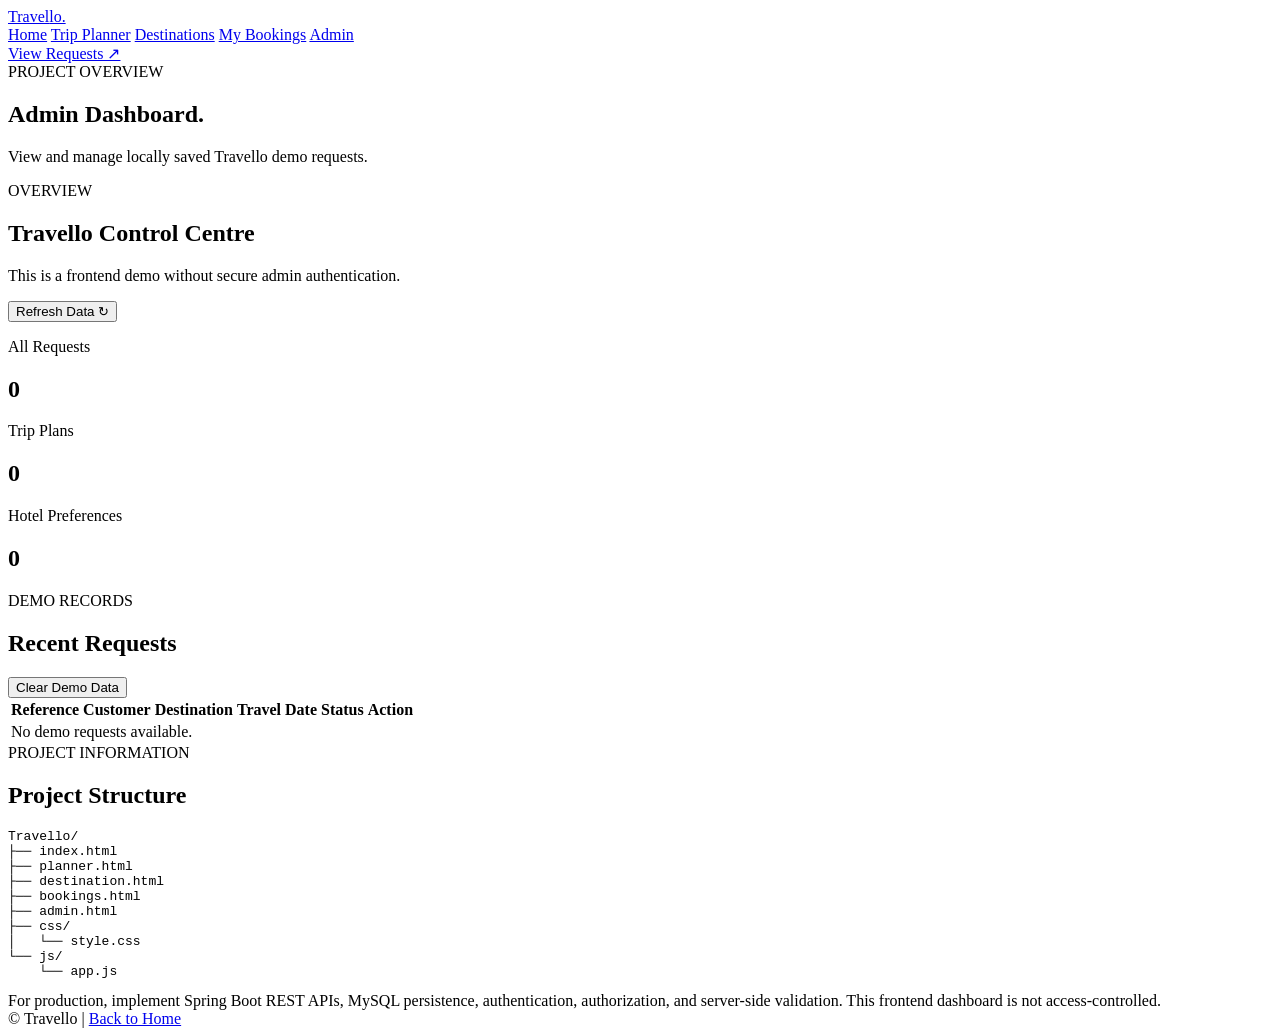
==== Frontend/admin.html @ 81d6babd "Admin Dashboard Page Created" ====
<!DOCTYPE html>
<html lang="en">
<head>
    <meta charset="UTF-8">
    <meta name="viewport" content="width=device-width, initial-scale=1.0">
    <title>Admin Dashboard | Travello</title>
    <link rel="stylesheet" href="css/style.css">
</head>
<body>

<header class="navbar">
    <div class="container nav-content">
        <a href="index.html" class="logo">Travel<span>lo.</span></a>
        <nav>
            <a href="index.html">Home</a>
            <a href="planner.html">Trip Planner</a>
            <a href="destination.html">Destinations</a>
            <a href="bookings.html">My Bookings</a>
            <a href="admin.html" class="active">Admin</a>
        </nav>
        <a href="bookings.html" class="btn btn-primary">View Requests ↗</a>
    </div>
</header>

<main>
    <section class="page-hero">
        <div class="container">
            <span class="badge">PROJECT OVERVIEW</span>
            <h1>Admin <span>Dashboard.</span></h1>
            <p>View and manage locally saved Travello demo requests.</p>
        </div>
    </section>

    <section class="section">
        <div class="container">
            <div class="dashboard-header">
                <div>
                    <span class="section-label">OVERVIEW</span>
                    <h2>Travello Control Centre</h2>
                    <p>This is a frontend demo without secure admin authentication.</p>
                </div>

                <button class="btn btn-primary" id="refreshAdmin">
                    Refresh Data ↻
                </button>
            </div>

            <div class="grid-3 dashboard-stats">
                <div class="card">
                    <p>All Requests</p>
                    <h2 id="adminTotal">0</h2>
                </div>

                <div class="card">
                    <p>Trip Plans</p>
                    <h2 id="adminTrips">0</h2>
                </div>

                <div class="card">
                    <p>Hotel Preferences</p>
                    <h2 id="adminHotels">0</h2>
                </div>
            </div>

            <div class="section-heading booking-heading">
                <div>
                    <span class="section-label">DEMO RECORDS</span>
                    <h2>Recent Requests</h2>
                </div>

                <button class="btn btn-secondary" id="clearBookings">
                    Clear Demo Data
                </button>
            </div>

            <div class="table-wrapper">
                <table>
                    <thead>
                        <tr>
                            <th>Reference</th>
                            <th>Customer</th>
                            <th>Destination</th>
                            <th>Travel Date</th>
                            <th>Status</th>
                            <th>Action</th>
                        </tr>
                    </thead>
                    <tbody id="adminTable">
                        <tr>
                            <td colspan="6">No demo requests available.</td>
                        </tr>
                    </tbody>
                </table>
            </div>

            <section class="project-structure">
                <span class="section-label">PROJECT INFORMATION</span>
                <h2>Project Structure</h2>

                <div class="structure-box">
                    <pre>Travello/
├── index.html
├── planner.html
├── destination.html
├── bookings.html
├── admin.html
├── css/
│   └── style.css
└── js/
    └── app.js</pre>
                </div>
            </section>

            <div class="notice">
                For production, implement Spring Boot REST APIs, MySQL
                persistence, authentication, authorization, and server-side
                validation. This frontend dashboard is not access-controlled.
            </div>
        </div>
    </section>
</main>

<footer class="footer">
    <div class="container copyright">
        © <span id="year"></span> Travello |
        <a href="index.html">Back to Home</a>
    </div>
</footer>

<script src="js/app.js"></script>
</body>
</html>
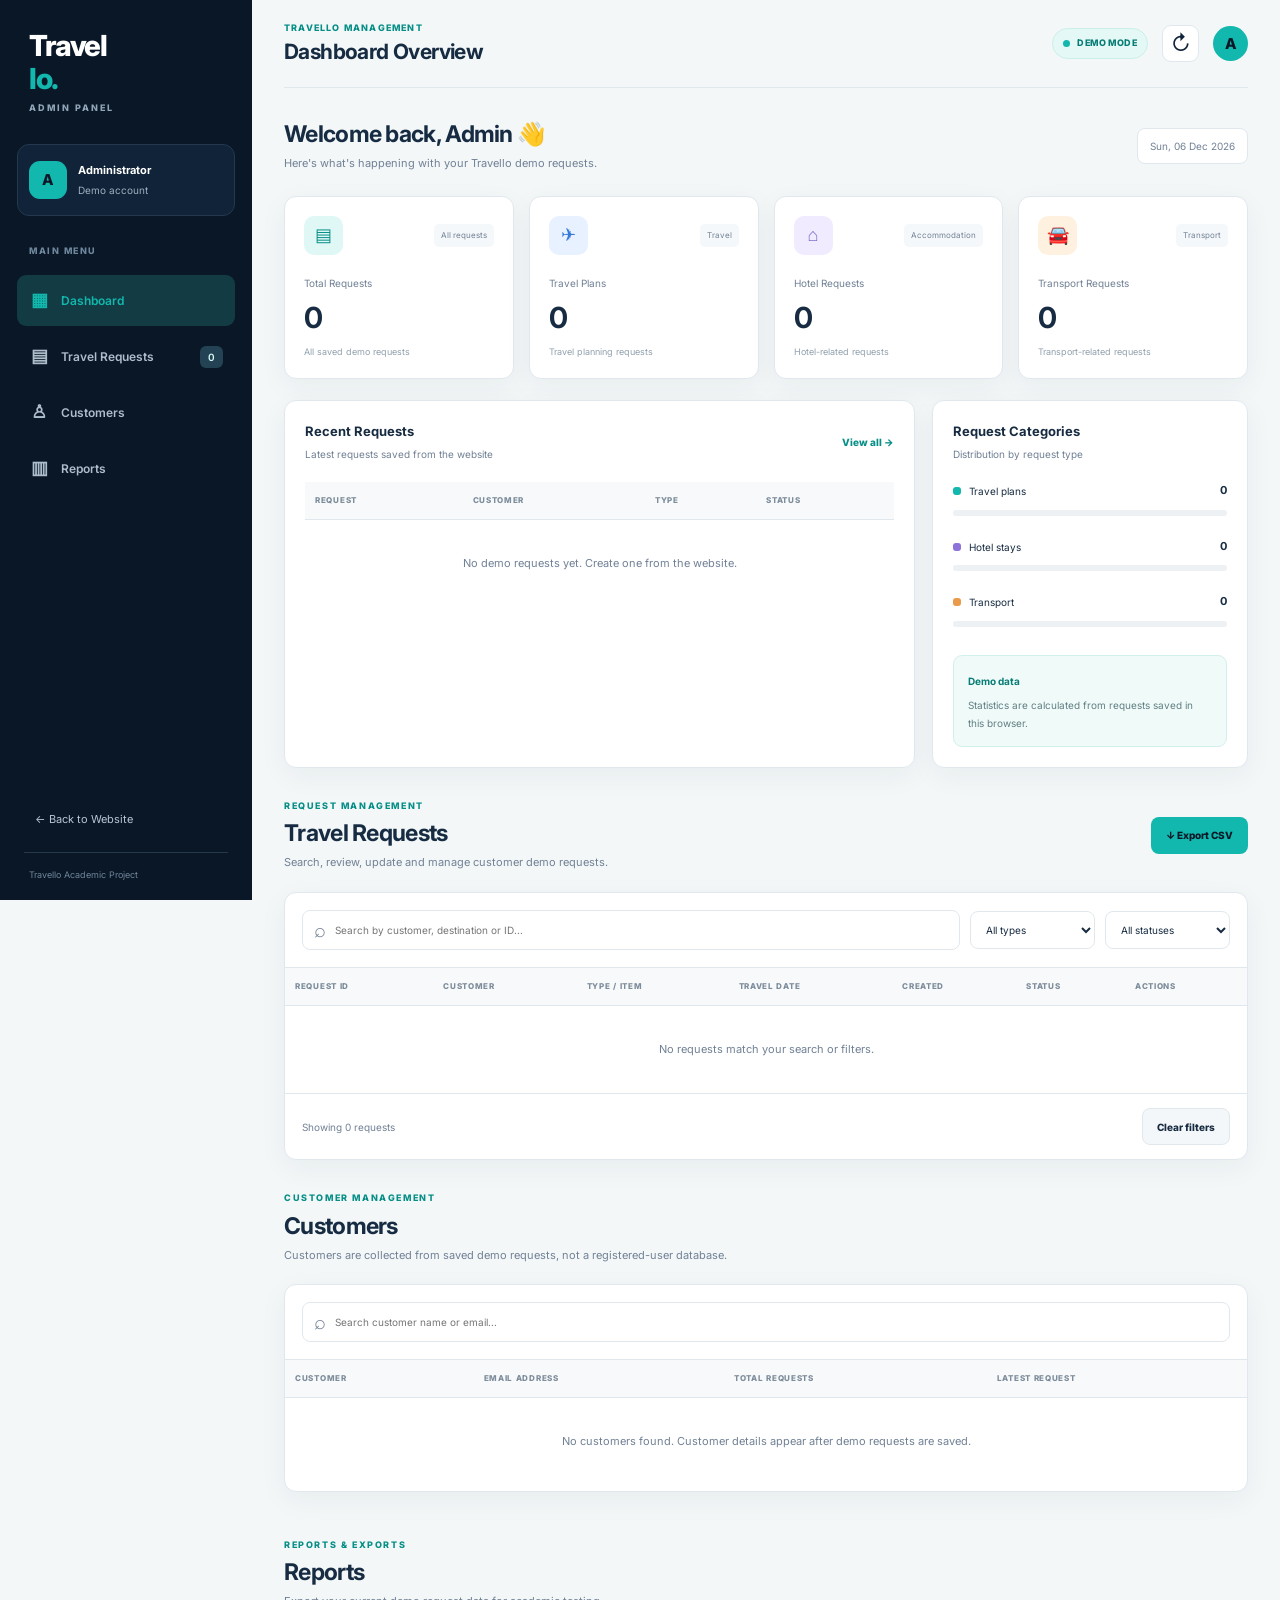
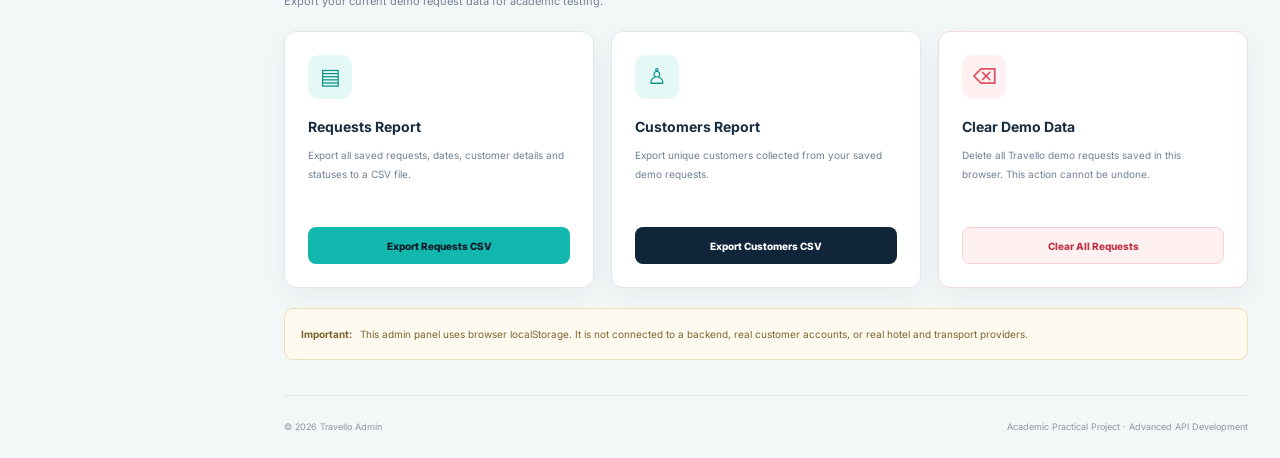
==== commit 303665fc: "Travello other html file and style file folder is deleted" ====
--- a/Frontend/admin.html
+++ b/Frontend/admin.html
@@ -1,132 +1,2540 @@
 <!DOCTYPE html>
 <html lang="en">
 <head>
-    <meta charset="UTF-8">
-    <meta name="viewport" content="width=device-width, initial-scale=1.0">
-    <title>Admin Dashboard | Travello</title>
-    <link rel="stylesheet" href="css/style.css">
+  <meta charset="UTF-8">
+  <meta name="viewport" content="width=device-width, initial-scale=1.0">
+  <meta name="description" content="Travello Admin Dashboard">
+  <title>Admin Dashboard | Travello</title>
+
+  <link rel="preconnect" href="https://fonts.googleapis.com">
+  <link href="https://fonts.googleapis.com/css2?family=Inter:wght@400;500;600;700;800&display=swap" rel="stylesheet">
+
+  <style>
+    /* =========================================
+       TRAVELLO ADMIN DASHBOARD
+       Theme: Navy, Teal, White
+    ========================================= */
+
+    :root {
+      --navy: #10243a;
+      --dark: #091727;
+      --teal: #12b8ad;
+      --teal-dark: #078f87;
+      --pale: #e4f8f6;
+      --bg: #f3f7f8;
+      --white: #ffffff;
+      --text: #172c42;
+      --muted: #718195;
+      --line: #e0e8ed;
+      --blue: #4388e8;
+      --purple: #8c72d9;
+      --orange: #e99a4b;
+      --red: #d95362;
+      --green: #159b77;
+      --shadow: 0 8px 28px rgba(16, 36, 58, 0.05);
+    }
+
+    * {
+      box-sizing: border-box;
+      margin: 0;
+      padding: 0;
+    }
+
+    html {
+      scroll-behavior: smooth;
+      scroll-padding-top: 100px;
+    }
+
+    body {
+      font-family: "Inter", Arial, sans-serif;
+      background: var(--bg);
+      color: var(--text);
+      line-height: 1.6;
+      font-size: 13px;
+    }
+
+    button,
+    input,
+    select {
+      font: inherit;
+    }
+
+    button {
+      cursor: pointer;
+    }
+
+    button:focus-visible,
+    a:focus-visible,
+    input:focus-visible,
+    select:focus-visible {
+      outline: 3px solid rgba(18, 184, 173, 0.35);
+      outline-offset: 2px;
+    }
+
+    a {
+      color: inherit;
+      text-decoration: none;
+    }
+
+    button:disabled {
+      opacity: 0.5;
+      cursor: not-allowed;
+    }
+
+    [hidden] {
+      display: none !important;
+    }
+
+    /* LAYOUT */
+
+    .admin-layout {
+      min-height: 100vh;
+    }
+
+    .sidebar {
+      width: 252px;
+      height: 100vh;
+      position: fixed;
+      top: 0;
+      left: 0;
+      z-index: 50;
+      display: flex;
+      flex-direction: column;
+      padding: 27px 17px 18px;
+      color: #fff;
+      background: var(--dark);
+      overflow-y: auto;
+    }
+
+    .main-content {
+      min-height: 100vh;
+      margin-left: 252px;
+      padding: 0 32px;
+      min-width: 0;
+    }
+
+    /* SIDEBAR BRAND */
+
+    .brand {
+      display: inline-flex;
+      flex-direction: column;
+      align-items: flex-start;
+      align-self: flex-start;
+      font-size: 29px;
+      font-weight: 800;
+      letter-spacing: -1.5px;
+      line-height: 1.15;
+      margin: 2px 0 31px 12px;
+    }
+
+    .brand > span {
+      display: inline;
+      color: var(--teal);
+    }
+
+    .brand small {
+      color: #91a5b8;
+      font-size: 9px;
+      letter-spacing: 2px;
+      margin-top: 7px;
+    }
+
+    /* ADMIN PROFILE */
+
+    .admin-profile {
+      display: flex;
+      align-items: center;
+      gap: 11px;
+      padding: 16px 11px;
+      border: 1px solid #24394e;
+      background: #102338;
+      border-radius: 12px;
+      margin-bottom: 28px;
+      min-width: 0;
+    }
+
+    .avatar,
+    .top-avatar {
+      display: grid;
+      place-items: center;
+      flex-shrink: 0;
+      width: 38px;
+      height: 38px;
+      border-radius: 11px;
+      color: var(--dark);
+      background: var(--teal);
+      font-weight: 800;
+      font-size: 15px;
+    }
+
+    .admin-profile strong {
+      display: block;
+      font-size: 11px;
+      overflow-wrap: anywhere;
+    }
+
+    .admin-profile small {
+      display: block;
+      color: #9eb0c1;
+      font-size: 10px;
+      margin-top: 3px;
+    }
+
+    /* NAVIGATION */
+
+    .nav-label {
+      color: #6f879c;
+      font-size: 9px;
+      font-weight: 800;
+      letter-spacing: 1.5px;
+      padding: 0 12px;
+      margin-bottom: 12px;
+    }
+
+    .side-nav {
+      display: flex;
+      flex-direction: column;
+      gap: 5px;
+    }
+
+    .nav-link {
+      display: flex;
+      align-items: center;
+      gap: 12px;
+      min-height: 45px;
+      padding: 11px 12px;
+      border-radius: 9px;
+      color: #aebdca;
+      font-size: 12px;
+      font-weight: 600;
+      transition: background 0.2s, color 0.2s;
+    }
+
+    .nav-link:hover {
+      background: #132b40;
+      color: white;
+    }
+
+    .nav-link.active {
+      color: var(--teal);
+      background: #123b43;
+    }
+
+    .nav-icon {
+      display: grid;
+      place-items: center;
+      width: 20px;
+      font-size: 18px;
+    }
+
+    .nav-count {
+      display: grid;
+      place-items: center;
+      min-width: 23px;
+      height: 22px;
+      margin-left: auto;
+      padding: 0 6px;
+      border-radius: 6px;
+      background: #234355;
+      color: #d7f9f5;
+      font-size: 10px;
+    }
+
+    .sidebar-bottom {
+      margin-top: auto;
+      padding: 20px 7px 0;
+    }
+
+    .back-link {
+      display: block;
+      padding: 11px;
+      border-radius: 8px;
+      color: #b7c6d2;
+      font-size: 11px;
+    }
+
+    .back-link:hover {
+      color: var(--teal);
+      background: #132b40;
+    }
+
+    .sidebar-bottom p {
+      padding: 15px 5px 0;
+      margin-top: 12px;
+      border-top: 1px solid #26394b;
+      color: #71869a;
+      font-size: 9px;
+    }
+
+    /* TOPBAR */
+
+    .topbar {
+      min-height: 88px;
+      display: flex;
+      align-items: center;
+      justify-content: space-between;
+      gap: 18px;
+      border-bottom: 1px solid var(--line);
+    }
+
+    .topbar-left,
+    .topbar-right {
+      display: flex;
+      align-items: center;
+      gap: 14px;
+    }
+
+    .topbar-label {
+      color: var(--teal-dark);
+      font-size: 9px;
+      font-weight: 800;
+      letter-spacing: 1.2px;
+      margin-bottom: 3px;
+    }
+
+    .topbar h1 {
+      font-size: 21px;
+      line-height: 1.35;
+      letter-spacing: -0.6px;
+    }
+
+    .demo-badge {
+      display: inline-flex;
+      align-items: center;
+      gap: 7px;
+      border: 1px solid #cceee9;
+      border-radius: 30px;
+      background: var(--pale);
+      color: #087d75;
+      padding: 7px 10px;
+      font-size: 9px;
+      font-weight: 800;
+      letter-spacing: 0.4px;
+    }
+
+    .status-dot {
+      width: 7px;
+      height: 7px;
+      border-radius: 50%;
+      background: var(--teal);
+    }
+
+    .icon-button,
+    .menu-toggle {
+      width: 37px;
+      height: 37px;
+      display: grid;
+      place-items: center;
+      border: 1px solid var(--line);
+      border-radius: 9px;
+      background: #fff;
+      color: var(--navy);
+      font-size: 21px;
+    }
+
+    .icon-button:hover,
+    .menu-toggle:hover {
+      border-color: var(--teal);
+    }
+
+    .top-avatar {
+      width: 35px;
+      height: 35px;
+      border-radius: 50%;
+    }
+
+    .menu-toggle {
+      display: none;
+    }
+
+    /* PAGE SECTIONS */
+
+    .content-section {
+      padding-top: 31px;
+      scroll-margin-top: 20px;
+    }
+
+    .welcome-row,
+    .section-heading {
+      display: flex;
+      align-items: center;
+      justify-content: space-between;
+      gap: 20px;
+      margin-bottom: 23px;
+    }
+
+    .welcome-row h2,
+    .section-heading h2 {
+      font-size: 23px;
+      line-height: 1.35;
+      letter-spacing: -0.7px;
+    }
+
+    .welcome-row p,
+    .section-heading > div > p:last-child {
+      color: var(--muted);
+      font-size: 11px;
+      margin-top: 5px;
+    }
+
+    .date-display {
+      padding: 9px 12px;
+      background: #fff;
+      border: 1px solid var(--line);
+      border-radius: 8px;
+      color: var(--muted);
+      font-size: 10px;
+      white-space: nowrap;
+    }
+
+    .eyebrow {
+      color: var(--teal-dark);
+      font-size: 9px;
+      letter-spacing: 1.6px;
+      font-weight: 800;
+      margin-bottom: 5px;
+    }
+
+    /* BUTTONS */
+
+    .btn {
+      display: inline-flex;
+      align-items: center;
+      justify-content: center;
+      gap: 7px;
+      min-height: 37px;
+      padding: 9px 14px;
+      border: 1px solid transparent;
+      border-radius: 8px;
+      font-size: 10px;
+      font-weight: 800;
+      transition: transform 0.15s, background 0.15s;
+    }
+
+    .btn:hover {
+      transform: translateY(-1px);
+    }
+
+    .btn-primary {
+      background: var(--teal);
+      color: var(--dark);
+    }
+
+    .btn-primary:hover {
+      background: #40d5ca;
+    }
+
+    .btn-secondary {
+      background: var(--navy);
+      color: white;
+    }
+
+    .btn-secondary:hover {
+      background: #1c3d5b;
+    }
+
+    .btn-light {
+      border-color: var(--line);
+      background: #f4f7f9;
+      color: var(--text);
+    }
+
+    .btn-light:hover {
+      background: #e9f0f4;
+    }
+
+    .btn-danger {
+      background: #fff0f1;
+      color: #bf3546;
+      border-color: #f7d1d5;
+    }
+
+    .btn-danger:hover {
+      background: #ffe1e4;
+    }
+
+    .text-button {
+      border: 0;
+      background: transparent;
+      color: var(--teal-dark);
+      font-size: 10px;
+      font-weight: 800;
+    }
+
+    .text-button:hover {
+      color: var(--navy);
+    }
+
+    /* STATISTICS */
+
+    .stats-grid {
+      display: grid;
+      grid-template-columns: repeat(4, minmax(0, 1fr));
+      gap: 15px;
+    }
+
+    .stat-card {
+      padding: 19px;
+      background: var(--white);
+      border: 1px solid var(--line);
+      border-radius: 12px;
+      box-shadow: var(--shadow);
+      min-width: 0;
+    }
+
+    .stat-top {
+      display: flex;
+      justify-content: space-between;
+      align-items: center;
+      gap: 8px;
+      margin-bottom: 20px;
+    }
+
+    .stat-icon {
+      display: grid;
+      place-items: center;
+      width: 39px;
+      height: 39px;
+      border-radius: 10px;
+      font-size: 18px;
+    }
+
+    .teal-icon {
+      color: #078f87;
+      background: #e0f8f5;
+    }
+
+    .blue-icon {
+      color: #367bd8;
+      background: #e8f1ff;
+    }
+
+    .purple-icon {
+      color: #8067ce;
+      background: #f0ebff;
+    }
+
+    .orange-icon {
+      color: #c47b30;
+      background: #fff1df;
+    }
+
+    .stat-tag {
+      color: var(--muted);
+      background: #f5f8fa;
+      border-radius: 5px;
+      padding: 5px 7px;
+      font-size: 8px;
+    }
+
+    .stat-label {
+      color: var(--muted);
+      font-size: 10px;
+    }
+
+    .stat-card h3 {
+      font-size: 29px;
+      letter-spacing: -1px;
+      margin: 4px 0;
+    }
+
+    .stat-description {
+      color: #91a0ae;
+      font-size: 9px;
+    }
+
+    /* PANELS */
+
+    .panel {
+      min-width: 0;
+      background: var(--white);
+      border: 1px solid var(--line);
+      border-radius: 12px;
+      box-shadow: var(--shadow);
+    }
+
+    .overview-grid {
+      display: grid;
+      grid-template-columns: minmax(0, 1.6fr) minmax(230px, 0.8fr);
+      gap: 17px;
+      margin-top: 21px;
+    }
+
+    .request-overview,
+    .category-panel {
+      padding: 20px;
+      min-width: 0;
+    }
+
+    .panel-heading {
+      display: flex;
+      align-items: center;
+      justify-content: space-between;
+      gap: 15px;
+      margin-bottom: 20px;
+    }
+
+    .panel-heading h3 {
+      font-size: 13px;
+    }
+
+    .panel-heading p {
+      margin-top: 4px;
+      color: var(--muted);
+      font-size: 10px;
+    }
+
+    /* TABLES */
+
+    .table-container {
+      width: 100%;
+      overflow-x: auto;
+    }
+
+    table {
+      width: 100%;
+      border-collapse: collapse;
+      text-align: left;
+    }
+
+    th {
+      padding: 12px 10px;
+      background: #f7f9fa;
+      color: #7d8c9b;
+      font-size: 8px;
+      font-weight: 800;
+      letter-spacing: 0.7px;
+      white-space: nowrap;
+      border-bottom: 1px solid var(--line);
+    }
+
+    td {
+      padding: 13px 10px;
+      border-bottom: 1px solid #edf1f4;
+      font-size: 10px;
+      vertical-align: middle;
+    }
+
+    tbody tr:last-child td {
+      border-bottom: 0;
+    }
+
+    tbody tr:hover {
+      background: #fbfdfd;
+    }
+
+    .request-id {
+      color: var(--teal-dark);
+      font-weight: 800;
+      white-space: nowrap;
+    }
+
+    .customer-name {
+      font-weight: 700;
+      color: var(--text);
+      overflow-wrap: anywhere;
+    }
+
+    .customer-email {
+      color: var(--muted);
+      font-size: 9px;
+      margin-top: 3px;
+      overflow-wrap: anywhere;
+    }
+
+    .type-pill {
+      display: inline-flex;
+      align-items: center;
+      padding: 5px 8px;
+      border-radius: 5px;
+      font-size: 9px;
+      font-weight: 700;
+      white-space: nowrap;
+    }
+
+    .type-travel {
+      background: #e6f0ff;
+      color: #3674c9;
+    }
+
+    .type-hotel {
+      background: #f0eaff;
+      color: #795dc5;
+    }
+
+    .type-transport {
+      background: #fff0df;
+      color: #b97025;
+    }
+
+    .status-pill {
+      display: inline-flex;
+      align-items: center;
+      gap: 5px;
+      padding: 5px 8px;
+      border-radius: 5px;
+      font-size: 9px;
+      font-weight: 700;
+      white-space: nowrap;
+    }
+
+    .status-pending {
+      color: #9b6a18;
+      background: #fff4d9;
+    }
+
+    .status-approved {
+      color: #087d5d;
+      background: #ddf7eb;
+    }
+
+    .status-rejected {
+      color: #b82f42;
+      background: #ffe5e8;
+    }
+
+    .status-unknown {
+      color: #617284;
+      background: #edf1f4;
+    }
+
+    .empty-cell {
+      padding: 35px 15px;
+      text-align: center;
+      color: var(--muted);
+      font-size: 11px;
+    }
+
+    /* CATEGORY PANEL */
+
+    .category-item {
+      margin-bottom: 22px;
+    }
+
+    .category-info {
+      display: flex;
+      align-items: center;
+      gap: 8px;
+      margin-bottom: 10px;
+      font-size: 10px;
+    }
+
+    .category-info strong {
+      margin-left: auto;
+      font-size: 11px;
+    }
+
+    .category-dot {
+      width: 8px;
+      height: 8px;
+      border-radius: 3px;
+    }
+
+    .travel-dot {
+      background: var(--teal);
+    }
+
+    .hotel-dot {
+      background: var(--purple);
+    }
+
+    .transport-dot {
+      background: var(--orange);
+    }
+
+    .progress-track {
+      height: 6px;
+      overflow: hidden;
+      background: #edf1f4;
+      border-radius: 20px;
+    }
+
+    .progress-fill {
+      width: 0;
+      height: 100%;
+      border-radius: 20px;
+      transition: width 0.3s;
+    }
+
+    .travel-fill {
+      background: var(--teal);
+    }
+
+    .hotel-fill {
+      background: var(--purple);
+    }
+
+    .transport-fill {
+      background: var(--orange);
+    }
+
+    .demo-note {
+      margin-top: 28px;
+      padding: 14px;
+      border: 1px solid #d3efeb;
+      background: #f0fbf9;
+      border-radius: 9px;
+    }
+
+    .demo-note strong {
+      color: #087d75;
+      font-size: 10px;
+    }
+
+    .demo-note p {
+      margin-top: 5px;
+      color: #617e83;
+      font-size: 10px;
+      line-height: 1.8;
+    }
+
+    /* REQUEST MANAGEMENT */
+
+    .section-heading {
+      margin-bottom: 20px;
+    }
+
+    .section-heading h2 {
+      margin-bottom: 2px;
+    }
+
+    #requests .panel,
+    #users .panel {
+      overflow: hidden;
+    }
+
+    .toolbar {
+      display: flex;
+      align-items: center;
+      gap: 10px;
+      padding: 17px;
+      border-bottom: 1px solid var(--line);
+    }
+
+    .search-box {
+      display: flex;
+      align-items: center;
+      gap: 9px;
+      flex: 1;
+      min-width: 180px;
+      border: 1px solid var(--line);
+      border-radius: 8px;
+      padding: 0 11px;
+      background: white;
+      color: var(--muted);
+    }
+
+    .search-box span {
+      font-size: 20px;
+    }
+
+    .search-box input {
+      width: 100%;
+      min-width: 0;
+      padding: 11px 0;
+      border: 0;
+      outline: none;
+      color: var(--text);
+      background: transparent;
+      font-size: 10px;
+    }
+
+    .toolbar select {
+      min-width: 125px;
+      max-width: 180px;
+      border: 1px solid var(--line);
+      border-radius: 8px;
+      padding: 11px;
+      background: white;
+      color: var(--text);
+      outline: none;
+      font-size: 10px;
+    }
+
+    .requests-table {
+      min-width: 850px;
+    }
+
+    .table-footer {
+      display: flex;
+      align-items: center;
+      justify-content: space-between;
+      gap: 12px;
+      padding: 14px 17px;
+      border-top: 1px solid var(--line);
+      color: var(--muted);
+      font-size: 10px;
+    }
+
+    .action-group {
+      display: flex;
+      align-items: center;
+      gap: 6px;
+    }
+
+    .status-select {
+      max-width: 115px;
+      border: 1px solid var(--line);
+      border-radius: 6px;
+      padding: 7px 6px;
+      background: white;
+      color: var(--text);
+      font-size: 9px;
+    }
+
+    .delete-button {
+      display: grid;
+      place-items: center;
+      width: 29px;
+      height: 29px;
+      border: 1px solid #f5d6d9;
+      border-radius: 7px;
+      background: #fff1f2;
+      color: #c03949;
+      font-size: 13px;
+    }
+
+    .delete-button:hover {
+      background: #ffe0e4;
+    }
+
+    /* CUSTOMER TABLE */
+
+    #users {
+      padding-bottom: 15px;
+    }
+
+    #users .table-container {
+      padding-bottom: 5px;
+    }
+
+    #users table {
+      min-width: 540px;
+    }
+
+    /* REPORTS */
+
+    .report-grid {
+      display: grid;
+      grid-template-columns: repeat(3, minmax(0, 1fr));
+      gap: 17px;
+    }
+
+    .report-card {
+      padding: 23px;
+    }
+
+    .report-icon {
+      display: grid;
+      place-items: center;
+      width: 44px;
+      height: 44px;
+      margin-bottom: 17px;
+      border-radius: 11px;
+      background: var(--pale);
+      color: var(--teal-dark);
+      font-size: 22px;
+    }
+
+    .report-card h3 {
+      font-size: 14px;
+      margin-bottom: 8px;
+    }
+
+    .report-card p {
+      min-height: 61px;
+      margin-bottom: 20px;
+      color: var(--muted);
+      font-size: 10px;
+      line-height: 1.9;
+    }
+
+    .report-card .btn {
+      width: 100%;
+    }
+
+    .danger-card {
+      border-color: #f2d9dc;
+    }
+
+    .danger-icon {
+      background: #fff0f1;
+      color: var(--red);
+    }
+
+    .warning-note {
+      margin-top: 20px;
+      padding: 16px;
+      border: 1px solid #f0dfb8;
+      border-radius: 9px;
+      background: #fffaf0;
+      color: #7c632a;
+      font-size: 10px;
+      line-height: 1.8;
+    }
+
+    .warning-note strong {
+      margin-right: 5px;
+    }
+
+    /* FOOTER */
+
+    .admin-footer {
+      display: flex;
+      justify-content: space-between;
+      flex-wrap: wrap;
+      gap: 12px;
+      padding: 24px 0;
+      margin-top: 35px;
+      border-top: 1px solid var(--line);
+      color: #8a98a6;
+      font-size: 9px;
+    }
+
+    /* TOAST */
+
+    .toast {
+      position: fixed;
+      right: 22px;
+      bottom: 22px;
+      z-index: 150;
+      max-width: min(400px, calc(100vw - 44px));
+      padding: 14px 18px;
+      border-left: 4px solid var(--teal);
+      border-radius: 9px;
+      background: var(--navy);
+      color: white;
+      box-shadow: 0 10px 35px #09172735;
+      font-size: 11px;
+      opacity: 0;
+      transform: translateY(12px);
+      pointer-events: none;
+      transition: opacity 0.2s, transform 0.2s;
+    }
+
+    .toast.show {
+      opacity: 1;
+      transform: translateY(0);
+    }
+
+    /* CONFIRMATION MODAL */
+
+    .confirm-overlay {
+      position: fixed;
+      inset: 0;
+      z-index: 200;
+      display: flex;
+      align-items: center;
+      justify-content: center;
+      padding: 20px;
+      background: rgba(4, 16, 29, 0.68);
+    }
+
+    .confirm-box {
+      width: min(410px, 100%);
+      padding: 28px;
+      border-radius: 15px;
+      background: white;
+      box-shadow: 0 20px 70px #0002;
+    }
+
+    .confirm-symbol {
+      display: grid;
+      place-items: center;
+      width: 42px;
+      height: 42px;
+      margin-bottom: 16px;
+      border-radius: 12px;
+      background: #fff0f1;
+      color: #bd3949;
+      font-size: 21px;
+      font-weight: 800;
+    }
+
+    .confirm-box h3 {
+      font-size: 18px;
+      margin-bottom: 7px;
+    }
+
+    .confirm-box p {
+      color: var(--muted);
+      font-size: 11px;
+      line-height: 1.9;
+    }
+
+    .confirm-actions {
+      display: flex;
+      justify-content: flex-end;
+      gap: 9px;
+      margin-top: 23px;
+    }
+
+    /* RESPONSIVE */
+
+    @media (max-width: 1200px) {
+      .main-content {
+        padding: 0 22px;
+      }
+
+      .sidebar {
+        width: 225px;
+      }
+
+      .main-content {
+        margin-left: 225px;
+      }
+
+      .stats-grid {
+        grid-template-columns: repeat(2, minmax(0, 1fr));
+      }
+
+      .report-grid {
+        grid-template-columns: repeat(2, minmax(0, 1fr));
+      }
+
+      .report-card:last-child {
+        grid-column: 1 / -1;
+      }
+    }
+
+    @media (max-width: 900px) {
+      .sidebar {
+        width: 252px;
+        transform: translateX(-100%);
+        transition: transform 0.25s ease;
+        box-shadow: none;
+      }
+
+      .sidebar.open {
+        transform: translateX(0);
+        box-shadow: 15px 0 40px #09172725;
+      }
+
+      .main-content {
+        margin-left: 0;
+        padding: 0 22px;
+      }
+
+      .menu-toggle {
+        display: grid;
+      }
+
+      .overview-grid {
+        grid-template-columns: 1fr;
+      }
+
+      .category-panel {
+        display: block;
+      }
+    }
+
+    @media (max-width: 620px) {
+      .main-content {
+        padding: 0 14px;
+      }
+
+      .topbar {
+        min-height: 76px;
+        gap: 10px;
+      }
+
+      .topbar h1 {
+        font-size: 17px;
+      }
+
+      .topbar-label {
+        font-size: 8px;
+      }
+
+      .demo-badge {
+        display: none;
+      }
+
+      .top-avatar {
+        display: none;
+      }
+
+      .welcome-row,
+      .section-heading {
+        flex-direction: column;
+        align-items: flex-start;
+        gap: 12px;
+      }
+
+      .stats-grid,
+      .report-grid {
+        grid-template-columns: 1fr;
+      }
+
+      .report-card:last-child {
+        grid-column: auto;
+      }
+
+      .toolbar {
+        flex-wrap: wrap;
+      }
+
+      .search-box {
+        flex-basis: 100%;
+      }
+
+      .toolbar select {
+        flex: 1;
+        max-width: none;
+      }
+
+      .table-footer {
+        flex-direction: column;
+        align-items: stretch;
+        text-align: center;
+      }
+    }
+
+    @media (max-width: 420px) {
+      .welcome-row h2,
+      .section-heading h2 {
+        font-size: 19px;
+      }
+
+      .stat-card {
+        padding: 15px;
+      }
+
+      .stat-card h3 {
+        font-size: 25px;
+      }
+
+      .request-overview,
+      .category-panel,
+      .report-card {
+        padding: 15px;
+      }
+
+      .confirm-box {
+        padding: 22px;
+      }
+    }
+  </style>
 </head>
+
 <body>
-
-<header class="navbar">
-    <div class="container nav-content">
-        <a href="index.html" class="logo">Travel<span>lo.</span></a>
-        <nav>
-            <a href="index.html">Home</a>
-            <a href="planner.html">Trip Planner</a>
-            <a href="destination.html">Destinations</a>
-            <a href="bookings.html">My Bookings</a>
-            <a href="admin.html" class="active">Admin</a>
-        </nav>
-        <a href="bookings.html" class="btn btn-primary">View Requests ↗</a>
+  <div class="admin-layout">
+
+    <!-- SIDEBAR -->
+    <aside class="sidebar" id="sidebar">
+      <a href="index.html" class="brand">
+        Travel<span>lo.</span>
+        <small>ADMIN PANEL</small>
+      </a>
+
+      <div class="admin-profile">
+        <div class="avatar">A</div>
+        <div>
+          <strong>Administrator</strong>
+          <small>Demo account</small>
+        </div>
+      </div>
+
+      <nav class="side-nav">
+        <p class="nav-label">MAIN MENU</p>
+
+        <a href="#dashboard" class="nav-link active" data-section="dashboard">
+          <span class="nav-icon">▦</span>
+          Dashboard
+        </a>
+
+        <a href="#requests" class="nav-link" data-section="requests">
+          <span class="nav-icon">▤</span>
+          Travel Requests
+          <span class="nav-count" id="sidebarRequestCount">0</span>
+        </a>
+
+        <a href="#users" class="nav-link" data-section="users">
+          <span class="nav-icon">♙</span>
+          Customers
+        </a>
+
+        <a href="#reports" class="nav-link" data-section="reports">
+          <span class="nav-icon">▥</span>
+          Reports
+        </a>
+      </nav>
+
+      <div class="sidebar-bottom">
+        <a href="index.html" class="back-link">← Back to Website</a>
+        <p>Travello Academic Project</p>
+      </div>
+    </aside>
+
+    <!-- MAIN CONTENT -->
+    <main class="main-content">
+
+      <!-- TOP BAR -->
+      <header class="topbar">
+        <div class="topbar-left">
+          <button class="menu-toggle" id="menuToggle" aria-label="Toggle sidebar">
+            ☰
+          </button>
+          <div>
+            <p class="topbar-label">TRAVELLO MANAGEMENT</p>
+            <h1 id="pageTitle">Dashboard Overview</h1>
+          </div>
+        </div>
+
+        <div class="topbar-right">
+          <span class="demo-badge">
+            <span class="status-dot"></span>
+            DEMO MODE
+          </span>
+
+          <button class="icon-button" id="refreshButton" title="Refresh dashboard">
+            ↻
+          </button>
+
+          <div class="top-avatar">A</div>
+        </div>
+      </header>
+
+      <!-- DASHBOARD SECTION -->
+      <section class="content-section" id="dashboard">
+        <div class="welcome-row">
+          <div>
+            <h2>Welcome back, Admin 👋</h2>
+            <p>Here's what's happening with your Travello demo requests.</p>
+          </div>
+          <span class="date-display" id="currentDate"></span>
+        </div>
+
+        <!-- STATISTICS -->
+        <div class="stats-grid">
+          <article class="stat-card">
+            <div class="stat-top">
+              <span class="stat-icon teal-icon">▤</span>
+              <span class="stat-tag">All requests</span>
+            </div>
+            <p class="stat-label">Total Requests</p>
+            <h3 id="totalRequests">0</h3>
+            <p class="stat-description">All saved demo requests</p>
+          </article>
+
+          <article class="stat-card">
+            <div class="stat-top">
+              <span class="stat-icon blue-icon">✈</span>
+              <span class="stat-tag">Travel</span>
+            </div>
+            <p class="stat-label">Travel Plans</p>
+            <h3 id="travelRequests">0</h3>
+            <p class="stat-description">Travel planning requests</p>
+          </article>
+
+          <article class="stat-card">
+            <div class="stat-top">
+              <span class="stat-icon purple-icon">⌂</span>
+              <span class="stat-tag">Accommodation</span>
+            </div>
+            <p class="stat-label">Hotel Requests</p>
+            <h3 id="hotelRequests">0</h3>
+            <p class="stat-description">Hotel-related requests</p>
+          </article>
+
+          <article class="stat-card">
+            <div class="stat-top">
+              <span class="stat-icon orange-icon">🚘</span>
+              <span class="stat-tag">Transport</span>
+            </div>
+            <p class="stat-label">Transport Requests</p>
+            <h3 id="transportRequests">0</h3>
+            <p class="stat-description">Transport-related requests</p>
+          </article>
+        </div>
+
+        <!-- OVERVIEW CONTENT -->
+        <div class="overview-grid">
+          <article class="panel request-overview">
+            <div class="panel-heading">
+              <div>
+                <h3>Recent Requests</h3>
+                <p>Latest requests saved from the website</p>
+              </div>
+              <button class="text-button" data-go="requests">View all →</button>
+            </div>
+
+            <div class="table-container">
+              <table>
+                <thead>
+                  <tr>
+                    <th>REQUEST</th>
+                    <th>CUSTOMER</th>
+                    <th>TYPE</th>
+                    <th>STATUS</th>
+                  </tr>
+                </thead>
+                <tbody id="recentRequestsBody"></tbody>
+              </table>
+            </div>
+          </article>
+
+          <article class="panel category-panel">
+            <div class="panel-heading">
+              <div>
+                <h3>Request Categories</h3>
+                <p>Distribution by request type</p>
+              </div>
+            </div>
+
+            <div class="category-item">
+              <div class="category-info">
+                <span class="category-dot travel-dot"></span>
+                <span>Travel plans</span>
+                <strong id="travelCategoryCount">0</strong>
+              </div>
+              <div class="progress-track">
+                <div class="progress-fill travel-fill" id="travelProgress"></div>
+              </div>
+            </div>
+
+            <div class="category-item">
+              <div class="category-info">
+                <span class="category-dot hotel-dot"></span>
+                <span>Hotel stays</span>
+                <strong id="hotelCategoryCount">0</strong>
+              </div>
+              <div class="progress-track">
+                <div class="progress-fill hotel-fill" id="hotelProgress"></div>
+              </div>
+            </div>
+
+            <div class="category-item">
+              <div class="category-info">
+                <span class="category-dot transport-dot"></span>
+                <span>Transport</span>
+                <strong id="transportCategoryCount">0</strong>
+              </div>
+              <div class="progress-track">
+                <div class="progress-fill transport-fill" id="transportProgress"></div>
+              </div>
+            </div>
+
+            <div class="demo-note">
+              <strong>Demo data</strong>
+              <p>Statistics are calculated from requests saved in this browser.</p>
+            </div>
+          </article>
+        </div>
+      </section>
+
+      <!-- ALL REQUESTS SECTION -->
+      <section class="content-section" id="requests">
+        <div class="section-heading">
+          <div>
+            <p class="eyebrow">REQUEST MANAGEMENT</p>
+            <h2>Travel Requests</h2>
+            <p>Search, review, update and manage customer demo requests.</p>
+          </div>
+
+          <button class="btn btn-primary" id="exportButton">
+            ↓ Export CSV
+          </button>
+        </div>
+
+        <article class="panel">
+          <div class="toolbar">
+            <div class="search-box">
+              <span>⌕</span>
+              <input
+                type="search"
+                id="requestSearch"
+                placeholder="Search by customer, destination or ID..."
+                aria-label="Search requests"
+              >
+            </div>
+
+            <select id="typeFilter" aria-label="Filter by request type">
+              <option value="all">All types</option>
+              <option value="travel">Travel</option>
+              <option value="hotel">Hotel</option>
+              <option value="transport">Transport</option>
+            </select>
+
+            <select id="statusFilter" aria-label="Filter by request status">
+              <option value="all">All statuses</option>
+              <option value="pending">Pending</option>
+              <option value="approved">Approved</option>
+              <option value="rejected">Rejected</option>
+            </select>
+          </div>
+
+          <div class="table-container">
+            <table class="requests-table">
+              <thead>
+                <tr>
+                  <th>REQUEST ID</th>
+                  <th>CUSTOMER</th>
+                  <th>TYPE / ITEM</th>
+                  <th>TRAVEL DATE</th>
+                  <th>CREATED</th>
+                  <th>STATUS</th>
+                  <th>ACTIONS</th>
+                </tr>
+              </thead>
+              <tbody id="requestsTableBody"></tbody>
+            </table>
+          </div>
+
+          <div class="table-footer">
+            <span id="resultsCount">Showing 0 requests</span>
+            <button class="btn btn-light" id="clearFilters">Clear filters</button>
+          </div>
+        </article>
+      </section>
+
+      <!-- CUSTOMERS SECTION -->
+      <section class="content-section" id="users">
+        <div class="section-heading">
+          <div>
+            <p class="eyebrow">CUSTOMER MANAGEMENT</p>
+            <h2>Customers</h2>
+            <p>Customers are collected from saved demo requests, not a registered-user database.</p>
+          </div>
+        </div>
+
+        <article class="panel">
+          <div class="toolbar">
+            <div class="search-box">
+              <span>⌕</span>
+              <input
+                type="search"
+                id="customerSearch"
+                placeholder="Search customer name or email..."
+                aria-label="Search customers"
+              >
+            </div>
+          </div>
+
+          <div class="table-container">
+            <table>
+              <thead>
+                <tr>
+                  <th>CUSTOMER</th>
+                  <th>EMAIL ADDRESS</th>
+                  <th>TOTAL REQUESTS</th>
+                  <th>LATEST REQUEST</th>
+                </tr>
+              </thead>
+              <tbody id="customersTableBody"></tbody>
+            </table>
+          </div>
+        </article>
+      </section>
+
+      <!-- REPORTS SECTION -->
+      <section class="content-section" id="reports">
+        <div class="section-heading">
+          <div>
+            <p class="eyebrow">REPORTS & EXPORTS</p>
+            <h2>Reports</h2>
+            <p>Export your current demo request data for academic testing.</p>
+          </div>
+        </div>
+
+        <div class="report-grid">
+          <article class="panel report-card">
+            <div class="report-icon">▤</div>
+            <h3>Requests Report</h3>
+            <p>Export all saved requests, dates, customer details and statuses to a CSV file.</p>
+            <button class="btn btn-primary" id="reportExportButton">
+              Export Requests CSV
+            </button>
+          </article>
+
+          <article class="panel report-card">
+            <div class="report-icon">♙</div>
+            <h3>Customers Report</h3>
+            <p>Export unique customers collected from your saved demo requests.</p>
+            <button class="btn btn-secondary" id="customerExportButton">
+              Export Customers CSV
+            </button>
+          </article>
+
+          <article class="panel report-card danger-card">
+            <div class="report-icon danger-icon">⌫</div>
+            <h3>Clear Demo Data</h3>
+            <p>Delete all Travello demo requests saved in this browser. This action cannot be undone.</p>
+            <button class="btn btn-danger" id="clearDataButton">
+              Clear All Requests
+            </button>
+          </article>
+        </div>
+
+        <div class="warning-note">
+          <strong>Important:</strong>
+          This admin panel uses browser localStorage. It is not connected to a backend,
+          real customer accounts, or real hotel and transport providers.
+        </div>
+      </section>
+
+      <!-- FOOTER -->
+      <footer class="admin-footer">
+        <span>© <span id="footerYear"></span> Travello Admin</span>
+        <span>Academic Practical Project · Advanced API Development</span>
+      </footer>
+    </main>
+  </div>
+
+  <!-- NOTIFICATION -->
+  <div class="toast" id="toast" role="status" aria-live="polite"></div>
+
+  <!-- CONFIRMATION MODAL -->
+  <div class="confirm-overlay" id="confirmOverlay" hidden>
+    <div class="confirm-box" role="dialog" aria-modal="true" aria-labelledby="confirmTitle">
+      <div class="confirm-symbol">!</div>
+      <h3 id="confirmTitle">Confirm action</h3>
+      <p id="confirmMessage">Are you sure you want to continue?</p>
+      <div class="confirm-actions">
+        <button class="btn btn-light" id="cancelConfirm">Cancel</button>
+        <button class="btn btn-danger" id="acceptConfirm">Confirm</button>
+      </div>
     </div>
-</header>
-
-<main>
-    <section class="page-hero">
-        <div class="container">
-            <span class="badge">PROJECT OVERVIEW</span>
-            <h1>Admin <span>Dashboard.</span></h1>
-            <p>View and manage locally saved Travello demo requests.</p>
-        </div>
-    </section>
-
-    <section class="section">
-        <div class="container">
-            <div class="dashboard-header">
-                <div>
-                    <span class="section-label">OVERVIEW</span>
-                    <h2>Travello Control Centre</h2>
-                    <p>This is a frontend demo without secure admin authentication.</p>
+  </div>
+
+  <script>
+    "use strict";
+
+    /* =========================================
+       TRAVELLO ADMIN DASHBOARD
+       Data source: localStorage
+       Key: travello_demo_requests
+    ========================================= */
+
+    (() => {
+      const STORAGE_KEY = "travello_demo_requests";
+
+      const $ = (selector, root = document) =>
+        root.querySelector(selector);
+
+      const $$ = (selector, root = document) =>
+        [...root.querySelectorAll(selector)];
+
+      let requests = [];
+      let toastTimer;
+      let pendingConfirmation = null;
+
+      const elements = {
+        totalRequests: $("#totalRequests"),
+        travelRequests: $("#travelRequests"),
+        hotelRequests: $("#hotelRequests"),
+        transportRequests: $("#transportRequests"),
+
+        sidebarRequestCount: $("#sidebarRequestCount"),
+
+        recentRequestsBody: $("#recentRequestsBody"),
+        requestsTableBody: $("#requestsTableBody"),
+        customersTableBody: $("#customersTableBody"),
+
+        requestSearch: $("#requestSearch"),
+        typeFilter: $("#typeFilter"),
+        statusFilter: $("#statusFilter"),
+        customerSearch: $("#customerSearch"),
+
+        resultsCount: $("#resultsCount"),
+
+        travelCategoryCount: $("#travelCategoryCount"),
+        hotelCategoryCount: $("#hotelCategoryCount"),
+        transportCategoryCount: $("#transportCategoryCount"),
+
+        travelProgress: $("#travelProgress"),
+        hotelProgress: $("#hotelProgress"),
+        transportProgress: $("#transportProgress"),
+
+        toast: $("#toast"),
+        confirmOverlay: $("#confirmOverlay"),
+        confirmTitle: $("#confirmTitle"),
+        confirmMessage: $("#confirmMessage"),
+        acceptConfirm: $("#acceptConfirm"),
+        cancelConfirm: $("#cancelConfirm"),
+
+        sidebar: $("#sidebar"),
+        menuToggle: $("#menuToggle"),
+        pageTitle: $("#pageTitle")
+      };
+
+      /* ---------- BASIC HELPERS ---------- */
+
+      function escapeHTML(value) {
+        return String(value ?? "").replace(/[&<>"']/g, character => {
+          const entities = {
+            "&": "&amp;",
+            "<": "&lt;",
+            ">": "&gt;",
+            '"': "&quot;",
+            "'": "&#39;"
+          };
+
+          return entities[character];
+        });
+      }
+
+      function normaliseType(type) {
+        const value = String(type || "").toLowerCase().trim();
+
+        if (value.includes("hotel") || value.includes("stay")) {
+          return "hotel";
+        }
+
+        if (value.includes("transport") || value.includes("vehicle")) {
+          return "transport";
+        }
+
+        return "travel";
+      }
+
+      function normaliseStatus(status) {
+        const value = String(status || "").toLowerCase().trim();
+
+        if (value.includes("approv") || value === "confirmed") {
+          return "approved";
+        }
+
+        if (value.includes("reject") || value.includes("cancel")) {
+          return "rejected";
+        }
+
+        return "pending";
+      }
+
+      function displayStatus(status) {
+        const statusValue = normaliseStatus(status);
+
+        const labels = {
+          pending: "Pending",
+          approved: "Approved",
+          rejected: "Rejected"
+        };
+
+        return labels[statusValue];
+      }
+
+      function getTypeLabel(type) {
+        const labels = {
+          travel: "Travel",
+          hotel: "Hotel",
+          transport: "Transport"
+        };
+
+        return labels[normaliseType(type)];
+      }
+
+      function formatDate(value) {
+        if (!value) return "—";
+
+        const date = new Date(value);
+
+        if (Number.isNaN(date.getTime())) {
+          return escapeHTML(value);
+        }
+
+        return date.toLocaleDateString("en-GB", {
+          day: "2-digit",
+          month: "short",
+          year: "numeric"
+        });
+      }
+
+      function formatDateTime(value) {
+        if (!value) return "—";
+
+        const date = new Date(value);
+
+        if (Number.isNaN(date.getTime())) {
+          return "—";
+        }
+
+        return date.toLocaleDateString("en-GB", {
+          day: "2-digit",
+          month: "short",
+          year: "numeric"
+        });
+      }
+
+      function getCreatedDate(request) {
+        return request.createdAt || request.created_at || "";
+      }
+
+      function getRequestId(request) {
+        return String(request.id || "TRV-UNKNOWN");
+      }
+
+      function getRequestItem(request) {
+        return request.item ||
+          request.destination ||
+          request.hotel ||
+          request.transport ||
+          "General travel request";
+      }
+
+      function getCustomerName(request) {
+        return String(request.name || request.customerName || "Unknown customer");
+      }
+
+      function getCustomerEmail(request) {
+        return String(request.email || request.customerEmail || "");
+      }
+
+      function getTravelDate(request) {
+        return request.date || request.travelDate || request.travel_date || "";
+      }
+
+      function getRequestStatus(request) {
+        return normaliseStatus(request.status);
+      }
+
+      function getTypeClass(type) {
+        return `type-${normaliseType(type)}`;
+      }
+
+      function getStatusClass(status) {
+        return `status-${normaliseStatus(status)}`;
+      }
+
+      function notify(message) {
+        if (!elements.toast) return;
+
+        elements.toast.textContent = message;
+        elements.toast.classList.add("show");
+
+        clearTimeout(toastTimer);
+
+        toastTimer = setTimeout(() => {
+          elements.toast.classList.remove("show");
+        }, 3200);
+      }
+
+      /* ---------- STORAGE ---------- */
+
+      function readRequests() {
+        try {
+          const raw = localStorage.getItem(STORAGE_KEY);
+
+          if (!raw) return [];
+
+          const parsed = JSON.parse(raw);
+
+          if (!Array.isArray(parsed)) {
+            console.error("Travello demo data is not an array.");
+            return [];
+          }
+
+          return parsed.filter(item =>
+            item && typeof item === "object"
+          );
+        } catch (error) {
+          console.error("Could not read Travello requests:", error);
+          notify("Unable to read saved data. Check browser storage.");
+          return [];
+        }
+      }
+
+      function saveRequests() {
+        try {
+          localStorage.setItem(STORAGE_KEY, JSON.stringify(requests));
+          return true;
+        } catch (error) {
+          console.error("Could not save Travello requests:", error);
+          notify("Unable to save changes in browser storage.");
+          return false;
+        }
+      }
+
+      function refreshData() {
+        requests = readRequests();
+        renderAll();
+      }
+
+      /* ---------- STATISTICS ---------- */
+
+      function renderStats() {
+        const total = requests.length;
+
+        const counts = {
+          travel: 0,
+          hotel: 0,
+          transport: 0
+        };
+
+        requests.forEach(request => {
+          counts[normaliseType(request.type)]++;
+        });
+
+        elements.totalRequests.textContent = total;
+        elements.travelRequests.textContent = counts.travel;
+        elements.hotelRequests.textContent = counts.hotel;
+        elements.transportRequests.textContent = counts.transport;
+
+        elements.sidebarRequestCount.textContent = total;
+
+        elements.travelCategoryCount.textContent = counts.travel;
+        elements.hotelCategoryCount.textContent = counts.hotel;
+        elements.transportCategoryCount.textContent = counts.transport;
+
+        const percentage = count => {
+          return total ? (count / total) * 100 : 0;
+        };
+
+        elements.travelProgress.style.width =
+          `${percentage(counts.travel)}%`;
+
+        elements.hotelProgress.style.width =
+          `${percentage(counts.hotel)}%`;
+
+        elements.transportProgress.style.width =
+          `${percentage(counts.transport)}%`;
+      }
+
+      /* ---------- REQUEST ROWS ---------- */
+
+      function renderRecentRequests() {
+        const latest = [...requests]
+          .sort((a, b) => {
+            return new Date(getCreatedDate(b)).getTime() -
+              new Date(getCreatedDate(a)).getTime();
+          })
+          .slice(0, 5);
+
+        if (latest.length === 0) {
+          elements.recentRequestsBody.innerHTML = `
+            <tr>
+              <td colspan="4" class="empty-cell">
+                No demo requests yet. Create one from the website.
+              </td>
+            </tr>
+          `;
+          return;
+        }
+
+        elements.recentRequestsBody.innerHTML = latest.map(request => {
+          const id = escapeHTML(getRequestId(request));
+          const name = escapeHTML(getCustomerName(request));
+          const type = normaliseType(request.type);
+          const status = getRequestStatus(request);
+
+          return `
+            <tr>
+              <td>
+                <span class="request-id">${id}</span>
+              </td>
+              <td>
+                <span class="customer-name">${name}</span>
+              </td>
+              <td>
+                <span class="type-pill ${getTypeClass(type)}">
+                  ${getTypeLabel(type)}
+                </span>
+              </td>
+              <td>
+                <span class="status-pill ${getStatusClass(status)}">
+                  ${displayStatus(status)}
+                </span>
+              </td>
+            </tr>
+          `;
+        }).join("");
+      }
+
+      function getFilteredRequests() {
+        const query = elements.requestSearch.value
+          .trim()
+          .toLowerCase();
+
+        const selectedType = elements.typeFilter.value;
+        const selectedStatus = elements.statusFilter.value;
+
+        return requests.filter(request => {
+          const searchableText = [
+            getRequestId(request),
+            getCustomerName(request),
+            getCustomerEmail(request),
+            getRequestItem(request),
+            request.notes || ""
+          ].join(" ").toLowerCase();
+
+          const matchesSearch =
+            !query || searchableText.includes(query);
+
+          const matchesType =
+            selectedType === "all" ||
+            normaliseType(request.type) === selectedType;
+
+          const matchesStatus =
+            selectedStatus === "all" ||
+            getRequestStatus(request) === selectedStatus;
+
+          return matchesSearch && matchesType && matchesStatus;
+        });
+      }
+
+      function renderRequestsTable() {
+        const filtered = getFilteredRequests();
+
+        if (filtered.length === 0) {
+          elements.requestsTableBody.innerHTML = `
+            <tr>
+              <td colspan="7" class="empty-cell">
+                No requests match your search or filters.
+              </td>
+            </tr>
+          `;
+
+          elements.resultsCount.textContent = "Showing 0 requests";
+          return;
+        }
+
+        elements.requestsTableBody.innerHTML = filtered.map(request => {
+          const id = escapeHTML(getRequestId(request));
+          const name = escapeHTML(getCustomerName(request));
+          const email = escapeHTML(getCustomerEmail(request));
+          const item = escapeHTML(getRequestItem(request));
+          const type = normaliseType(request.type);
+          const status = getRequestStatus(request);
+
+          return `
+            <tr>
+              <td>
+                <span class="request-id">${id}</span>
+              </td>
+
+              <td>
+                <div class="customer-name">${name}</div>
+                <div class="customer-email">${email || "No email"}</div>
+              </td>
+
+              <td>
+                <span class="type-pill ${getTypeClass(type)}">
+                  ${getTypeLabel(type)}
+                </span>
+                <div class="customer-email">${item}</div>
+              </td>
+
+              <td>${formatDate(getTravelDate(request))}</td>
+
+              <td>${formatDateTime(getCreatedDate(request))}</td>
+
+              <td>
+                <span class="status-pill ${getStatusClass(status)}">
+                  ${displayStatus(status)}
+                </span>
+              </td>
+
+              <td>
+                <div class="action-group">
+                  <select
+                    class="status-select"
+                    data-status-id="${escapeHTML(getRequestId(request))}"
+                    aria-label="Change status for ${id}"
+                  >
+                    <option value="pending" ${status === "pending" ? "selected" : ""}>Pending</option>
+                    <option value="approved" ${status === "approved" ? "selected" : ""}>Approved</option>
+                    <option value="rejected" ${status === "rejected" ? "selected" : ""}>Rejected</option>
+                  </select>
+
+                  <button
+                    class="delete-button"
+                    type="button"
+                    data-delete-id="${escapeHTML(getRequestId(request))}"
+                    aria-label="Delete request ${id}"
+                    title="Delete request"
+                  >✕</button>
                 </div>
-
-                <button class="btn btn-primary" id="refreshAdmin">
-                    Refresh Data ↻
-                </button>
-            </div>
-
-            <div class="grid-3 dashboard-stats">
-                <div class="card">
-                    <p>All Requests</p>
-                    <h2 id="adminTotal">0</h2>
+              </td>
+            </tr>
+          `;
+        }).join("");
+
+        elements.resultsCount.textContent =
+          `Showing ${filtered.length} of ${requests.length} requests`;
+      }
+
+      /* ---------- CUSTOMER SUMMARY ---------- */
+
+      function getCustomers() {
+        const customerMap = new Map();
+
+        requests.forEach(request => {
+          const name = getCustomerName(request);
+          const email = getCustomerEmail(request).trim();
+          const key = email.toLowerCase() || name.toLowerCase();
+
+          if (!customerMap.has(key)) {
+            customerMap.set(key, {
+              name,
+              email,
+              count: 0,
+              latestRequest: ""
+            });
+          }
+
+          const customer = customerMap.get(key);
+          customer.count++;
+
+          const createdAt = getCreatedDate(request);
+
+          if (
+            createdAt &&
+            (
+              !customer.latestRequest ||
+              new Date(createdAt) > new Date(customer.latestRequest)
+            )
+          ) {
+            customer.latestRequest = createdAt;
+          }
+        });
+
+        return [...customerMap.values()].sort((a, b) =>
+          a.name.localeCompare(b.name)
+        );
+      }
+
+      function renderCustomers() {
+        const query = elements.customerSearch.value
+          .trim()
+          .toLowerCase();
+
+        const customers = getCustomers().filter(customer => {
+          return `${customer.name} ${customer.email}`
+            .toLowerCase()
+            .includes(query);
+        });
+
+        if (customers.length === 0) {
+          elements.customersTableBody.innerHTML = `
+            <tr>
+              <td colspan="4" class="empty-cell">
+                No customers found. Customer details appear after demo requests are saved.
+              </td>
+            </tr>
+          `;
+          return;
+        }
+
+        elements.customersTableBody.innerHTML = customers.map(customer => {
+          const initial = escapeHTML(
+            (customer.name.trim()[0] || "?").toUpperCase()
+          );
+
+          return `
+            <tr>
+              <td>
+                <div class="customer-name">
+                  <span class="avatar" style="display:inline-grid;width:27px;height:27px;border-radius:8px;font-size:10px;vertical-align:middle;margin-right:7px;">
+                    ${initial}
+                  </span>
+                  ${escapeHTML(customer.name)}
                 </div>
-
-                <div class="card">
-                    <p>Trip Plans</p>
-                    <h2 id="adminTrips">0</h2>
-                </div>
-
-                <div class="card">
-                    <p>Hotel Preferences</p>
-                    <h2 id="adminHotels">0</h2>
-                </div>
-            </div>
-
-            <div class="section-heading booking-heading">
-                <div>
-                    <span class="section-label">DEMO RECORDS</span>
-                    <h2>Recent Requests</h2>
-                </div>
-
-                <button class="btn btn-secondary" id="clearBookings">
-                    Clear Demo Data
-                </button>
-            </div>
-
-            <div class="table-wrapper">
-                <table>
-                    <thead>
-                        <tr>
-                            <th>Reference</th>
-                            <th>Customer</th>
-                            <th>Destination</th>
-                            <th>Travel Date</th>
-                            <th>Status</th>
-                            <th>Action</th>
-                        </tr>
-                    </thead>
-                    <tbody id="adminTable">
-                        <tr>
-                            <td colspan="6">No demo requests available.</td>
-                        </tr>
-                    </tbody>
-                </table>
-            </div>
-
-            <section class="project-structure">
-                <span class="section-label">PROJECT INFORMATION</span>
-                <h2>Project Structure</h2>
-
-                <div class="structure-box">
-                    <pre>Travello/
-├── index.html
-├── planner.html
-├── destination.html
-├── bookings.html
-├── admin.html
-├── css/
-│   └── style.css
-└── js/
-    └── app.js</pre>
-                </div>
-            </section>
-
-            <div class="notice">
-                For production, implement Spring Boot REST APIs, MySQL
-                persistence, authentication, authorization, and server-side
-                validation. This frontend dashboard is not access-controlled.
-            </div>
-        </div>
-    </section>
-</main>
-
-<footer class="footer">
-    <div class="container copyright">
-        © <span id="year"></span> Travello |
-        <a href="index.html">Back to Home</a>
-    </div>
-</footer>
-
-<script src="js/app.js"></script>
+              </td>
+
+              <td>${escapeHTML(customer.email || "No email")}</td>
+
+              <td>${customer.count}</td>
+
+              <td>${formatDateTime(customer.latestRequest)}</td>
+            </tr>
+          `;
+        }).join("");
+      }
+
+      /* ---------- RENDER ALL ---------- */
+
+      function renderAll() {
+        renderStats();
+        renderRecentRequests();
+        renderRequestsTable();
+        renderCustomers();
+      }
+
+      /* ---------- UPDATE STATUS ---------- */
+
+      function updateRequestStatus(id, newStatus) {
+        const request = requests.find(item =>
+          getRequestId(item) === id
+        );
+
+        if (!request) {
+          notify("Request could not be found.");
+          refreshData();
+          return;
+        }
+
+        const status = normaliseStatus(newStatus);
+
+        const labels = {
+          pending: "Pending",
+          approved: "Approved",
+          rejected: "Rejected"
+        };
+
+        const previousStatus = request.status;
+
+        request.status = labels[status];
+
+        if (!saveRequests()) {
+          request.status = previousStatus;
+          refreshData();
+          return;
+        }
+
+        renderAll();
+
+        notify(`Request ${id} status changed to ${labels[status]}.`);
+      }
+
+      /* ---------- DELETE REQUEST ---------- */
+
+      function deleteRequest(id) {
+        const index = requests.findIndex(request =>
+          getRequestId(request) === id
+        );
+
+        if (index === -1) {
+          notify("Request could not be found.");
+          return;
+        }
+
+        const deletedRequest = requests[index];
+
+        requests.splice(index, 1);
+
+        if (!saveRequests()) {
+          requests.splice(index, 0, deletedRequest);
+          refreshData();
+          return;
+        }
+
+        renderAll();
+        notify(`Request ${id} deleted.`);
+      }
+
+      /* ---------- CONFIRMATION DIALOG ---------- */
+
+      function askConfirmation(title, message, callback, confirmText = "Confirm") {
+        pendingConfirmation = callback;
+
+        elements.confirmTitle.textContent = title;
+        elements.confirmMessage.textContent = message;
+        elements.acceptConfirm.textContent = confirmText;
+
+        elements.confirmOverlay.hidden = false;
+        elements.acceptConfirm.focus();
+      }
+
+      function closeConfirmation() {
+        elements.confirmOverlay.hidden = true;
+        pendingConfirmation = null;
+      }
+
+      elements.cancelConfirm.addEventListener("click", closeConfirmation);
+
+      elements.confirmOverlay.addEventListener("click", event => {
+        if (event.target === elements.confirmOverlay) {
+          closeConfirmation();
+        }
+      });
+
+      elements.acceptConfirm.addEventListener("click", () => {
+        const action = pendingConfirmation;
+
+        closeConfirmation();
+
+        if (typeof action === "function") {
+          action();
+        }
+      });
+
+      document.addEventListener("keydown", event => {
+        if (event.key === "Escape" && !elements.confirmOverlay.hidden) {
+          closeConfirmation();
+        }
+      });
+
+      /* ---------- CSV EXPORT ---------- */
+
+      function csvCell(value) {
+        let text = String(value ?? "");
+
+        // Avoid spreadsheet formula injection from values beginning with
+        // formula characters. This is useful when opening exported CSV files.
+        if (/^[\s\u0000-\u001f]*[=+\-@]/.test(text)) {
+          text = "'" + text;
+        }
+
+        return `"${text.replace(/"/g, '""')}"`;
+      }
+
+      function downloadCSV(filename, rows) {
+        if (!rows.length) {
+          notify("There is no data to export.");
+          return;
+        }
+
+        const csv = "\uFEFF" + rows
+          .map(row => row.map(csvCell).join(","))
+          .join("\r\n");
+
+        const blob = new Blob([csv], {
+          type: "text/csv;charset=utf-8;"
+        });
+
+        const url = URL.createObjectURL(blob);
+        const link = document.createElement("a");
+
+        link.href = url;
+        link.download = filename;
+        document.body.appendChild(link);
+        link.click();
+        link.remove();
+
+        setTimeout(() => URL.revokeObjectURL(url), 1000);
+        notify("CSV report exported successfully.");
+      }
+
+      function exportRequests() {
+        const rows = [
+          [
+            "Request ID",
+            "Customer Name",
+            "Email",
+            "Request Type",
+            "Selected Item",
+            "Travel Date",
+            "Notes",
+            "Status",
+            "Created At"
+          ]
+        ];
+
+        requests.forEach(request => {
+          rows.push([
+            getRequestId(request),
+            getCustomerName(request),
+            getCustomerEmail(request),
+            getTypeLabel(request.type),
+            getRequestItem(request),
+            getTravelDate(request),
+            request.notes || "",
+            displayStatus(request.status),
+            getCreatedDate(request)
+          ]);
+        });
+
+        downloadCSV("travello-requests.csv", rows);
+      }
+
+      function exportCustomers() {
+        const rows = [
+          [
+            "Customer Name",
+            "Email",
+            "Total Requests",
+            "Latest Request"
+          ]
+        ];
+
+        getCustomers().forEach(customer => {
+          rows.push([
+            customer.name,
+            customer.email,
+            customer.count,
+            customer.latestRequest
+          ]);
+        });
+
+        downloadCSV("travello-customers.csv", rows);
+      }
+
+      /* ---------- CLEAR DEMO DATA ---------- */
+
+      function clearAllRequests() {
+        const previousRequests = [...requests];
+
+        requests = [];
+
+        if (!saveRequests()) {
+          requests = previousRequests;
+          renderAll();
+          return;
+        }
+
+        renderAll();
+        notify("All Travello demo requests have been cleared.");
+      }
+
+      function confirmClearData() {
+        if (requests.length === 0) {
+          notify("There are no demo requests to clear.");
+          return;
+        }
+
+        askConfirmation(
+          "Clear all demo requests?",
+          "This will permanently delete all Travello demo requests saved in this browser. This action cannot be undone.",
+          clearAllRequests,
+          "Clear all"
+        );
+      }
+
+      /* ---------- FILTER EVENTS ---------- */
+
+      elements.requestSearch.addEventListener("input", renderRequestsTable);
+      elements.typeFilter.addEventListener("change", renderRequestsTable);
+      elements.statusFilter.addEventListener("change", renderRequestsTable);
+      elements.customerSearch.addEventListener("input", renderCustomers);
+
+      $("#clearFilters").addEventListener("click", () => {
+        elements.requestSearch.value = "";
+        elements.typeFilter.value = "all";
+        elements.statusFilter.value = "all";
+
+        renderRequestsTable();
+        notify("Request filters cleared.");
+      });
+
+      /* ---------- TABLE ACTIONS ---------- */
+
+      elements.requestsTableBody.addEventListener("change", event => {
+        const select = event.target.closest("[data-status-id]");
+
+        if (!select) return;
+
+        updateRequestStatus(
+          select.dataset.statusId,
+          select.value
+        );
+      });
+
+      elements.requestsTableBody.addEventListener("click", event => {
+        const button = event.target.closest("[data-delete-id]");
+
+        if (!button) return;
+
+        const id = button.dataset.deleteId;
+
+        askConfirmation(
+          "Delete this request?",
+          `Are you sure you want to delete request ${id}? This action cannot be undone.`,
+          () => deleteRequest(id),
+          "Delete request"
+        );
+      });
+
+      /* ---------- NAVIGATION ---------- */
+
+      const sectionTitles = {
+        dashboard: "Dashboard Overview",
+        requests: "Travel Requests",
+        users: "Customer Management",
+        reports: "Reports & Exports"
+      };
+
+      function activateSection(sectionId) {
+        const section = document.getElementById(sectionId);
+
+        if (!section) return;
+
+        $$(".nav-link").forEach(link => {
+          link.classList.toggle(
+            "active",
+            link.dataset.section === sectionId
+          );
+        });
+
+        elements.pageTitle.textContent =
+          sectionTitles[sectionId] || "Admin Dashboard";
+
+        elements.sidebar.classList.remove("open");
+
+        section.scrollIntoView({
+          behavior: "smooth",
+          block: "start"
+        });
+      }
+
+      $$(".nav-link").forEach(link => {
+        link.addEventListener("click", event => {
+          event.preventDefault();
+
+          const sectionId = link.dataset.section;
+
+          activateSection(sectionId);
+
+          if (history.replaceState) {
+            history.replaceState(null, "", `#${sectionId}`);
+          }
+        });
+      });
+
+      $$("[data-go]").forEach(button => {
+        button.addEventListener("click", () => {
+          activateSection(button.dataset.go);
+        });
+      });
+
+      elements.menuToggle.addEventListener("click", () => {
+        elements.sidebar.classList.toggle("open");
+      });
+
+      document.addEventListener("click", event => {
+        if (
+          window.innerWidth <= 900 &&
+          elements.sidebar.classList.contains("open") &&
+          !elements.sidebar.contains(event.target) &&
+          !elements.menuToggle.contains(event.target)
+        ) {
+          elements.sidebar.classList.remove("open");
+        }
+      });
+
+      /* ---------- BUTTONS ---------- */
+
+      $("#refreshButton").addEventListener("click", () => {
+        refreshData();
+        notify("Dashboard refreshed from browser storage.");
+      });
+
+      $("#exportButton").addEventListener("click", exportRequests);
+      $("#reportExportButton").addEventListener("click", exportRequests);
+      $("#customerExportButton").addEventListener("click", exportCustomers);
+      $("#clearDataButton").addEventListener("click", confirmClearData);
+
+      /* ---------- INITIALISE ---------- */
+
+      function initialise() {
+        const now = new Date();
+
+        $("#currentDate").textContent = now.toLocaleDateString("en-GB", {
+          weekday: "short",
+          day: "2-digit",
+          month: "short",
+          year: "numeric"
+        });
+
+        $("#footerYear").textContent = now.getFullYear();
+
+        refreshData();
+
+        const initialSection = location.hash.slice(1);
+
+        if (sectionTitles[initialSection]) {
+          $$(".nav-link").forEach(link => {
+            link.classList.toggle(
+              "active",
+              link.dataset.section === initialSection
+            );
+          });
+
+          elements.pageTitle.textContent = sectionTitles[initialSection];
+        }
+      }
+
+      initialise();
+    })();
+  </script>
 </body>
 </html>
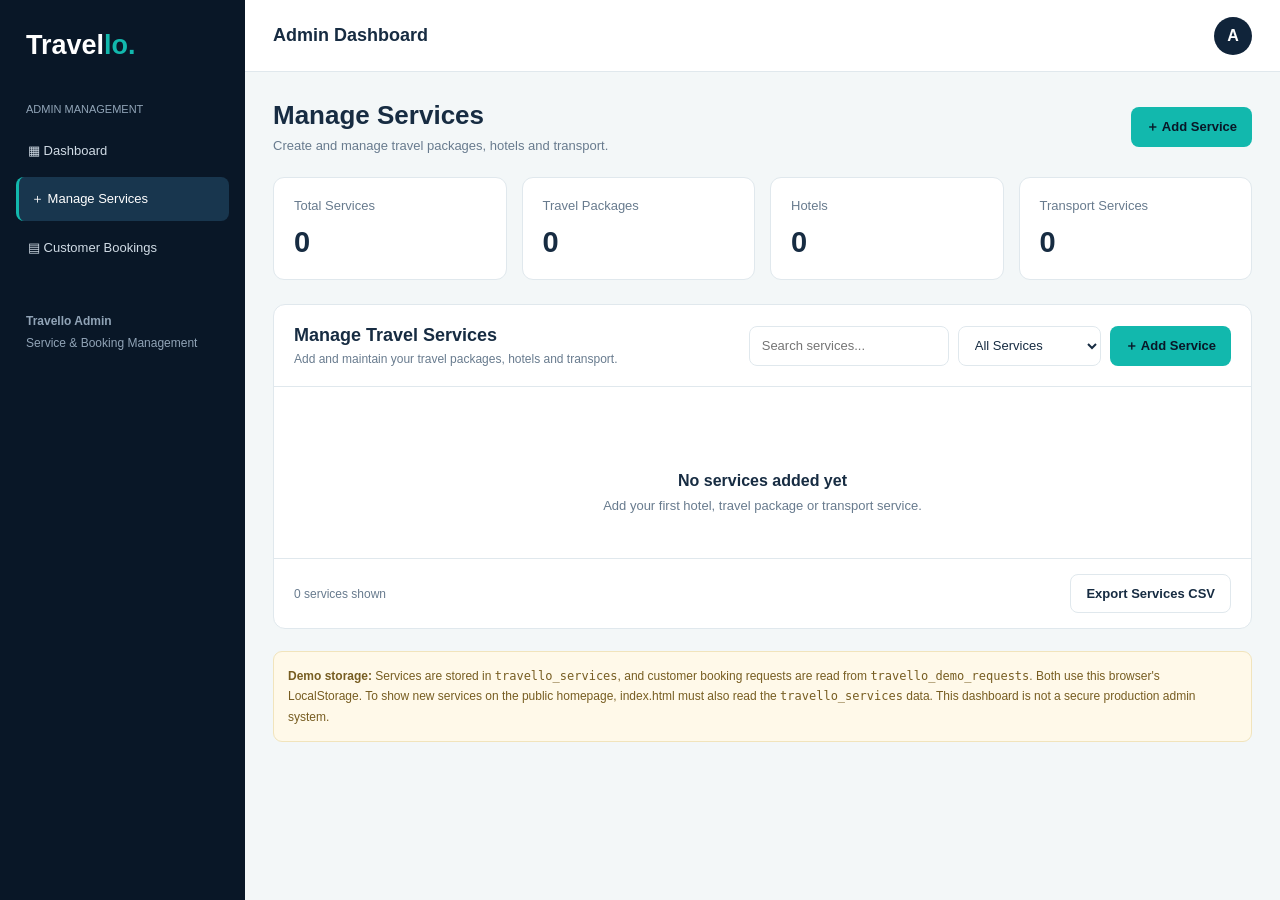
==== commit f08ea418: "Travello admin page is created" ====
--- a/Frontend/admin.html
+++ b/Frontend/admin.html
@@ -1,2540 +1,1014 @@
+
 <!DOCTYPE html>
 <html lang="en">
 <head>
-  <meta charset="UTF-8">
-  <meta name="viewport" content="width=device-width, initial-scale=1.0">
-  <meta name="description" content="Travello Admin Dashboard">
-  <title>Admin Dashboard | Travello</title>
-
-  <link rel="preconnect" href="https://fonts.googleapis.com">
-  <link href="https://fonts.googleapis.com/css2?family=Inter:wght@400;500;600;700;800&display=swap" rel="stylesheet">
-
-  <style>
-    /* =========================================
-       TRAVELLO ADMIN DASHBOARD
-       Theme: Navy, Teal, White
-    ========================================= */
-
-    :root {
-      --navy: #10243a;
-      --dark: #091727;
-      --teal: #12b8ad;
-      --teal-dark: #078f87;
-      --pale: #e4f8f6;
-      --bg: #f3f7f8;
-      --white: #ffffff;
-      --text: #172c42;
-      --muted: #718195;
-      --line: #e0e8ed;
-      --blue: #4388e8;
-      --purple: #8c72d9;
-      --orange: #e99a4b;
-      --red: #d95362;
-      --green: #159b77;
-      --shadow: 0 8px 28px rgba(16, 36, 58, 0.05);
-    }
-
-    * {
-      box-sizing: border-box;
-      margin: 0;
-      padding: 0;
-    }
-
-    html {
-      scroll-behavior: smooth;
-      scroll-padding-top: 100px;
-    }
-
-    body {
-      font-family: "Inter", Arial, sans-serif;
-      background: var(--bg);
-      color: var(--text);
-      line-height: 1.6;
-      font-size: 13px;
-    }
-
-    button,
-    input,
-    select {
-      font: inherit;
-    }
-
-    button {
-      cursor: pointer;
-    }
-
-    button:focus-visible,
-    a:focus-visible,
-    input:focus-visible,
-    select:focus-visible {
-      outline: 3px solid rgba(18, 184, 173, 0.35);
-      outline-offset: 2px;
-    }
-
-    a {
-      color: inherit;
-      text-decoration: none;
-    }
-
-    button:disabled {
-      opacity: 0.5;
-      cursor: not-allowed;
-    }
-
-    [hidden] {
-      display: none !important;
-    }
-
-    /* LAYOUT */
-
-    .admin-layout {
-      min-height: 100vh;
-    }
-
-    .sidebar {
-      width: 252px;
-      height: 100vh;
-      position: fixed;
-      top: 0;
-      left: 0;
-      z-index: 50;
-      display: flex;
-      flex-direction: column;
-      padding: 27px 17px 18px;
-      color: #fff;
-      background: var(--dark);
-      overflow-y: auto;
-    }
-
-    .main-content {
-      min-height: 100vh;
-      margin-left: 252px;
-      padding: 0 32px;
-      min-width: 0;
-    }
-
-    /* SIDEBAR BRAND */
-
-    .brand {
-      display: inline-flex;
-      flex-direction: column;
-      align-items: flex-start;
-      align-self: flex-start;
-      font-size: 29px;
-      font-weight: 800;
-      letter-spacing: -1.5px;
-      line-height: 1.15;
-      margin: 2px 0 31px 12px;
-    }
-
-    .brand > span {
-      display: inline;
-      color: var(--teal);
-    }
-
-    .brand small {
-      color: #91a5b8;
-      font-size: 9px;
-      letter-spacing: 2px;
-      margin-top: 7px;
-    }
-
-    /* ADMIN PROFILE */
-
-    .admin-profile {
-      display: flex;
-      align-items: center;
-      gap: 11px;
-      padding: 16px 11px;
-      border: 1px solid #24394e;
-      background: #102338;
-      border-radius: 12px;
-      margin-bottom: 28px;
-      min-width: 0;
-    }
-
-    .avatar,
-    .top-avatar {
-      display: grid;
-      place-items: center;
-      flex-shrink: 0;
-      width: 38px;
-      height: 38px;
-      border-radius: 11px;
-      color: var(--dark);
-      background: var(--teal);
-      font-weight: 800;
-      font-size: 15px;
-    }
-
-    .admin-profile strong {
-      display: block;
-      font-size: 11px;
-      overflow-wrap: anywhere;
-    }
-
-    .admin-profile small {
-      display: block;
-      color: #9eb0c1;
-      font-size: 10px;
-      margin-top: 3px;
-    }
-
-    /* NAVIGATION */
-
-    .nav-label {
-      color: #6f879c;
-      font-size: 9px;
-      font-weight: 800;
-      letter-spacing: 1.5px;
-      padding: 0 12px;
-      margin-bottom: 12px;
-    }
-
-    .side-nav {
-      display: flex;
-      flex-direction: column;
-      gap: 5px;
-    }
-
-    .nav-link {
-      display: flex;
-      align-items: center;
-      gap: 12px;
-      min-height: 45px;
-      padding: 11px 12px;
-      border-radius: 9px;
-      color: #aebdca;
-      font-size: 12px;
-      font-weight: 600;
-      transition: background 0.2s, color 0.2s;
-    }
-
-    .nav-link:hover {
-      background: #132b40;
-      color: white;
-    }
-
-    .nav-link.active {
-      color: var(--teal);
-      background: #123b43;
-    }
-
-    .nav-icon {
-      display: grid;
-      place-items: center;
-      width: 20px;
-      font-size: 18px;
-    }
-
-    .nav-count {
-      display: grid;
-      place-items: center;
-      min-width: 23px;
-      height: 22px;
-      margin-left: auto;
-      padding: 0 6px;
-      border-radius: 6px;
-      background: #234355;
-      color: #d7f9f5;
-      font-size: 10px;
-    }
-
-    .sidebar-bottom {
-      margin-top: auto;
-      padding: 20px 7px 0;
-    }
-
-    .back-link {
-      display: block;
-      padding: 11px;
-      border-radius: 8px;
-      color: #b7c6d2;
-      font-size: 11px;
-    }
-
-    .back-link:hover {
-      color: var(--teal);
-      background: #132b40;
-    }
-
-    .sidebar-bottom p {
-      padding: 15px 5px 0;
-      margin-top: 12px;
-      border-top: 1px solid #26394b;
-      color: #71869a;
-      font-size: 9px;
-    }
-
-    /* TOPBAR */
-
-    .topbar {
-      min-height: 88px;
-      display: flex;
-      align-items: center;
-      justify-content: space-between;
-      gap: 18px;
-      border-bottom: 1px solid var(--line);
-    }
-
-    .topbar-left,
-    .topbar-right {
-      display: flex;
-      align-items: center;
-      gap: 14px;
-    }
-
-    .topbar-label {
-      color: var(--teal-dark);
-      font-size: 9px;
-      font-weight: 800;
-      letter-spacing: 1.2px;
-      margin-bottom: 3px;
-    }
-
-    .topbar h1 {
-      font-size: 21px;
-      line-height: 1.35;
-      letter-spacing: -0.6px;
-    }
-
-    .demo-badge {
-      display: inline-flex;
-      align-items: center;
-      gap: 7px;
-      border: 1px solid #cceee9;
-      border-radius: 30px;
-      background: var(--pale);
-      color: #087d75;
-      padding: 7px 10px;
-      font-size: 9px;
-      font-weight: 800;
-      letter-spacing: 0.4px;
-    }
-
-    .status-dot {
-      width: 7px;
-      height: 7px;
-      border-radius: 50%;
-      background: var(--teal);
-    }
-
-    .icon-button,
-    .menu-toggle {
-      width: 37px;
-      height: 37px;
-      display: grid;
-      place-items: center;
-      border: 1px solid var(--line);
-      border-radius: 9px;
-      background: #fff;
-      color: var(--navy);
-      font-size: 21px;
-    }
-
-    .icon-button:hover,
-    .menu-toggle:hover {
-      border-color: var(--teal);
-    }
-
-    .top-avatar {
-      width: 35px;
-      height: 35px;
-      border-radius: 50%;
-    }
-
-    .menu-toggle {
-      display: none;
-    }
-
-    /* PAGE SECTIONS */
-
-    .content-section {
-      padding-top: 31px;
-      scroll-margin-top: 20px;
-    }
-
-    .welcome-row,
-    .section-heading {
-      display: flex;
-      align-items: center;
-      justify-content: space-between;
-      gap: 20px;
-      margin-bottom: 23px;
-    }
-
-    .welcome-row h2,
-    .section-heading h2 {
-      font-size: 23px;
-      line-height: 1.35;
-      letter-spacing: -0.7px;
-    }
-
-    .welcome-row p,
-    .section-heading > div > p:last-child {
-      color: var(--muted);
-      font-size: 11px;
-      margin-top: 5px;
-    }
-
-    .date-display {
-      padding: 9px 12px;
-      background: #fff;
-      border: 1px solid var(--line);
-      border-radius: 8px;
-      color: var(--muted);
-      font-size: 10px;
-      white-space: nowrap;
-    }
-
-    .eyebrow {
-      color: var(--teal-dark);
-      font-size: 9px;
-      letter-spacing: 1.6px;
-      font-weight: 800;
-      margin-bottom: 5px;
-    }
-
-    /* BUTTONS */
-
-    .btn {
-      display: inline-flex;
-      align-items: center;
-      justify-content: center;
-      gap: 7px;
-      min-height: 37px;
-      padding: 9px 14px;
-      border: 1px solid transparent;
-      border-radius: 8px;
-      font-size: 10px;
-      font-weight: 800;
-      transition: transform 0.15s, background 0.15s;
-    }
-
-    .btn:hover {
-      transform: translateY(-1px);
-    }
-
-    .btn-primary {
-      background: var(--teal);
-      color: var(--dark);
-    }
-
-    .btn-primary:hover {
-      background: #40d5ca;
-    }
-
-    .btn-secondary {
-      background: var(--navy);
-      color: white;
-    }
-
-    .btn-secondary:hover {
-      background: #1c3d5b;
-    }
-
-    .btn-light {
-      border-color: var(--line);
-      background: #f4f7f9;
-      color: var(--text);
-    }
-
-    .btn-light:hover {
-      background: #e9f0f4;
-    }
-
-    .btn-danger {
-      background: #fff0f1;
-      color: #bf3546;
-      border-color: #f7d1d5;
-    }
-
-    .btn-danger:hover {
-      background: #ffe1e4;
-    }
-
-    .text-button {
-      border: 0;
-      background: transparent;
-      color: var(--teal-dark);
-      font-size: 10px;
-      font-weight: 800;
-    }
-
-    .text-button:hover {
-      color: var(--navy);
-    }
-
-    /* STATISTICS */
-
-    .stats-grid {
-      display: grid;
-      grid-template-columns: repeat(4, minmax(0, 1fr));
-      gap: 15px;
-    }
-
-    .stat-card {
-      padding: 19px;
-      background: var(--white);
-      border: 1px solid var(--line);
-      border-radius: 12px;
-      box-shadow: var(--shadow);
-      min-width: 0;
-    }
-
-    .stat-top {
-      display: flex;
-      justify-content: space-between;
-      align-items: center;
-      gap: 8px;
-      margin-bottom: 20px;
-    }
-
-    .stat-icon {
-      display: grid;
-      place-items: center;
-      width: 39px;
-      height: 39px;
-      border-radius: 10px;
-      font-size: 18px;
-    }
-
-    .teal-icon {
-      color: #078f87;
-      background: #e0f8f5;
-    }
-
-    .blue-icon {
-      color: #367bd8;
-      background: #e8f1ff;
-    }
-
-    .purple-icon {
-      color: #8067ce;
-      background: #f0ebff;
-    }
-
-    .orange-icon {
-      color: #c47b30;
-      background: #fff1df;
-    }
-
-    .stat-tag {
-      color: var(--muted);
-      background: #f5f8fa;
-      border-radius: 5px;
-      padding: 5px 7px;
-      font-size: 8px;
-    }
-
-    .stat-label {
-      color: var(--muted);
-      font-size: 10px;
-    }
-
-    .stat-card h3 {
-      font-size: 29px;
-      letter-spacing: -1px;
-      margin: 4px 0;
-    }
-
-    .stat-description {
-      color: #91a0ae;
-      font-size: 9px;
-    }
-
-    /* PANELS */
-
-    .panel {
-      min-width: 0;
-      background: var(--white);
-      border: 1px solid var(--line);
-      border-radius: 12px;
-      box-shadow: var(--shadow);
-    }
-
-    .overview-grid {
-      display: grid;
-      grid-template-columns: minmax(0, 1.6fr) minmax(230px, 0.8fr);
-      gap: 17px;
-      margin-top: 21px;
-    }
-
-    .request-overview,
-    .category-panel {
-      padding: 20px;
-      min-width: 0;
-    }
-
-    .panel-heading {
-      display: flex;
-      align-items: center;
-      justify-content: space-between;
-      gap: 15px;
-      margin-bottom: 20px;
-    }
-
-    .panel-heading h3 {
-      font-size: 13px;
-    }
-
-    .panel-heading p {
-      margin-top: 4px;
-      color: var(--muted);
-      font-size: 10px;
-    }
-
-    /* TABLES */
-
-    .table-container {
-      width: 100%;
-      overflow-x: auto;
-    }
-
-    table {
-      width: 100%;
-      border-collapse: collapse;
-      text-align: left;
-    }
-
-    th {
-      padding: 12px 10px;
-      background: #f7f9fa;
-      color: #7d8c9b;
-      font-size: 8px;
-      font-weight: 800;
-      letter-spacing: 0.7px;
-      white-space: nowrap;
-      border-bottom: 1px solid var(--line);
-    }
-
-    td {
-      padding: 13px 10px;
-      border-bottom: 1px solid #edf1f4;
-      font-size: 10px;
-      vertical-align: middle;
-    }
-
-    tbody tr:last-child td {
-      border-bottom: 0;
-    }
-
-    tbody tr:hover {
-      background: #fbfdfd;
-    }
-
-    .request-id {
-      color: var(--teal-dark);
-      font-weight: 800;
-      white-space: nowrap;
-    }
-
-    .customer-name {
-      font-weight: 700;
-      color: var(--text);
-      overflow-wrap: anywhere;
-    }
-
-    .customer-email {
-      color: var(--muted);
-      font-size: 9px;
-      margin-top: 3px;
-      overflow-wrap: anywhere;
-    }
-
-    .type-pill {
-      display: inline-flex;
-      align-items: center;
-      padding: 5px 8px;
-      border-radius: 5px;
-      font-size: 9px;
-      font-weight: 700;
-      white-space: nowrap;
-    }
-
-    .type-travel {
-      background: #e6f0ff;
-      color: #3674c9;
-    }
-
-    .type-hotel {
-      background: #f0eaff;
-      color: #795dc5;
-    }
-
-    .type-transport {
-      background: #fff0df;
-      color: #b97025;
-    }
-
-    .status-pill {
-      display: inline-flex;
-      align-items: center;
-      gap: 5px;
-      padding: 5px 8px;
-      border-radius: 5px;
-      font-size: 9px;
-      font-weight: 700;
-      white-space: nowrap;
-    }
-
-    .status-pending {
-      color: #9b6a18;
-      background: #fff4d9;
-    }
-
-    .status-approved {
-      color: #087d5d;
-      background: #ddf7eb;
-    }
-
-    .status-rejected {
-      color: #b82f42;
-      background: #ffe5e8;
-    }
-
-    .status-unknown {
-      color: #617284;
-      background: #edf1f4;
-    }
-
-    .empty-cell {
-      padding: 35px 15px;
-      text-align: center;
-      color: var(--muted);
-      font-size: 11px;
-    }
-
-    /* CATEGORY PANEL */
-
-    .category-item {
-      margin-bottom: 22px;
-    }
-
-    .category-info {
-      display: flex;
-      align-items: center;
-      gap: 8px;
-      margin-bottom: 10px;
-      font-size: 10px;
-    }
-
-    .category-info strong {
-      margin-left: auto;
-      font-size: 11px;
-    }
-
-    .category-dot {
-      width: 8px;
-      height: 8px;
-      border-radius: 3px;
-    }
-
-    .travel-dot {
-      background: var(--teal);
-    }
-
-    .hotel-dot {
-      background: var(--purple);
-    }
-
-    .transport-dot {
-      background: var(--orange);
-    }
-
-    .progress-track {
-      height: 6px;
-      overflow: hidden;
-      background: #edf1f4;
-      border-radius: 20px;
-    }
-
-    .progress-fill {
-      width: 0;
-      height: 100%;
-      border-radius: 20px;
-      transition: width 0.3s;
-    }
-
-    .travel-fill {
-      background: var(--teal);
-    }
-
-    .hotel-fill {
-      background: var(--purple);
-    }
-
-    .transport-fill {
-      background: var(--orange);
-    }
-
-    .demo-note {
-      margin-top: 28px;
-      padding: 14px;
-      border: 1px solid #d3efeb;
-      background: #f0fbf9;
-      border-radius: 9px;
-    }
-
-    .demo-note strong {
-      color: #087d75;
-      font-size: 10px;
-    }
-
-    .demo-note p {
-      margin-top: 5px;
-      color: #617e83;
-      font-size: 10px;
-      line-height: 1.8;
-    }
-
-    /* REQUEST MANAGEMENT */
-
-    .section-heading {
-      margin-bottom: 20px;
-    }
-
-    .section-heading h2 {
-      margin-bottom: 2px;
-    }
-
-    #requests .panel,
-    #users .panel {
-      overflow: hidden;
-    }
-
-    .toolbar {
-      display: flex;
-      align-items: center;
-      gap: 10px;
-      padding: 17px;
-      border-bottom: 1px solid var(--line);
-    }
-
-    .search-box {
-      display: flex;
-      align-items: center;
-      gap: 9px;
-      flex: 1;
-      min-width: 180px;
-      border: 1px solid var(--line);
-      border-radius: 8px;
-      padding: 0 11px;
-      background: white;
-      color: var(--muted);
-    }
-
-    .search-box span {
-      font-size: 20px;
-    }
-
-    .search-box input {
-      width: 100%;
-      min-width: 0;
-      padding: 11px 0;
-      border: 0;
-      outline: none;
-      color: var(--text);
-      background: transparent;
-      font-size: 10px;
-    }
-
-    .toolbar select {
-      min-width: 125px;
-      max-width: 180px;
-      border: 1px solid var(--line);
-      border-radius: 8px;
-      padding: 11px;
-      background: white;
-      color: var(--text);
-      outline: none;
-      font-size: 10px;
-    }
-
-    .requests-table {
-      min-width: 850px;
-    }
-
-    .table-footer {
-      display: flex;
-      align-items: center;
-      justify-content: space-between;
-      gap: 12px;
-      padding: 14px 17px;
-      border-top: 1px solid var(--line);
-      color: var(--muted);
-      font-size: 10px;
-    }
-
-    .action-group {
-      display: flex;
-      align-items: center;
-      gap: 6px;
-    }
-
-    .status-select {
-      max-width: 115px;
-      border: 1px solid var(--line);
-      border-radius: 6px;
-      padding: 7px 6px;
-      background: white;
-      color: var(--text);
-      font-size: 9px;
-    }
-
-    .delete-button {
-      display: grid;
-      place-items: center;
-      width: 29px;
-      height: 29px;
-      border: 1px solid #f5d6d9;
-      border-radius: 7px;
-      background: #fff1f2;
-      color: #c03949;
-      font-size: 13px;
-    }
-
-    .delete-button:hover {
-      background: #ffe0e4;
-    }
-
-    /* CUSTOMER TABLE */
-
-    #users {
-      padding-bottom: 15px;
-    }
-
-    #users .table-container {
-      padding-bottom: 5px;
-    }
-
-    #users table {
-      min-width: 540px;
-    }
-
-    /* REPORTS */
-
-    .report-grid {
-      display: grid;
-      grid-template-columns: repeat(3, minmax(0, 1fr));
-      gap: 17px;
-    }
-
-    .report-card {
-      padding: 23px;
-    }
-
-    .report-icon {
-      display: grid;
-      place-items: center;
-      width: 44px;
-      height: 44px;
-      margin-bottom: 17px;
-      border-radius: 11px;
-      background: var(--pale);
-      color: var(--teal-dark);
-      font-size: 22px;
-    }
-
-    .report-card h3 {
-      font-size: 14px;
-      margin-bottom: 8px;
-    }
-
-    .report-card p {
-      min-height: 61px;
-      margin-bottom: 20px;
-      color: var(--muted);
-      font-size: 10px;
-      line-height: 1.9;
-    }
-
-    .report-card .btn {
-      width: 100%;
-    }
-
-    .danger-card {
-      border-color: #f2d9dc;
-    }
-
-    .danger-icon {
-      background: #fff0f1;
-      color: var(--red);
-    }
-
-    .warning-note {
-      margin-top: 20px;
-      padding: 16px;
-      border: 1px solid #f0dfb8;
-      border-radius: 9px;
-      background: #fffaf0;
-      color: #7c632a;
-      font-size: 10px;
-      line-height: 1.8;
-    }
-
-    .warning-note strong {
-      margin-right: 5px;
-    }
-
-    /* FOOTER */
-
-    .admin-footer {
-      display: flex;
-      justify-content: space-between;
-      flex-wrap: wrap;
-      gap: 12px;
-      padding: 24px 0;
-      margin-top: 35px;
-      border-top: 1px solid var(--line);
-      color: #8a98a6;
-      font-size: 9px;
-    }
-
-    /* TOAST */
-
-    .toast {
-      position: fixed;
-      right: 22px;
-      bottom: 22px;
-      z-index: 150;
-      max-width: min(400px, calc(100vw - 44px));
-      padding: 14px 18px;
-      border-left: 4px solid var(--teal);
-      border-radius: 9px;
-      background: var(--navy);
-      color: white;
-      box-shadow: 0 10px 35px #09172735;
-      font-size: 11px;
-      opacity: 0;
-      transform: translateY(12px);
-      pointer-events: none;
-      transition: opacity 0.2s, transform 0.2s;
-    }
-
-    .toast.show {
-      opacity: 1;
-      transform: translateY(0);
-    }
-
-    /* CONFIRMATION MODAL */
-
-    .confirm-overlay {
-      position: fixed;
-      inset: 0;
-      z-index: 200;
-      display: flex;
-      align-items: center;
-      justify-content: center;
-      padding: 20px;
-      background: rgba(4, 16, 29, 0.68);
-    }
-
-    .confirm-box {
-      width: min(410px, 100%);
-      padding: 28px;
-      border-radius: 15px;
-      background: white;
-      box-shadow: 0 20px 70px #0002;
-    }
-
-    .confirm-symbol {
-      display: grid;
-      place-items: center;
-      width: 42px;
-      height: 42px;
-      margin-bottom: 16px;
-      border-radius: 12px;
-      background: #fff0f1;
-      color: #bd3949;
-      font-size: 21px;
-      font-weight: 800;
-    }
-
-    .confirm-box h3 {
-      font-size: 18px;
-      margin-bottom: 7px;
-    }
-
-    .confirm-box p {
-      color: var(--muted);
-      font-size: 11px;
-      line-height: 1.9;
-    }
-
-    .confirm-actions {
-      display: flex;
-      justify-content: flex-end;
-      gap: 9px;
-      margin-top: 23px;
-    }
-
-    /* RESPONSIVE */
-
-    @media (max-width: 1200px) {
-      .main-content {
-        padding: 0 22px;
-      }
-
-      .sidebar {
-        width: 225px;
-      }
-
-      .main-content {
-        margin-left: 225px;
-      }
-
-      .stats-grid {
-        grid-template-columns: repeat(2, minmax(0, 1fr));
-      }
-
-      .report-grid {
-        grid-template-columns: repeat(2, minmax(0, 1fr));
-      }
-
-      .report-card:last-child {
-        grid-column: 1 / -1;
-      }
-    }
-
-    @media (max-width: 900px) {
-      .sidebar {
-        width: 252px;
-        transform: translateX(-100%);
-        transition: transform 0.25s ease;
-        box-shadow: none;
-      }
-
-      .sidebar.open {
-        transform: translateX(0);
-        box-shadow: 15px 0 40px #09172725;
-      }
-
-      .main-content {
-        margin-left: 0;
-        padding: 0 22px;
-      }
-
-      .menu-toggle {
-        display: grid;
-      }
-
-      .overview-grid {
-        grid-template-columns: 1fr;
-      }
-
-      .category-panel {
-        display: block;
-      }
-    }
-
-    @media (max-width: 620px) {
-      .main-content {
-        padding: 0 14px;
-      }
-
-      .topbar {
-        min-height: 76px;
-        gap: 10px;
-      }
-
-      .topbar h1 {
-        font-size: 17px;
-      }
-
-      .topbar-label {
-        font-size: 8px;
-      }
-
-      .demo-badge {
-        display: none;
-      }
-
-      .top-avatar {
-        display: none;
-      }
-
-      .welcome-row,
-      .section-heading {
-        flex-direction: column;
-        align-items: flex-start;
-        gap: 12px;
-      }
-
-      .stats-grid,
-      .report-grid {
-        grid-template-columns: 1fr;
-      }
-
-      .report-card:last-child {
-        grid-column: auto;
-      }
-
-      .toolbar {
-        flex-wrap: wrap;
-      }
-
-      .search-box {
-        flex-basis: 100%;
-      }
-
-      .toolbar select {
-        flex: 1;
-        max-width: none;
-      }
-
-      .table-footer {
-        flex-direction: column;
-        align-items: stretch;
-        text-align: center;
-      }
-    }
-
-    @media (max-width: 420px) {
-      .welcome-row h2,
-      .section-heading h2 {
-        font-size: 19px;
-      }
-
-      .stat-card {
-        padding: 15px;
-      }
-
-      .stat-card h3 {
-        font-size: 25px;
-      }
-
-      .request-overview,
-      .category-panel,
-      .report-card {
-        padding: 15px;
-      }
-
-      .confirm-box {
-        padding: 22px;
-      }
-    }
-  </style>
+<meta charset="UTF-8">
+<meta name="viewport" content="width=device-width, initial-scale=1.0">
+<title>Travello | Admin Panel</title>
+
+<style>
+:root {
+  --navy:#10243a;
+  --dark:#091727;
+  --teal:#12b8ad;
+  --bg:#f3f7f8;
+  --white:#fff;
+  --text:#172c42;
+  --muted:#687b8e;
+  --line:#e0e8ed;
+  --red:#d83b4b;
+  --green:#138a55;
+}
+*{box-sizing:border-box;margin:0;padding:0}
+body{font-family:Arial,sans-serif;background:var(--bg);color:var(--text)}
+button,input,select,textarea{font:inherit}
+button{cursor:pointer}
+.layout{display:flex;min-height:100vh}
+.sidebar{width:245px;background:var(--dark);color:white;padding:25px 16px;flex-shrink:0}
+.brand{font-size:27px;font-weight:800;padding:5px 10px 30px}
+.brand span{color:var(--teal)}
+.side-label{font-size:11px;color:#91a4b7;margin:12px 10px}
+.nav-btn{width:100%;text-align:left;padding:13px 12px;border:0;border-radius:8px;background:transparent;color:#d1dce6;margin:3px 0;font-size:13px}
+.nav-btn:hover,.nav-btn.active{background:#18364e;color:white}
+.nav-btn.active{border-left:3px solid var(--teal)}
+.side-note{margin:40px 10px 0;color:#91a4b7;font-size:12px;line-height:1.8}
+.main{flex:1;min-width:0}
+.topbar{height:72px;background:white;border-bottom:1px solid var(--line);display:flex;align-items:center;justify-content:space-between;padding:0 28px}
+.topbar h2{font-size:18px}
+.admin-badge{background:var(--navy);color:white;border-radius:50%;width:38px;height:38px;display:grid;place-items:center;font-weight:bold}
+.content{padding:28px;max-width:1550px;margin:auto}
+.heading{display:flex;justify-content:space-between;align-items:center;gap:15px;flex-wrap:wrap;margin-bottom:24px}
+.heading h1{font-size:26px;margin-bottom:7px}
+.heading p{font-size:13px;color:var(--muted)}
+.btn{border:0;border-radius:8px;padding:11px 15px;font-size:13px;font-weight:bold}
+.primary{background:var(--teal);color:var(--dark)}
+.secondary{background:white;border:1px solid var(--line);color:var(--text)}
+.danger{background:#fff0f1;color:var(--red)}
+.stats{display:grid;grid-template-columns:repeat(4,minmax(0,1fr));gap:15px;margin-bottom:24px}
+.stat{background:white;border:1px solid var(--line);border-radius:11px;padding:20px}
+.stat p{font-size:13px;color:var(--muted)}
+.stat strong{display:block;font-size:29px;margin-top:13px}
+.panel{background:white;border:1px solid var(--line);border-radius:12px;overflow:hidden;margin-bottom:22px}
+.panel-head{display:flex;align-items:center;justify-content:space-between;gap:14px;flex-wrap:wrap;padding:20px;border-bottom:1px solid var(--line)}
+.panel-head h2{font-size:18px;margin-bottom:6px}
+.panel-head p{font-size:12px;color:var(--muted)}
+.toolbar{display:flex;gap:9px;flex-wrap:wrap}
+.control{border:1px solid var(--line);border-radius:8px;padding:10px 12px;background:white;color:var(--text);width:100%;min-width:0;outline:none;font-size:13px}
+.control:focus{border-color:var(--teal)}
+.toolbar .control{width:auto;max-width:220px}
+.search{min-width:200px!important}
+.table-wrap{overflow-x:auto}
+table{width:100%;border-collapse:collapse;white-space:nowrap}
+th{background:#f8fafb;text-align:left;padding:14px 16px;font-size:11px;color:var(--muted);text-transform:uppercase}
+td{padding:14px 16px;border-top:1px solid #edf1f4;font-size:12px;vertical-align:middle}
+.thumb{width:70px;height:48px;object-fit:cover;border-radius:6px;background:#edf2f5}
+.type-tag{display:inline-block;padding:6px 9px;border-radius:6px;font-size:11px;text-transform:capitalize;font-weight:bold;background:#e4f8f6;color:#087c74}
+.actions{display:flex;gap:6px}
+.edit-btn,.delete-btn{border:0;border-radius:6px;padding:8px 10px;font-size:11px;font-weight:bold}
+.edit-btn{background:#e4f8f6;color:#087c74}
+.delete-btn{background:#fff0f1;color:var(--red)}
+.status{padding:8px;border:1px solid var(--line);border-radius:6px;font-size:11px}
+.empty{text-align:center;padding:45px 15px;color:var(--muted);font-size:13px}
+.empty strong{display:block;color:var(--text);font-size:16px;margin-bottom:8px}
+.panel-foot{padding:15px 20px;border-top:1px solid var(--line);display:flex;justify-content:space-between;gap:10px;align-items:center;flex-wrap:wrap;color:var(--muted);font-size:12px}
+.service-grid{padding:20px;display:grid;grid-template-columns:repeat(3,minmax(0,1fr));gap:18px}
+.service-card{border:1px solid var(--line);border-radius:11px;overflow:hidden;min-width:0}
+.service-image{width:100%;height:170px;object-fit:cover;display:block;background:#edf2f5}
+.service-content{padding:15px}
+.service-meta{display:flex;justify-content:space-between;align-items:center;gap:8px;margin-bottom:10px}
+.service-content h3{font-size:17px;margin-bottom:8px;overflow-wrap:anywhere}
+.service-content .location{font-size:12px;color:var(--muted);margin-bottom:9px}
+.service-content .description{font-size:13px;line-height:1.6;color:var(--muted);min-height:40px;overflow-wrap:anywhere}
+.price{font-size:20px;font-weight:bold;color:var(--navy)}
+.duration{font-size:11px;color:var(--muted);margin-top:7px}
+.service-actions{display:flex;gap:8px;margin-top:15px}
+.service-actions button{flex:1}
+.modal{position:fixed;inset:0;background:#091727b8;display:none;align-items:center;justify-content:center;padding:15px;z-index:20}
+.modal.open{display:flex}
+.modal-box{width:100%;max-width:720px;max-height:92vh;overflow:auto;background:white;border-radius:13px}
+.modal-head{padding:20px;border-bottom:1px solid var(--line);display:flex;align-items:center;justify-content:space-between}
+.modal-head h2{font-size:20px}
+.close-btn{border:0;border-radius:7px;width:34px;height:34px;font-size:21px;background:#edf2f5}
+.form{padding:22px}
+.form-grid{display:grid;grid-template-columns:1fr 1fr;gap:17px}
+.field{display:flex;flex-direction:column;gap:8px;min-width:0}
+.field label{font-size:12px;font-weight:bold}
+.field.full{grid-column:1/-1}
+.field textarea{min-height:105px;resize:vertical}
+.image-preview{width:100%;height:180px;object-fit:cover;border:1px solid var(--line);border-radius:8px;display:none;background:#f5f7f8}
+.form-actions{display:flex;justify-content:flex-end;gap:10px;margin-top:22px}
+.notice{background:#fff9e9;border:1px solid #f1e4bc;border-radius:9px;padding:14px;font-size:12px;color:#775d21;line-height:1.7;margin-top:18px}
+.toast{position:fixed;bottom:20px;right:20px;background:var(--dark);color:white;padding:14px 18px;border-radius:8px;display:none;z-index:50;font-size:13px}
+.toast.show{display:block}
+[hidden]{display:none!important}
+@media(max-width:1100px){
+ .stats{grid-template-columns:repeat(2,minmax(0,1fr))}
+ .service-grid{grid-template-columns:repeat(2,minmax(0,1fr))}
+ .content{padding:20px}
+}
+@media(max-width:700px){
+ .layout{flex-direction:column}
+ .sidebar{width:100%;padding:16px}
+ .brand{padding:0 8px 15px}
+ .side-label,.side-note{display:none}
+ .sidebar nav{display:flex;overflow-x:auto;gap:5px}
+ .nav-btn{width:auto;white-space:nowrap;margin:0}
+ .topbar{height:62px;padding:0 15px}
+ .content{padding:15px 11px}
+ .stats{gap:9px}
+ .stat{padding:14px}
+ .stat strong{font-size:24px}
+ .stat p{font-size:11px}
+ .service-grid{grid-template-columns:1fr;padding:12px}
+ .toolbar,.toolbar .control,.toolbar .btn{width:100%;max-width:none}
+ .form-grid{grid-template-columns:1fr}
+ .field.full{grid-column:auto}
+ .form{padding:16px}
+ .heading h1{font-size:23px}
+}
+</style>
 </head>
 
 <body>
-  <div class="admin-layout">
-
-    <!-- SIDEBAR -->
-    <aside class="sidebar" id="sidebar">
-      <a href="index.html" class="brand">
-        Travel<span>lo.</span>
-        <small>ADMIN PANEL</small>
-      </a>
-
-      <div class="admin-profile">
-        <div class="avatar">A</div>
+<div class="layout">
+  <aside class="sidebar">
+    <div class="brand">Travel<span>lo.</span></div>
+    <div class="side-label">ADMIN MANAGEMENT</div>
+
+    <nav>
+      <button class="nav-btn active" data-page="dashboard">▦ Dashboard</button>
+      <button class="nav-btn" data-page="services">＋ Manage Services</button>
+      <button class="nav-btn" data-page="bookings">▤ Customer Bookings</button>
+    </nav>
+
+    <div class="side-note">
+      <strong>Travello Admin</strong><br>
+      Service & Booking Management
+    </div>
+  </aside>
+
+  <main class="main">
+    <header class="topbar">
+      <h2>Admin Dashboard</h2>
+      <div class="admin-badge">A</div>
+    </header>
+
+    <section class="content">
+      <div class="heading">
         <div>
-          <strong>Administrator</strong>
-          <small>Demo account</small>
-        </div>
+          <h1 id="pageTitle">Dashboard</h1>
+          <p id="pageSubtitle">Manage services and customer bookings.</p>
+        </div>
+        <button class="btn primary" id="headingAddBtn">＋ Add Service</button>
       </div>
 
-      <nav class="side-nav">
-        <p class="nav-label">MAIN MENU</p>
-
-        <a href="#dashboard" class="nav-link active" data-section="dashboard">
-          <span class="nav-icon">▦</span>
-          Dashboard
-        </a>
-
-        <a href="#requests" class="nav-link" data-section="requests">
-          <span class="nav-icon">▤</span>
-          Travel Requests
-          <span class="nav-count" id="sidebarRequestCount">0</span>
-        </a>
-
-        <a href="#users" class="nav-link" data-section="users">
-          <span class="nav-icon">♙</span>
-          Customers
-        </a>
-
-        <a href="#reports" class="nav-link" data-section="reports">
-          <span class="nav-icon">▥</span>
-          Reports
-        </a>
-      </nav>
-
-      <div class="sidebar-bottom">
-        <a href="index.html" class="back-link">← Back to Website</a>
-        <p>Travello Academic Project</p>
+      <div class="stats">
+        <div class="stat"><p>Total Services</p><strong id="totalServices">0</strong></div>
+        <div class="stat"><p>Travel Packages</p><strong id="travelServices">0</strong></div>
+        <div class="stat"><p>Hotels</p><strong id="hotelServices">0</strong></div>
+        <div class="stat"><p>Transport Services</p><strong id="transportServices">0</strong></div>
       </div>
-    </aside>
-
-    <!-- MAIN CONTENT -->
-    <main class="main-content">
-
-      <!-- TOP BAR -->
-      <header class="topbar">
-        <div class="topbar-left">
-          <button class="menu-toggle" id="menuToggle" aria-label="Toggle sidebar">
-            ☰
-          </button>
-          <div>
-            <p class="topbar-label">TRAVELLO MANAGEMENT</p>
-            <h1 id="pageTitle">Dashboard Overview</h1>
-          </div>
-        </div>
-
-        <div class="topbar-right">
-          <span class="demo-badge">
-            <span class="status-dot"></span>
-            DEMO MODE
-          </span>
-
-          <button class="icon-button" id="refreshButton" title="Refresh dashboard">
-            ↻
-          </button>
-
-          <div class="top-avatar">A</div>
-        </div>
-      </header>
-
-      <!-- DASHBOARD SECTION -->
-      <section class="content-section" id="dashboard">
-        <div class="welcome-row">
-          <div>
-            <h2>Welcome back, Admin 👋</h2>
-            <p>Here's what's happening with your Travello demo requests.</p>
-          </div>
-          <span class="date-display" id="currentDate"></span>
-        </div>
-
-        <!-- STATISTICS -->
-        <div class="stats-grid">
-          <article class="stat-card">
-            <div class="stat-top">
-              <span class="stat-icon teal-icon">▤</span>
-              <span class="stat-tag">All requests</span>
+
+      <!-- SERVICES PAGE -->
+      <section id="servicesPage">
+        <div class="panel">
+          <div class="panel-head">
+            <div>
+              <h2>Manage Travel Services</h2>
+              <p>Add and maintain your travel packages, hotels and transport.</p>
             </div>
-            <p class="stat-label">Total Requests</p>
-            <h3 id="totalRequests">0</h3>
-            <p class="stat-description">All saved demo requests</p>
-          </article>
-
-          <article class="stat-card">
-            <div class="stat-top">
-              <span class="stat-icon blue-icon">✈</span>
-              <span class="stat-tag">Travel</span>
+            <div class="toolbar">
+              <input id="serviceSearch" class="control search" placeholder="Search services...">
+              <select id="serviceFilter" class="control">
+                <option value="all">All Services</option>
+                <option value="travel">Travel Packages</option>
+                <option value="hotel">Hotels</option>
+                <option value="transport">Transport</option>
+              </select>
+              <button class="btn primary" id="addServiceBtn">＋ Add Service</button>
             </div>
-            <p class="stat-label">Travel Plans</p>
-            <h3 id="travelRequests">0</h3>
-            <p class="stat-description">Travel planning requests</p>
-          </article>
-
-          <article class="stat-card">
-            <div class="stat-top">
-              <span class="stat-icon purple-icon">⌂</span>
-              <span class="stat-tag">Accommodation</span>
+          </div>
+
+          <div class="service-grid" id="serviceGrid"></div>
+          <div class="empty" id="serviceEmpty" hidden>
+            <strong>No services added yet</strong>
+            Add your first hotel, travel package or transport service.
+          </div>
+          <div class="panel-foot">
+            <span id="serviceCount">0 services</span>
+            <button class="btn secondary" id="exportServicesBtn">Export Services CSV</button>
+          </div>
+        </div>
+      </section>
+
+      <!-- DASHBOARD PAGE -->
+      <section id="dashboardPage" hidden>
+        <div class="panel">
+          <div class="panel-head">
+            <div>
+              <h2>Recently Added Services</h2>
+              <p>Your latest available travel products.</p>
             </div>
-            <p class="stat-label">Hotel Requests</p>
-            <h3 id="hotelRequests">0</h3>
-            <p class="stat-description">Hotel-related requests</p>
-          </article>
-
-          <article class="stat-card">
-            <div class="stat-top">
-              <span class="stat-icon orange-icon">🚘</span>
-              <span class="stat-tag">Transport</span>
+            <button class="btn primary" id="dashboardAddBtn">＋ Add Service</button>
+          </div>
+          <div class="service-grid" id="dashboardGrid"></div>
+          <div class="empty" id="dashboardEmpty" hidden>
+            <strong>No services available</strong>
+            Add a service to start building your Travello catalogue.
+          </div>
+        </div>
+
+        <div class="panel">
+          <div class="panel-head">
+            <div>
+              <h2>Recent Customer Bookings</h2>
+              <p>Requests submitted from the website.</p>
             </div>
-            <p class="stat-label">Transport Requests</p>
-            <h3 id="transportRequests">0</h3>
-            <p class="stat-description">Transport-related requests</p>
-          </article>
-        </div>
-
-        <!-- OVERVIEW CONTENT -->
-        <div class="overview-grid">
-          <article class="panel request-overview">
-            <div class="panel-heading">
-              <div>
-                <h3>Recent Requests</h3>
-                <p>Latest requests saved from the website</p>
-              </div>
-              <button class="text-button" data-go="requests">View all →</button>
-            </div>
-
-            <div class="table-container">
-              <table>
-                <thead>
-                  <tr>
-                    <th>REQUEST</th>
-                    <th>CUSTOMER</th>
-                    <th>TYPE</th>
-                    <th>STATUS</th>
-                  </tr>
-                </thead>
-                <tbody id="recentRequestsBody"></tbody>
-              </table>
-            </div>
-          </article>
-
-          <article class="panel category-panel">
-            <div class="panel-heading">
-              <div>
-                <h3>Request Categories</h3>
-                <p>Distribution by request type</p>
-              </div>
-            </div>
-
-            <div class="category-item">
-              <div class="category-info">
-                <span class="category-dot travel-dot"></span>
-                <span>Travel plans</span>
-                <strong id="travelCategoryCount">0</strong>
-              </div>
-              <div class="progress-track">
-                <div class="progress-fill travel-fill" id="travelProgress"></div>
-              </div>
-            </div>
-
-            <div class="category-item">
-              <div class="category-info">
-                <span class="category-dot hotel-dot"></span>
-                <span>Hotel stays</span>
-                <strong id="hotelCategoryCount">0</strong>
-              </div>
-              <div class="progress-track">
-                <div class="progress-fill hotel-fill" id="hotelProgress"></div>
-              </div>
-            </div>
-
-            <div class="category-item">
-              <div class="category-info">
-                <span class="category-dot transport-dot"></span>
-                <span>Transport</span>
-                <strong id="transportCategoryCount">0</strong>
-              </div>
-              <div class="progress-track">
-                <div class="progress-fill transport-fill" id="transportProgress"></div>
-              </div>
-            </div>
-
-            <div class="demo-note">
-              <strong>Demo data</strong>
-              <p>Statistics are calculated from requests saved in this browser.</p>
-            </div>
-          </article>
-        </div>
-      </section>
-
-      <!-- ALL REQUESTS SECTION -->
-      <section class="content-section" id="requests">
-        <div class="section-heading">
-          <div>
-            <p class="eyebrow">REQUEST MANAGEMENT</p>
-            <h2>Travel Requests</h2>
-            <p>Search, review, update and manage customer demo requests.</p>
-          </div>
-
-          <button class="btn btn-primary" id="exportButton">
-            ↓ Export CSV
-          </button>
-        </div>
-
-        <article class="panel">
-          <div class="toolbar">
-            <div class="search-box">
-              <span>⌕</span>
-              <input
-                type="search"
-                id="requestSearch"
-                placeholder="Search by customer, destination or ID..."
-                aria-label="Search requests"
-              >
-            </div>
-
-            <select id="typeFilter" aria-label="Filter by request type">
-              <option value="all">All types</option>
-              <option value="travel">Travel</option>
-              <option value="hotel">Hotel</option>
-              <option value="transport">Transport</option>
-            </select>
-
-            <select id="statusFilter" aria-label="Filter by request status">
-              <option value="all">All statuses</option>
-              <option value="pending">Pending</option>
-              <option value="approved">Approved</option>
-              <option value="rejected">Rejected</option>
-            </select>
-          </div>
-
-          <div class="table-container">
-            <table class="requests-table">
-              <thead>
-                <tr>
-                  <th>REQUEST ID</th>
-                  <th>CUSTOMER</th>
-                  <th>TYPE / ITEM</th>
-                  <th>TRAVEL DATE</th>
-                  <th>CREATED</th>
-                  <th>STATUS</th>
-                  <th>ACTIONS</th>
-                </tr>
-              </thead>
-              <tbody id="requestsTableBody"></tbody>
-            </table>
-          </div>
-
-          <div class="table-footer">
-            <span id="resultsCount">Showing 0 requests</span>
-            <button class="btn btn-light" id="clearFilters">Clear filters</button>
-          </div>
-        </article>
-      </section>
-
-      <!-- CUSTOMERS SECTION -->
-      <section class="content-section" id="users">
-        <div class="section-heading">
-          <div>
-            <p class="eyebrow">CUSTOMER MANAGEMENT</p>
-            <h2>Customers</h2>
-            <p>Customers are collected from saved demo requests, not a registered-user database.</p>
-          </div>
-        </div>
-
-        <article class="panel">
-          <div class="toolbar">
-            <div class="search-box">
-              <span>⌕</span>
-              <input
-                type="search"
-                id="customerSearch"
-                placeholder="Search customer name or email..."
-                aria-label="Search customers"
-              >
-            </div>
-          </div>
-
-          <div class="table-container">
+            <button class="btn secondary" id="viewBookingsBtn">View Bookings</button>
+          </div>
+          <div class="table-wrap">
             <table>
               <thead>
                 <tr>
-                  <th>CUSTOMER</th>
-                  <th>EMAIL ADDRESS</th>
-                  <th>TOTAL REQUESTS</th>
-                  <th>LATEST REQUEST</th>
+                  <th>Booking ID</th><th>Customer</th><th>Type</th>
+                  <th>Requested Item</th><th>Date</th><th>Status</th>
                 </tr>
               </thead>
-              <tbody id="customersTableBody"></tbody>
+              <tbody id="recentBookingTable"></tbody>
             </table>
           </div>
-        </article>
+          <div class="empty" id="recentBookingEmpty" hidden>
+            <strong>No bookings found</strong>
+            Customer requests will appear here when saved by the homepage.
+          </div>
+        </div>
       </section>
 
-      <!-- REPORTS SECTION -->
-      <section class="content-section" id="reports">
-        <div class="section-heading">
-          <div>
-            <p class="eyebrow">REPORTS & EXPORTS</p>
-            <h2>Reports</h2>
-            <p>Export your current demo request data for academic testing.</p>
-          </div>
-        </div>
-
-        <div class="report-grid">
-          <article class="panel report-card">
-            <div class="report-icon">▤</div>
-            <h3>Requests Report</h3>
-            <p>Export all saved requests, dates, customer details and statuses to a CSV file.</p>
-            <button class="btn btn-primary" id="reportExportButton">
-              Export Requests CSV
-            </button>
-          </article>
-
-          <article class="panel report-card">
-            <div class="report-icon">♙</div>
-            <h3>Customers Report</h3>
-            <p>Export unique customers collected from your saved demo requests.</p>
-            <button class="btn btn-secondary" id="customerExportButton">
-              Export Customers CSV
-            </button>
-          </article>
-
-          <article class="panel report-card danger-card">
-            <div class="report-icon danger-icon">⌫</div>
-            <h3>Clear Demo Data</h3>
-            <p>Delete all Travello demo requests saved in this browser. This action cannot be undone.</p>
-            <button class="btn btn-danger" id="clearDataButton">
-              Clear All Requests
-            </button>
-          </article>
-        </div>
-
-        <div class="warning-note">
-          <strong>Important:</strong>
-          This admin panel uses browser localStorage. It is not connected to a backend,
-          real customer accounts, or real hotel and transport providers.
+      <!-- CUSTOMER BOOKINGS PAGE -->
+      <section id="bookingsPage" hidden>
+        <div class="panel">
+          <div class="panel-head">
+            <div>
+              <h2>Customer Booking Requests</h2>
+              <p>Review customer requests and update their status.</p>
+            </div>
+            <div class="toolbar">
+              <input id="bookingSearch" class="control search" placeholder="Search customer or booking...">
+              <select id="bookingFilter" class="control">
+                <option value="all">All Types</option>
+                <option value="travel">Travel</option>
+                <option value="hotel">Hotel</option>
+                <option value="transport">Transport</option>
+              </select>
+              <button class="btn secondary" id="exportBookingsBtn">Export CSV</button>
+            </div>
+          </div>
+          <div class="table-wrap">
+            <table>
+              <thead>
+                <tr>
+                  <th>Booking ID</th><th>Customer</th><th>Type</th>
+                  <th>Requested Item</th><th>Booking Date</th>
+                  <th>Requested On</th><th>Status</th><th>Actions</th>
+                </tr>
+              </thead>
+              <tbody id="bookingTable"></tbody>
+            </table>
+          </div>
+          <div class="empty" id="bookingEmpty" hidden>
+            <strong>No customer bookings found</strong>
+            Booking requests saved by index.html will appear here.
+          </div>
+          <div class="panel-foot">
+            <span id="bookingCount">0 bookings</span>
+            <button class="btn danger" id="clearBookingsBtn">Clear All Demo Bookings</button>
+          </div>
         </div>
       </section>
 
-      <!-- FOOTER -->
-      <footer class="admin-footer">
-        <span>© <span id="footerYear"></span> Travello Admin</span>
-        <span>Academic Practical Project · Advanced API Development</span>
-      </footer>
-    </main>
+      <div class="notice">
+        <strong>Demo storage:</strong> Services are stored in
+        <code>travello_services</code>, and customer booking requests are read
+        from <code>travello_demo_requests</code>. Both use this browser's
+        LocalStorage. To show new services on the public homepage, index.html
+        must also read the <code>travello_services</code> data. This dashboard
+        is not a secure production admin system.
+      </div>
+    </section>
+  </main>
+</div>
+
+<!-- ADD / EDIT SERVICE FORM -->
+<div class="modal" id="serviceModal">
+  <div class="modal-box">
+    <div class="modal-head">
+      <h2 id="serviceModalTitle">Add New Service</h2>
+      <button class="close-btn" id="closeServiceModal" type="button">×</button>
+    </div>
+
+    <form class="form" id="serviceForm">
+      <input type="hidden" id="serviceId">
+
+      <div class="form-grid">
+        <div class="field">
+          <label for="serviceType">Service Category *</label>
+          <select id="serviceType" class="control" required>
+            <option value="travel">Travel Package</option>
+            <option value="hotel">Hotel</option>
+            <option value="transport">Transport</option>
+          </select>
+        </div>
+
+        <div class="field">
+          <label for="serviceTitle">Service Name *</label>
+          <input id="serviceTitle" class="control" maxlength="120"
+                 placeholder="e.g. Ella Adventure Tour" required>
+        </div>
+
+        <div class="field">
+          <label for="serviceLocation">Location *</label>
+          <input id="serviceLocation" class="control" maxlength="150"
+                 placeholder="e.g. Ella, Sri Lanka" required>
+        </div>
+
+        <div class="field">
+          <label for="servicePrice">Price (LKR) *</label>
+          <input id="servicePrice" class="control" type="number"
+                 min="0" step="0.01" placeholder="25000" required>
+        </div>
+
+        <div class="field">
+          <label for="serviceDuration">Duration / Details</label>
+          <input id="serviceDuration" class="control" maxlength="100"
+                 placeholder="e.g. 3 days / Per day / Airport transfer">
+        </div>
+
+        <div class="field">
+          <label for="serviceAvailability">Availability</label>
+          <select id="serviceAvailability" class="control">
+            <option value="Available">Available</option>
+            <option value="Unavailable">Unavailable</option>
+          </select>
+        </div>
+
+        <div class="field full">
+          <label for="serviceImage">Image URL *</label>
+          <input id="serviceImage" class="control" type="url"
+                 placeholder="https://example.com/image.jpg" required>
+          <small style="color:#687b8e;font-size:11px">
+            Use a publicly accessible image URL.
+          </small>
+          <img id="imagePreview" class="image-preview" alt="Service image preview">
+        </div>
+
+        <div class="field full">
+          <label for="serviceDescription">Description *</label>
+          <textarea id="serviceDescription" class="control"
+                    maxlength="3000"
+                    placeholder="Describe the package, hotel facilities, or transport service..."
+                    required></textarea>
+        </div>
+      </div>
+
+      <div class="form-actions">
+        <button type="button" class="btn secondary" id="cancelServiceBtn">Cancel</button>
+        <button type="submit" class="btn primary" id="saveServiceBtn">Save Service</button>
+      </div>
+    </form>
   </div>
-
-  <!-- NOTIFICATION -->
-  <div class="toast" id="toast" role="status" aria-live="polite"></div>
-
-  <!-- CONFIRMATION MODAL -->
-  <div class="confirm-overlay" id="confirmOverlay" hidden>
-    <div class="confirm-box" role="dialog" aria-modal="true" aria-labelledby="confirmTitle">
-      <div class="confirm-symbol">!</div>
-      <h3 id="confirmTitle">Confirm action</h3>
-      <p id="confirmMessage">Are you sure you want to continue?</p>
-      <div class="confirm-actions">
-        <button class="btn btn-light" id="cancelConfirm">Cancel</button>
-        <button class="btn btn-danger" id="acceptConfirm">Confirm</button>
+</div>
+
+<div class="toast" id="toast" role="status" aria-live="polite"></div>
+
+<script>
+"use strict";
+
+/*
+ * LocalStorage keys
+ *
+ * Services: customer-facing travel products created in this admin panel.
+ * Bookings: existing booking requests from the Travello homepage.
+ */
+const SERVICES_KEY = "travello_services";
+const BOOKINGS_KEY = "travello_demo_requests";
+
+const $ = selector => document.querySelector(selector);
+
+let services = [];
+let bookings = [];
+let currentPage = "services";
+let toastTimer;
+
+const categories = {
+  travel: "Travel Package",
+  hotel: "Hotel",
+  transport: "Transport"
+};
+
+function escapeHTML(value) {
+  return String(value ?? "").replace(/[&<>"']/g, char => ({
+    "&": "&amp;",
+    "<": "&lt;",
+    ">": "&gt;",
+    '"': "&quot;",
+    "'": "&#39;"
+  })[char]);
+}
+
+function normalizeStatus(value) {
+  const status = String(value ?? "").toLowerCase();
+
+  if (["approved", "confirmed", "accepted"].includes(status)) return "Approved";
+  if (["rejected", "cancelled", "canceled", "declined"].includes(status)) return "Rejected";
+
+  return "Pending";
+}
+
+function showToast(message) {
+  const toast = $("#toast");
+  toast.textContent = message;
+  toast.classList.add("show");
+
+  clearTimeout(toastTimer);
+  toastTimer = setTimeout(() => toast.classList.remove("show"), 2800);
+}
+
+function readServices() {
+  try {
+    const value = JSON.parse(localStorage.getItem(SERVICES_KEY) || "[]");
+
+    if (!Array.isArray(value)) throw new Error("Invalid services data");
+
+    services = value.filter(item => item && typeof item === "object")
+      .map(item => ({
+        ...item,
+        id: String(item.id || ""),
+        type: ["travel", "hotel", "transport"].includes(item.type) ? item.type : "travel",
+        title: String(item.title || ""),
+        location: String(item.location || ""),
+        price: Number(item.price) || 0,
+        duration: String(item.duration || ""),
+        image: String(item.image || ""),
+        description: String(item.description || ""),
+        availability: item.availability === "Unavailable" ? "Unavailable" : "Available",
+        createdAt: String(item.createdAt || new Date().toISOString())
+      }));
+  } catch (error) {
+    console.error(error);
+    services = [];
+    showToast("Could not read services from LocalStorage.");
+  }
+}
+
+function saveServices() {
+  try {
+    localStorage.setItem(SERVICES_KEY, JSON.stringify(services));
+    return true;
+  } catch (error) {
+    console.error(error);
+    showToast("Could not save services. Browser storage may be full.");
+    return false;
+  }
+}
+
+function readBookings() {
+  try {
+    const value = JSON.parse(localStorage.getItem(BOOKINGS_KEY) || "[]");
+
+    if (!Array.isArray(value)) throw new Error("Invalid booking data");
+
+    bookings = value.filter(item => item && typeof item === "object")
+      .map((item, index) => ({
+        ...item,
+        id: String(item.id || "BOOKING-" + index),
+        type: ["travel", "hotel", "transport"].includes(String(item.type).toLowerCase())
+          ? String(item.type).toLowerCase() : "travel",
+        name: String(item.name || "Unknown"),
+        email: String(item.email || ""),
+        item: String(item.item || ""),
+        date: String(item.date || ""),
+        notes: String(item.notes || ""),
+        createdAt: String(item.createdAt || ""),
+        status: normalizeStatus(item.status)
+      }));
+  } catch (error) {
+    console.error(error);
+    bookings = [];
+    showToast("Could not read customer bookings.");
+  }
+}
+
+function saveBookings() {
+  try {
+    localStorage.setItem(BOOKINGS_KEY, JSON.stringify(bookings));
+    return true;
+  } catch (error) {
+    console.error(error);
+    showToast("Could not save booking changes.");
+    return false;
+  }
+}
+
+function createId() {
+  let id;
+
+  do {
+    id = "SRV-" + Date.now().toString(36).toUpperCase()
+      + "-" + Math.random().toString(36).slice(2, 6).toUpperCase();
+  } while (services.some(service => service.id === id));
+
+  return id;
+}
+
+function formatDate(value) {
+  if (!value) return "—";
+
+  const date = new Date(value);
+  if (Number.isNaN(date.getTime())) return escapeHTML(value);
+
+  return date.toLocaleDateString(undefined, {
+    year: "numeric", month: "short", day: "2-digit"
+  });
+}
+
+function formatPrice(value) {
+  return "LKR " + Number(value || 0).toLocaleString("en-LK", {
+    maximumFractionDigits: 2
+  });
+}
+
+function safeImageUrl(value) {
+  try {
+    const url = new URL(String(value));
+
+    if (url.protocol === "https:" || url.protocol === "http:") {
+      return url.href;
+    }
+  } catch (_) {}
+
+  return "";
+}
+
+function imageMarkup(service) {
+  const url = safeImageUrl(service.image);
+
+  if (!url) {
+    return '<div class="service-image" style="display:grid;place-items:center">No image</div>';
+  }
+
+  return `<img class="service-image" src="${escapeHTML(url)}"
+    alt="${escapeHTML(service.title)}"
+    loading="lazy"
+    onerror="this.onerror=null;this.alt='Image unavailable';this.src='data:image/svg+xml,%3Csvg xmlns=%22http://www.w3.org/2000/svg%22 width=%22400%22 height=%22200%22%3E%3Crect width=%22100%25%22 height=%22100%25%22 fill=%22%23edf2f5%22/%3E%3Ctext x=%2250%25%22 y=%2250%25%22 text-anchor=%22middle%22 fill=%22%23687b8e%22 font-size=%2216%22%3EImage unavailable%3C/text%3E%3C/svg%3E'">`;
+}
+
+function serviceCard(service) {
+  return `
+    <article class="service-card">
+      ${imageMarkup(service)}
+      <div class="service-content">
+        <div class="service-meta">
+          <span class="type-tag">${escapeHTML(categories[service.type])}</span>
+          <span style="font-size:11px;color:${service.availability === "Available" ? "#138a55" : "#d83b4b"}">
+            ${escapeHTML(service.availability)}
+          </span>
+        </div>
+
+        <h3>${escapeHTML(service.title)}</h3>
+        <p class="location">⌖ ${escapeHTML(service.location)}</p>
+        <p class="description">${escapeHTML(service.description)}</p>
+        <div class="price">${escapeHTML(formatPrice(service.price))}</div>
+        <div class="duration">${escapeHTML(service.duration || "Duration not specified")}</div>
+
+        <div class="service-actions">
+          <button class="edit-btn" data-edit-service="${escapeHTML(service.id)}">Edit</button>
+          <button class="delete-btn" data-delete-service="${escapeHTML(service.id)}">Delete</button>
+        </div>
       </div>
-    </div>
-  </div>
-
-  <script>
-    "use strict";
-
-    /* =========================================
-       TRAVELLO ADMIN DASHBOARD
-       Data source: localStorage
-       Key: travello_demo_requests
-    ========================================= */
-
-    (() => {
-      const STORAGE_KEY = "travello_demo_requests";
-
-      const $ = (selector, root = document) =>
-        root.querySelector(selector);
-
-      const $$ = (selector, root = document) =>
-        [...root.querySelectorAll(selector)];
-
-      let requests = [];
-      let toastTimer;
-      let pendingConfirmation = null;
-
-      const elements = {
-        totalRequests: $("#totalRequests"),
-        travelRequests: $("#travelRequests"),
-        hotelRequests: $("#hotelRequests"),
-        transportRequests: $("#transportRequests"),
-
-        sidebarRequestCount: $("#sidebarRequestCount"),
-
-        recentRequestsBody: $("#recentRequestsBody"),
-        requestsTableBody: $("#requestsTableBody"),
-        customersTableBody: $("#customersTableBody"),
-
-        requestSearch: $("#requestSearch"),
-        typeFilter: $("#typeFilter"),
-        statusFilter: $("#statusFilter"),
-        customerSearch: $("#customerSearch"),
-
-        resultsCount: $("#resultsCount"),
-
-        travelCategoryCount: $("#travelCategoryCount"),
-        hotelCategoryCount: $("#hotelCategoryCount"),
-        transportCategoryCount: $("#transportCategoryCount"),
-
-        travelProgress: $("#travelProgress"),
-        hotelProgress: $("#hotelProgress"),
-        transportProgress: $("#transportProgress"),
-
-        toast: $("#toast"),
-        confirmOverlay: $("#confirmOverlay"),
-        confirmTitle: $("#confirmTitle"),
-        confirmMessage: $("#confirmMessage"),
-        acceptConfirm: $("#acceptConfirm"),
-        cancelConfirm: $("#cancelConfirm"),
-
-        sidebar: $("#sidebar"),
-        menuToggle: $("#menuToggle"),
-        pageTitle: $("#pageTitle")
-      };
-
-      /* ---------- BASIC HELPERS ---------- */
-
-      function escapeHTML(value) {
-        return String(value ?? "").replace(/[&<>"']/g, character => {
-          const entities = {
-            "&": "&amp;",
-            "<": "&lt;",
-            ">": "&gt;",
-            '"': "&quot;",
-            "'": "&#39;"
-          };
-
-          return entities[character];
-        });
-      }
-
-      function normaliseType(type) {
-        const value = String(type || "").toLowerCase().trim();
-
-        if (value.includes("hotel") || value.includes("stay")) {
-          return "hotel";
-        }
-
-        if (value.includes("transport") || value.includes("vehicle")) {
-          return "transport";
-        }
-
-        return "travel";
-      }
-
-      function normaliseStatus(status) {
-        const value = String(status || "").toLowerCase().trim();
-
-        if (value.includes("approv") || value === "confirmed") {
-          return "approved";
-        }
-
-        if (value.includes("reject") || value.includes("cancel")) {
-          return "rejected";
-        }
-
-        return "pending";
-      }
-
-      function displayStatus(status) {
-        const statusValue = normaliseStatus(status);
-
-        const labels = {
-          pending: "Pending",
-          approved: "Approved",
-          rejected: "Rejected"
-        };
-
-        return labels[statusValue];
-      }
-
-      function getTypeLabel(type) {
-        const labels = {
-          travel: "Travel",
-          hotel: "Hotel",
-          transport: "Transport"
-        };
-
-        return labels[normaliseType(type)];
-      }
-
-      function formatDate(value) {
-        if (!value) return "—";
-
-        const date = new Date(value);
-
-        if (Number.isNaN(date.getTime())) {
-          return escapeHTML(value);
-        }
-
-        return date.toLocaleDateString("en-GB", {
-          day: "2-digit",
-          month: "short",
-          year: "numeric"
-        });
-      }
-
-      function formatDateTime(value) {
-        if (!value) return "—";
-
-        const date = new Date(value);
-
-        if (Number.isNaN(date.getTime())) {
-          return "—";
-        }
-
-        return date.toLocaleDateString("en-GB", {
-          day: "2-digit",
-          month: "short",
-          year: "numeric"
-        });
-      }
-
-      function getCreatedDate(request) {
-        return request.createdAt || request.created_at || "";
-      }
-
-      function getRequestId(request) {
-        return String(request.id || "TRV-UNKNOWN");
-      }
-
-      function getRequestItem(request) {
-        return request.item ||
-          request.destination ||
-          request.hotel ||
-          request.transport ||
-          "General travel request";
-      }
-
-      function getCustomerName(request) {
-        return String(request.name || request.customerName || "Unknown customer");
-      }
-
-      function getCustomerEmail(request) {
-        return String(request.email || request.customerEmail || "");
-      }
-
-      function getTravelDate(request) {
-        return request.date || request.travelDate || request.travel_date || "";
-      }
-
-      function getRequestStatus(request) {
-        return normaliseStatus(request.status);
-      }
-
-      function getTypeClass(type) {
-        return `type-${normaliseType(type)}`;
-      }
-
-      function getStatusClass(status) {
-        return `status-${normaliseStatus(status)}`;
-      }
-
-      function notify(message) {
-        if (!elements.toast) return;
-
-        elements.toast.textContent = message;
-        elements.toast.classList.add("show");
-
-        clearTimeout(toastTimer);
-
-        toastTimer = setTimeout(() => {
-          elements.toast.classList.remove("show");
-        }, 3200);
-      }
-
-      /* ---------- STORAGE ---------- */
-
-      function readRequests() {
-        try {
-          const raw = localStorage.getItem(STORAGE_KEY);
-
-          if (!raw) return [];
-
-          const parsed = JSON.parse(raw);
-
-          if (!Array.isArray(parsed)) {
-            console.error("Travello demo data is not an array.");
-            return [];
-          }
-
-          return parsed.filter(item =>
-            item && typeof item === "object"
-          );
-        } catch (error) {
-          console.error("Could not read Travello requests:", error);
-          notify("Unable to read saved data. Check browser storage.");
-          return [];
-        }
-      }
-
-      function saveRequests() {
-        try {
-          localStorage.setItem(STORAGE_KEY, JSON.stringify(requests));
-          return true;
-        } catch (error) {
-          console.error("Could not save Travello requests:", error);
-          notify("Unable to save changes in browser storage.");
-          return false;
-        }
-      }
-
-      function refreshData() {
-        requests = readRequests();
-        renderAll();
-      }
-
-      /* ---------- STATISTICS ---------- */
-
-      function renderStats() {
-        const total = requests.length;
-
-        const counts = {
-          travel: 0,
-          hotel: 0,
-          transport: 0
-        };
-
-        requests.forEach(request => {
-          counts[normaliseType(request.type)]++;
-        });
-
-        elements.totalRequests.textContent = total;
-        elements.travelRequests.textContent = counts.travel;
-        elements.hotelRequests.textContent = counts.hotel;
-        elements.transportRequests.textContent = counts.transport;
-
-        elements.sidebarRequestCount.textContent = total;
-
-        elements.travelCategoryCount.textContent = counts.travel;
-        elements.hotelCategoryCount.textContent = counts.hotel;
-        elements.transportCategoryCount.textContent = counts.transport;
-
-        const percentage = count => {
-          return total ? (count / total) * 100 : 0;
-        };
-
-        elements.travelProgress.style.width =
-          `${percentage(counts.travel)}%`;
-
-        elements.hotelProgress.style.width =
-          `${percentage(counts.hotel)}%`;
-
-        elements.transportProgress.style.width =
-          `${percentage(counts.transport)}%`;
-      }
-
-      /* ---------- REQUEST ROWS ---------- */
-
-      function renderRecentRequests() {
-        const latest = [...requests]
-          .sort((a, b) => {
-            return new Date(getCreatedDate(b)).getTime() -
-              new Date(getCreatedDate(a)).getTime();
-          })
-          .slice(0, 5);
-
-        if (latest.length === 0) {
-          elements.recentRequestsBody.innerHTML = `
-            <tr>
-              <td colspan="4" class="empty-cell">
-                No demo requests yet. Create one from the website.
-              </td>
-            </tr>
-          `;
-          return;
-        }
-
-        elements.recentRequestsBody.innerHTML = latest.map(request => {
-          const id = escapeHTML(getRequestId(request));
-          const name = escapeHTML(getCustomerName(request));
-          const type = normaliseType(request.type);
-          const status = getRequestStatus(request);
-
-          return `
-            <tr>
-              <td>
-                <span class="request-id">${id}</span>
-              </td>
-              <td>
-                <span class="customer-name">${name}</span>
-              </td>
-              <td>
-                <span class="type-pill ${getTypeClass(type)}">
-                  ${getTypeLabel(type)}
-                </span>
-              </td>
-              <td>
-                <span class="status-pill ${getStatusClass(status)}">
-                  ${displayStatus(status)}
-                </span>
-              </td>
-            </tr>
-          `;
-        }).join("");
-      }
-
-      function getFilteredRequests() {
-        const query = elements.requestSearch.value
-          .trim()
-          .toLowerCase();
-
-        const selectedType = elements.typeFilter.value;
-        const selectedStatus = elements.statusFilter.value;
-
-        return requests.filter(request => {
-          const searchableText = [
-            getRequestId(request),
-            getCustomerName(request),
-            getCustomerEmail(request),
-            getRequestItem(request),
-            request.notes || ""
-          ].join(" ").toLowerCase();
-
-          const matchesSearch =
-            !query || searchableText.includes(query);
-
-          const matchesType =
-            selectedType === "all" ||
-            normaliseType(request.type) === selectedType;
-
-          const matchesStatus =
-            selectedStatus === "all" ||
-            getRequestStatus(request) === selectedStatus;
-
-          return matchesSearch && matchesType && matchesStatus;
-        });
-      }
-
-      function renderRequestsTable() {
-        const filtered = getFilteredRequests();
-
-        if (filtered.length === 0) {
-          elements.requestsTableBody.innerHTML = `
-            <tr>
-              <td colspan="7" class="empty-cell">
-                No requests match your search or filters.
-              </td>
-            </tr>
-          `;
-
-          elements.resultsCount.textContent = "Showing 0 requests";
-          return;
-        }
-
-        elements.requestsTableBody.innerHTML = filtered.map(request => {
-          const id = escapeHTML(getRequestId(request));
-          const name = escapeHTML(getCustomerName(request));
-          const email = escapeHTML(getCustomerEmail(request));
-          const item = escapeHTML(getRequestItem(request));
-          const type = normaliseType(request.type);
-          const status = getRequestStatus(request);
-
-          return `
-            <tr>
-              <td>
-                <span class="request-id">${id}</span>
-              </td>
-
-              <td>
-                <div class="customer-name">${name}</div>
-                <div class="customer-email">${email || "No email"}</div>
-              </td>
-
-              <td>
-                <span class="type-pill ${getTypeClass(type)}">
-                  ${getTypeLabel(type)}
-                </span>
-                <div class="customer-email">${item}</div>
-              </td>
-
-              <td>${formatDate(getTravelDate(request))}</td>
-
-              <td>${formatDateTime(getCreatedDate(request))}</td>
-
-              <td>
-                <span class="status-pill ${getStatusClass(status)}">
-                  ${displayStatus(status)}
-                </span>
-              </td>
-
-              <td>
-                <div class="action-group">
-                  <select
-                    class="status-select"
-                    data-status-id="${escapeHTML(getRequestId(request))}"
-                    aria-label="Change status for ${id}"
-                  >
-                    <option value="pending" ${status === "pending" ? "selected" : ""}>Pending</option>
-                    <option value="approved" ${status === "approved" ? "selected" : ""}>Approved</option>
-                    <option value="rejected" ${status === "rejected" ? "selected" : ""}>Rejected</option>
-                  </select>
-
-                  <button
-                    class="delete-button"
-                    type="button"
-                    data-delete-id="${escapeHTML(getRequestId(request))}"
-                    aria-label="Delete request ${id}"
-                    title="Delete request"
-                  >✕</button>
-                </div>
-              </td>
-            </tr>
-          `;
-        }).join("");
-
-        elements.resultsCount.textContent =
-          `Showing ${filtered.length} of ${requests.length} requests`;
-      }
-
-      /* ---------- CUSTOMER SUMMARY ---------- */
-
-      function getCustomers() {
-        const customerMap = new Map();
-
-        requests.forEach(request => {
-          const name = getCustomerName(request);
-          const email = getCustomerEmail(request).trim();
-          const key = email.toLowerCase() || name.toLowerCase();
-
-          if (!customerMap.has(key)) {
-            customerMap.set(key, {
-              name,
-              email,
-              count: 0,
-              latestRequest: ""
-            });
-          }
-
-          const customer = customerMap.get(key);
-          customer.count++;
-
-          const createdAt = getCreatedDate(request);
-
-          if (
-            createdAt &&
-            (
-              !customer.latestRequest ||
-              new Date(createdAt) > new Date(customer.latestRequest)
-            )
-          ) {
-            customer.latestRequest = createdAt;
-          }
-        });
-
-        return [...customerMap.values()].sort((a, b) =>
-          a.name.localeCompare(b.name)
-        );
-      }
-
-      function renderCustomers() {
-        const query = elements.customerSearch.value
-          .trim()
-          .toLowerCase();
-
-        const customers = getCustomers().filter(customer => {
-          return `${customer.name} ${customer.email}`
-            .toLowerCase()
-            .includes(query);
-        });
-
-        if (customers.length === 0) {
-          elements.customersTableBody.innerHTML = `
-            <tr>
-              <td colspan="4" class="empty-cell">
-                No customers found. Customer details appear after demo requests are saved.
-              </td>
-            </tr>
-          `;
-          return;
-        }
-
-        elements.customersTableBody.innerHTML = customers.map(customer => {
-          const initial = escapeHTML(
-            (customer.name.trim()[0] || "?").toUpperCase()
-          );
-
-          return `
-            <tr>
-              <td>
-                <div class="customer-name">
-                  <span class="avatar" style="display:inline-grid;width:27px;height:27px;border-radius:8px;font-size:10px;vertical-align:middle;margin-right:7px;">
-                    ${initial}
-                  </span>
-                  ${escapeHTML(customer.name)}
-                </div>
-              </td>
-
-              <td>${escapeHTML(customer.email || "No email")}</td>
-
-              <td>${customer.count}</td>
-
-              <td>${formatDateTime(customer.latestRequest)}</td>
-            </tr>
-          `;
-        }).join("");
-      }
-
-      /* ---------- RENDER ALL ---------- */
-
-      function renderAll() {
-        renderStats();
-        renderRecentRequests();
-        renderRequestsTable();
-        renderCustomers();
-      }
-
-      /* ---------- UPDATE STATUS ---------- */
-
-      function updateRequestStatus(id, newStatus) {
-        const request = requests.find(item =>
-          getRequestId(item) === id
-        );
-
-        if (!request) {
-          notify("Request could not be found.");
-          refreshData();
-          return;
-        }
-
-        const status = normaliseStatus(newStatus);
-
-        const labels = {
-          pending: "Pending",
-          approved: "Approved",
-          rejected: "Rejected"
-        };
-
-        const previousStatus = request.status;
-
-        request.status = labels[status];
-
-        if (!saveRequests()) {
-          request.status = previousStatus;
-          refreshData();
-          return;
-        }
-
-        renderAll();
-
-        notify(`Request ${id} status changed to ${labels[status]}.`);
-      }
-
-      /* ---------- DELETE REQUEST ---------- */
-
-      function deleteRequest(id) {
-        const index = requests.findIndex(request =>
-          getRequestId(request) === id
-        );
-
-        if (index === -1) {
-          notify("Request could not be found.");
-          return;
-        }
-
-        const deletedRequest = requests[index];
-
-        requests.splice(index, 1);
-
-        if (!saveRequests()) {
-          requests.splice(index, 0, deletedRequest);
-          refreshData();
-          return;
-        }
-
-        renderAll();
-        notify(`Request ${id} deleted.`);
-      }
-
-      /* ---------- CONFIRMATION DIALOG ---------- */
-
-      function askConfirmation(title, message, callback, confirmText = "Confirm") {
-        pendingConfirmation = callback;
-
-        elements.confirmTitle.textContent = title;
-        elements.confirmMessage.textContent = message;
-        elements.acceptConfirm.textContent = confirmText;
-
-        elements.confirmOverlay.hidden = false;
-        elements.acceptConfirm.focus();
-      }
-
-      function closeConfirmation() {
-        elements.confirmOverlay.hidden = true;
-        pendingConfirmation = null;
-      }
-
-      elements.cancelConfirm.addEventListener("click", closeConfirmation);
-
-      elements.confirmOverlay.addEventListener("click", event => {
-        if (event.target === elements.confirmOverlay) {
-          closeConfirmation();
-        }
-      });
-
-      elements.acceptConfirm.addEventListener("click", () => {
-        const action = pendingConfirmation;
-
-        closeConfirmation();
-
-        if (typeof action === "function") {
-          action();
-        }
-      });
-
-      document.addEventListener("keydown", event => {
-        if (event.key === "Escape" && !elements.confirmOverlay.hidden) {
-          closeConfirmation();
-        }
-      });
-
-      /* ---------- CSV EXPORT ---------- */
-
-      function csvCell(value) {
-        let text = String(value ?? "");
-
-        // Avoid spreadsheet formula injection from values beginning with
-        // formula characters. This is useful when opening exported CSV files.
-        if (/^[\s\u0000-\u001f]*[=+\-@]/.test(text)) {
-          text = "'" + text;
-        }
-
-        return `"${text.replace(/"/g, '""')}"`;
-      }
-
-      function downloadCSV(filename, rows) {
-        if (!rows.length) {
-          notify("There is no data to export.");
-          return;
-        }
-
-        const csv = "\uFEFF" + rows
-          .map(row => row.map(csvCell).join(","))
-          .join("\r\n");
-
-        const blob = new Blob([csv], {
-          type: "text/csv;charset=utf-8;"
-        });
-
-        const url = URL.createObjectURL(blob);
-        const link = document.createElement("a");
-
-        link.href = url;
-        link.download = filename;
-        document.body.appendChild(link);
-        link.click();
-        link.remove();
-
-        setTimeout(() => URL.revokeObjectURL(url), 1000);
-        notify("CSV report exported successfully.");
-      }
-
-      function exportRequests() {
-        const rows = [
-          [
-            "Request ID",
-            "Customer Name",
-            "Email",
-            "Request Type",
-            "Selected Item",
-            "Travel Date",
-            "Notes",
-            "Status",
-            "Created At"
-          ]
-        ];
-
-        requests.forEach(request => {
-          rows.push([
-            getRequestId(request),
-            getCustomerName(request),
-            getCustomerEmail(request),
-            getTypeLabel(request.type),
-            getRequestItem(request),
-            getTravelDate(request),
-            request.notes || "",
-            displayStatus(request.status),
-            getCreatedDate(request)
-          ]);
-        });
-
-        downloadCSV("travello-requests.csv", rows);
-      }
-
-      function exportCustomers() {
-        const rows = [
-          [
-            "Customer Name",
-            "Email",
-            "Total Requests",
-            "Latest Request"
-          ]
-        ];
-
-        getCustomers().forEach(customer => {
-          rows.push([
-            customer.name,
-            customer.email,
-            customer.count,
-            customer.latestRequest
-          ]);
-        });
-
-        downloadCSV("travello-customers.csv", rows);
-      }
-
-      /* ---------- CLEAR DEMO DATA ---------- */
-
-      function clearAllRequests() {
-        const previousRequests = [...requests];
-
-        requests = [];
-
-        if (!saveRequests()) {
-          requests = previousRequests;
-          renderAll();
-          return;
-        }
-
-        renderAll();
-        notify("All Travello demo requests have been cleared.");
-      }
-
-      function confirmClearData() {
-        if (requests.length === 0) {
-          notify("There are no demo requests to clear.");
-          return;
-        }
-
-        askConfirmation(
-          "Clear all demo requests?",
-          "This will permanently delete all Travello demo requests saved in this browser. This action cannot be undone.",
-          clearAllRequests,
-          "Clear all"
-        );
-      }
-
-      /* ---------- FILTER EVENTS ---------- */
-
-      elements.requestSearch.addEventListener("input", renderRequestsTable);
-      elements.typeFilter.addEventListener("change", renderRequestsTable);
-      elements.statusFilter.addEventListener("change", renderRequestsTable);
-      elements.customerSearch.addEventListener("input", renderCustomers);
-
-      $("#clearFilters").addEventListener("click", () => {
-        elements.requestSearch.value = "";
-        elements.typeFilter.value = "all";
-        elements.statusFilter.value = "all";
-
-        renderRequestsTable();
-        notify("Request filters cleared.");
-      });
-
-      /* ---------- TABLE ACTIONS ---------- */
-
-      elements.requestsTableBody.addEventListener("change", event => {
-        const select = event.target.closest("[data-status-id]");
-
-        if (!select) return;
-
-        updateRequestStatus(
-          select.dataset.statusId,
-          select.value
-        );
-      });
-
-      elements.requestsTableBody.addEventListener("click", event => {
-        const button = event.target.closest("[data-delete-id]");
-
-        if (!button) return;
-
-        const id = button.dataset.deleteId;
-
-        askConfirmation(
-          "Delete this request?",
-          `Are you sure you want to delete request ${id}? This action cannot be undone.`,
-          () => deleteRequest(id),
-          "Delete request"
-        );
-      });
-
-      /* ---------- NAVIGATION ---------- */
-
-      const sectionTitles = {
-        dashboard: "Dashboard Overview",
-        requests: "Travel Requests",
-        users: "Customer Management",
-        reports: "Reports & Exports"
-      };
-
-      function activateSection(sectionId) {
-        const section = document.getElementById(sectionId);
-
-        if (!section) return;
-
-        $$(".nav-link").forEach(link => {
-          link.classList.toggle(
-            "active",
-            link.dataset.section === sectionId
-          );
-        });
-
-        elements.pageTitle.textContent =
-          sectionTitles[sectionId] || "Admin Dashboard";
-
-        elements.sidebar.classList.remove("open");
-
-        section.scrollIntoView({
-          behavior: "smooth",
-          block: "start"
-        });
-      }
-
-      $$(".nav-link").forEach(link => {
-        link.addEventListener("click", event => {
-          event.preventDefault();
-
-          const sectionId = link.dataset.section;
-
-          activateSection(sectionId);
-
-          if (history.replaceState) {
-            history.replaceState(null, "", `#${sectionId}`);
-          }
-        });
-      });
-
-      $$("[data-go]").forEach(button => {
-        button.addEventListener("click", () => {
-          activateSection(button.dataset.go);
-        });
-      });
-
-      elements.menuToggle.addEventListener("click", () => {
-        elements.sidebar.classList.toggle("open");
-      });
-
-      document.addEventListener("click", event => {
-        if (
-          window.innerWidth <= 900 &&
-          elements.sidebar.classList.contains("open") &&
-          !elements.sidebar.contains(event.target) &&
-          !elements.menuToggle.contains(event.target)
-        ) {
-          elements.sidebar.classList.remove("open");
-        }
-      });
-
-      /* ---------- BUTTONS ---------- */
-
-      $("#refreshButton").addEventListener("click", () => {
-        refreshData();
-        notify("Dashboard refreshed from browser storage.");
-      });
-
-      $("#exportButton").addEventListener("click", exportRequests);
-      $("#reportExportButton").addEventListener("click", exportRequests);
-      $("#customerExportButton").addEventListener("click", exportCustomers);
-      $("#clearDataButton").addEventListener("click", confirmClearData);
-
-      /* ---------- INITIALISE ---------- */
-
-      function initialise() {
-        const now = new Date();
-
-        $("#currentDate").textContent = now.toLocaleDateString("en-GB", {
-          weekday: "short",
-          day: "2-digit",
-          month: "short",
-          year: "numeric"
-        });
-
-        $("#footerYear").textContent = now.getFullYear();
-
-        refreshData();
-
-        const initialSection = location.hash.slice(1);
-
-        if (sectionTitles[initialSection]) {
-          $$(".nav-link").forEach(link => {
-            link.classList.toggle(
-              "active",
-              link.dataset.section === initialSection
-            );
-          });
-
-          elements.pageTitle.textContent = sectionTitles[initialSection];
-        }
-      }
-
-      initialise();
-    })();
-  </script>
+    </article>`;
+}
+
+function updateStats() {
+  $("#totalServices").textContent = services.length;
+  $("#travelServices").textContent = services.filter(s => s.type === "travel").length;
+  $("#hotelServices").textContent = services.filter(s => s.type === "hotel").length;
+  $("#transportServices").textContent = services.filter(s => s.type === "transport").length;
+}
+
+function getFilteredServices() {
+  const type = $("#serviceFilter").value;
+  const query = $("#serviceSearch").value.trim().toLowerCase();
+
+  return services.filter(service => {
+    const typeMatch = type === "all" || service.type === type;
+    const text = [
+      service.id, service.title, service.location,
+      service.description, service.type
+    ].join(" ").toLowerCase();
+
+    return typeMatch && text.includes(query);
+  });
+}
+
+function renderServices() {
+  updateStats();
+
+  const filtered = getFilteredServices();
+  $("#serviceGrid").innerHTML = filtered.map(serviceCard).join("");
+  $("#serviceEmpty").hidden = filtered.length !== 0;
+  $("#serviceCount").textContent = `${filtered.length} services shown`;
+}
+
+function renderDashboard() {
+  updateStats();
+
+  const recent = [...services].slice(0, 3);
+  $("#dashboardGrid").innerHTML = recent.map(serviceCard).join("");
+  $("#dashboardEmpty").hidden = recent.length !== 0;
+
+  const recentBookings = bookings.slice(0, 5);
+  $("#recentBookingTable").innerHTML = recentBookings.map(booking => `
+    <tr>
+      <td>${escapeHTML(booking.id)}</td>
+      <td>${escapeHTML(booking.name)}</td>
+      <td><span class="type-tag">${escapeHTML(booking.type)}</span></td>
+      <td>${escapeHTML(booking.item)}</td>
+      <td>${formatDate(booking.date)}</td>
+      <td>${escapeHTML(normalizeStatus(booking.status))}</td>
+    </tr>
+  `).join("");
+
+  $("#recentBookingEmpty").hidden = recentBookings.length !== 0;
+}
+
+function renderBookings() {
+  const query = $("#bookingSearch").value.trim().toLowerCase();
+  const type = $("#bookingFilter").value;
+
+  const filtered = bookings.filter(booking => {
+    const typeMatch = type === "all" || booking.type === type;
+    const text = [
+      booking.id, booking.name, booking.email, booking.item, booking.type
+    ].join(" ").toLowerCase();
+
+    return typeMatch && text.includes(query);
+  });
+
+  $("#bookingTable").innerHTML = filtered.map(booking => {
+    const status = normalizeStatus(booking.status);
+    const statusClass = status === "Approved" ? "status-approved"
+      : status === "Rejected" ? "status-rejected" : "status-pending";
+
+    return `
+      <tr>
+        <td><strong>${escapeHTML(booking.id)}</strong></td>
+        <td>
+          <strong>${escapeHTML(booking.name)}</strong><br>
+          <small style="color:#687b8e">${escapeHTML(booking.email)}</small>
+        </td>
+        <td><span class="type-tag">${escapeHTML(booking.type)}</span></td>
+        <td>${escapeHTML(booking.item)}</td>
+        <td>${formatDate(booking.date)}</td>
+        <td>${formatDate(booking.createdAt)}</td>
+        <td>
+          <select class="status ${statusClass}" data-booking-status="${escapeHTML(booking.id)}">
+            ${["Pending","Approved","Rejected"].map(option =>
+              `<option value="${option}" ${status === option ? "selected" : ""}>${option}</option>`
+            ).join("")}
+          </select>
+        </td>
+        <td>
+          <button class="delete-btn" data-delete-booking="${escapeHTML(booking.id)}">Delete</button>
+        </td>
+      </tr>`;
+  }).join("");
+
+  $("#bookingEmpty").hidden = filtered.length !== 0;
+  $("#bookingCount").textContent = `${filtered.length} of ${bookings.length} bookings`;
+}
+
+/* Page navigation */
+function showPage(page) {
+  currentPage = page;
+
+  $("#dashboardPage").hidden = page !== "dashboard";
+  $("#servicesPage").hidden = page !== "services";
+  $("#bookingsPage").hidden = page !== "bookings";
+
+  document.querySelectorAll(".nav-btn").forEach(button => {
+    button.classList.toggle("active", button.dataset.page === page);
+  });
+
+  const titles = {
+    dashboard: ["Dashboard", "Overview of your services and bookings."],
+    services: ["Manage Services", "Create and manage travel packages, hotels and transport."],
+    bookings: ["Customer Bookings", "Manage customer requests submitted from index.html."]
+  };
+
+  $("#pageTitle").textContent = titles[page][0];
+  $("#pageSubtitle").textContent = titles[page][1];
+  $("#headingAddBtn").hidden = page === "bookings";
+
+  renderDashboard();
+  renderServices();
+  renderBookings();
+}
+
+document.querySelectorAll(".nav-btn").forEach(button => {
+  button.addEventListener("click", () => showPage(button.dataset.page));
+});
+
+$("#headingAddBtn").addEventListener("click", openAddModal);
+$("#addServiceBtn").addEventListener("click", openAddModal);
+$("#dashboardAddBtn").addEventListener("click", openAddModal);
+$("#viewBookingsBtn").addEventListener("click", () => showPage("bookings"));
+
+$("#serviceSearch").addEventListener("input", renderServices);
+$("#serviceFilter").addEventListener("change", renderServices);
+$("#bookingSearch").addEventListener("input", renderBookings);
+$("#bookingFilter").addEventListener("change", renderBookings);
+
+/* Service form: ADD and UPDATE */
+function openAddModal() {
+  $("#serviceForm").reset();
+  $("#serviceId").value = "";
+  $("#serviceModalTitle").textContent = "Add New Service";
+  $("#saveServiceBtn").textContent = "Save Service";
+  $("#imagePreview").style.display = "none";
+  $("#serviceAvailability").value = "Available";
+  $("#serviceType").value = "travel";
+  $("#serviceModal").classList.add("open");
+}
+
+function openEditService(id) {
+  const service = services.find(item => item.id === id);
+  if (!service) return showToast("Service not found.");
+
+  $("#serviceId").value = service.id;
+  $("#serviceType").value = service.type;
+  $("#serviceTitle").value = service.title;
+  $("#serviceLocation").value = service.location;
+  $("#servicePrice").value = service.price;
+  $("#serviceDuration").value = service.duration;
+  $("#serviceAvailability").value = service.availability;
+  $("#serviceImage").value = service.image;
+  $("#serviceDescription").value = service.description;
+
+  $("#serviceModalTitle").textContent = "Update Service";
+  $("#saveServiceBtn").textContent = "Update Service";
+
+  updateImagePreview();
+  $("#serviceModal").classList.add("open");
+}
+
+function closeServiceModal() {
+  $("#serviceModal").classList.remove("open");
+}
+
+$("#closeServiceModal").addEventListener("click", closeServiceModal);
+$("#cancelServiceBtn").addEventListener("click", closeServiceModal);
+
+$("#serviceModal").addEventListener("click", event => {
+  if (event.target === $("#serviceModal")) closeServiceModal();
+});
+
+document.addEventListener("keydown", event => {
+  if (event.key === "Escape") closeServiceModal();
+});
+
+function updateImagePreview() {
+  const url = safeImageUrl($("#serviceImage").value);
+  const preview = $("#imagePreview");
+
+  if (!url) {
+    preview.style.display = "none";
+    preview.removeAttribute("src");
+    return;
+  }
+
+  preview.src = url;
+  preview.style.display = "block";
+}
+
+$("#serviceImage").addEventListener("input", updateImagePreview);
+
+$("#imagePreview").addEventListener("error", () => {
+  $("#imagePreview").style.display = "none";
+});
+
+$("#serviceForm").addEventListener("submit", event => {
+  event.preventDefault();
+
+  const id = $("#serviceId").value;
+  const image = safeImageUrl($("#serviceImage").value);
+
+  if (!image) {
+    showToast("Please enter a valid HTTP or HTTPS image URL.");
+    return;
+  }
+
+  const data = {
+    type: $("#serviceType").value,
+    title: $("#serviceTitle").value.trim(),
+    location: $("#serviceLocation").value.trim(),
+    price: Number($("#servicePrice").value),
+    duration: $("#serviceDuration").value.trim(),
+    availability: $("#serviceAvailability").value,
+    image,
+    description: $("#serviceDescription").value.trim()
+  };
+
+  if (
+    !["travel", "hotel", "transport"].includes(data.type) ||
+    !data.title || !data.location || !data.description ||
+    $("#servicePrice").value === "" ||
+    !Number.isFinite(data.price) || data.price < 0
+  ) {
+    showToast("Please fill all required fields correctly.");
+    return;
+  }
+
+  const previous = services.map(item => ({...item}));
+
+  if (id) {
+    const index = services.findIndex(item => item.id === id);
+
+    if (index < 0) return showToast("Service not found.");
+
+    services[index] = {...services[index], ...data};
+  } else {
+    services.unshift({
+      id: createId(),
+      ...data,
+      createdAt: new Date().toISOString()
+    });
+  }
+
+  if (!saveServices()) {
+    services = previous;
+    renderServices();
+    return;
+  }
+
+  closeServiceModal();
+  renderServices();
+  renderDashboard();
+  showToast(id ? "Service updated successfully." : "Service added successfully.");
+});
+
+/* Edit and delete service cards */
+document.addEventListener("click", event => {
+  const edit = event.target.closest("[data-edit-service]");
+  const remove = event.target.closest("[data-delete-service]");
+
+  if (edit) {
+    openEditService(edit.dataset.editService);
+    return;
+  }
+
+  if (remove) {
+    const id = remove.dataset.deleteService;
+    const service = services.find(item => item.id === id);
+    if (!service) return;
+
+    if (!confirm(`Delete "${service.title}"? This cannot be undone.`)) return;
+
+    const previous = [...services];
+    services = services.filter(item => item.id !== id);
+
+    if (!saveServices()) {
+      services = previous;
+      renderServices();
+      return;
+    }
+
+    renderServices();
+    renderDashboard();
+    showToast("Service deleted.");
+  }
+});
+
+/* Customer booking status and delete */
+$("#bookingTable").addEventListener("change", event => {
+  const select = event.target.closest("[data-booking-status]");
+  if (!select) return;
+
+  const booking = bookings.find(item => item.id === select.dataset.bookingStatus);
+  if (!booking) return;
+
+  const previous = booking.status;
+  booking.status = normalizeStatus(select.value);
+
+  if (!saveBookings()) {
+    booking.status = previous;
+    renderBookings();
+    return;
+  }
+
+  renderBookings();
+  renderDashboard();
+  showToast("Booking status updated.");
+});
+
+$("#bookingTable").addEventListener("click", event => {
+  const button = event.target.closest("[data-delete-booking]");
+  if (!button) return;
+
+  const id = button.dataset.deleteBooking;
+  const booking = bookings.find(item => item.id === id);
+  if (!booking) return;
+
+  if (!confirm(`Delete booking ${id}? This cannot be undone.`)) return;
+
+  const previous = [...bookings];
+  bookings = bookings.filter(item => item.id !== id);
+
+  if (!saveBookings()) {
+    bookings = previous;
+    renderBookings();
+    return;
+  }
+
+  renderBookings();
+  renderDashboard();
+  showToast("Booking request deleted.");
+});
+
+$("#clearBookingsBtn").addEventListener("click", () => {
+  if (!bookings.length) return showToast("There are no bookings to clear.");
+
+  if (!confirm("Delete all demo booking requests from this browser?")) return;
+
+  const previous = [...bookings];
+  bookings = [];
+
+  if (!saveBookings()) {
+    bookings = previous;
+    renderBookings();
+    return;
+  }
+
+  renderBookings();
+  renderDashboard();
+  showToast("All demo bookings deleted.");
+});
+
+/* CSV export */
+function exportCSV(filename, headers, rows) {
+  if (!rows.length) return showToast("No records to export.");
+
+  function cell(value) {
+    let text = String(value ?? "");
+    if (/^[\s]*[=+\-@]/.test(text)) text = "'" + text;
+    return '"' + text.replace(/"/g, '""') + '"';
+  }
+
+  const csv = [
+    headers.map(cell).join(","),
+    ...rows.map(row => row.map(cell).join(","))
+  ].join("\r\n");
+
+  const blob = new Blob(["\uFEFF" + csv], {type:"text/csv;charset=utf-8;"});
+  const url = URL.createObjectURL(blob);
+  const link = document.createElement("a");
+
+  link.href = url;
+  link.download = filename;
+  document.body.appendChild(link);
+  link.click();
+  link.remove();
+
+  setTimeout(() => URL.revokeObjectURL(url), 1000);
+}
+
+$("#exportServicesBtn").addEventListener("click", () => {
+  exportCSV("travello-services.csv",
+    ["ID","Type","Title","Location","Price LKR","Duration","Availability","Image URL","Description"],
+    services.map(s => [s.id,s.type,s.title,s.location,s.price,s.duration,s.availability,s.image,s.description])
+  );
+});
+
+$("#exportBookingsBtn").addEventListener("click", () => {
+  exportCSV("travello-bookings.csv",
+    ["Booking ID","Customer","Email","Type","Item","Date","Created At","Status","Notes"],
+    bookings.map(b => [b.id,b.name,b.email,b.type,b.item,b.date,b.createdAt,b.status,b.notes])
+  );
+});
+
+/* Synchronize with other tabs using the same browser origin */
+window.addEventListener("storage", event => {
+  if (event.key === SERVICES_KEY || event.key === null) readServices();
+  if (event.key === BOOKINGS_KEY || event.key === null) readBookings();
+
+  renderServices();
+  renderBookings();
+  renderDashboard();
+});
+
+/* Start dashboard */
+readServices();
+readBookings();
+showPage("services");
+</script>
 </body>
-</html>+</html>
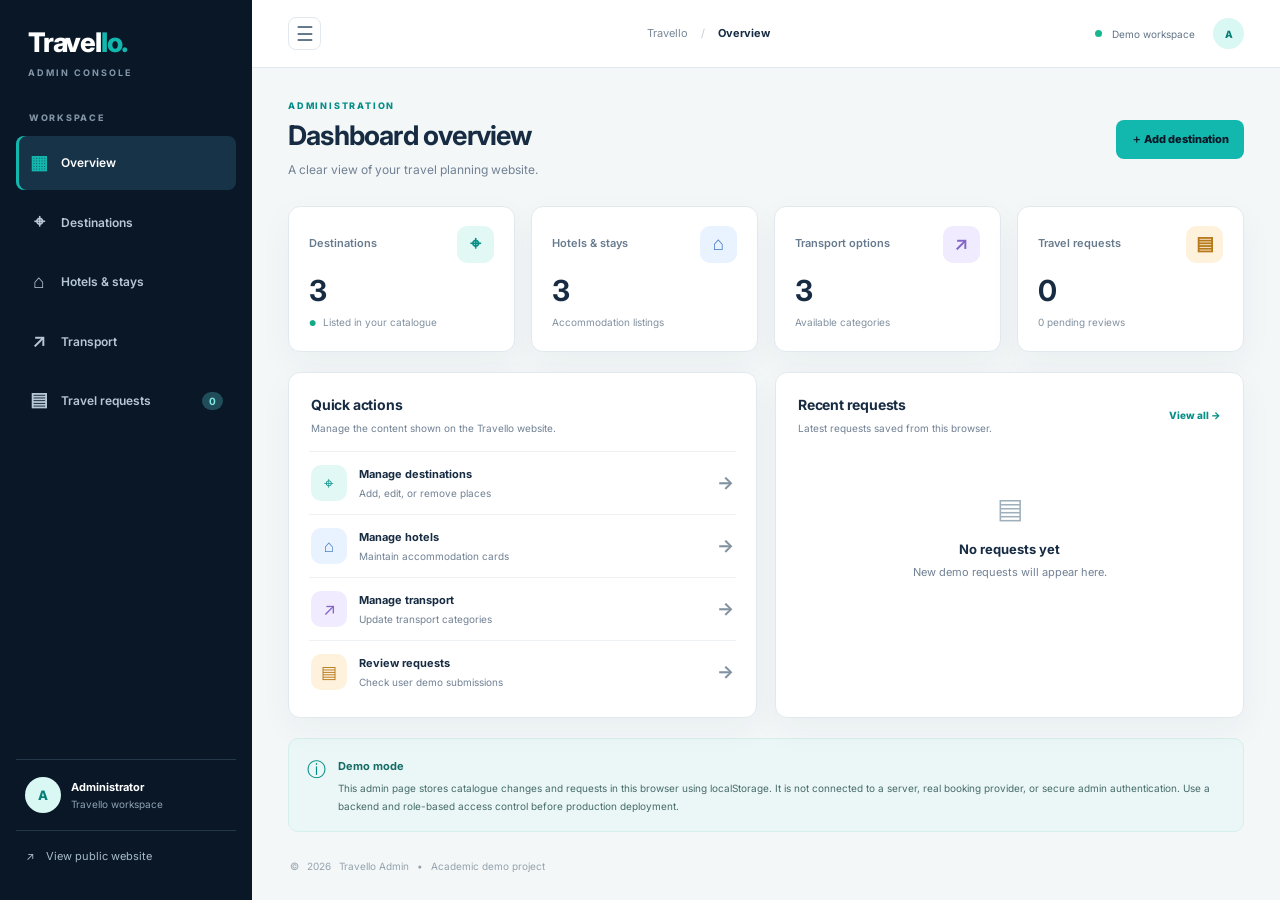
==== commit 1f770fe5: "Admin Dashboard is Updated" ====
--- a/Frontend/admin.html
+++ b/Frontend/admin.html
@@ -1,1014 +1,260 @@
-
 <!DOCTYPE html>
 <html lang="en">
 <head>
-<meta charset="UTF-8">
-<meta name="viewport" content="width=device-width, initial-scale=1.0">
-<title>Travello | Admin Panel</title>
-
-<style>
-:root {
-  --navy:#10243a;
-  --dark:#091727;
-  --teal:#12b8ad;
-  --bg:#f3f7f8;
-  --white:#fff;
-  --text:#172c42;
-  --muted:#687b8e;
-  --line:#e0e8ed;
-  --red:#d83b4b;
-  --green:#138a55;
-}
-*{box-sizing:border-box;margin:0;padding:0}
-body{font-family:Arial,sans-serif;background:var(--bg);color:var(--text)}
-button,input,select,textarea{font:inherit}
-button{cursor:pointer}
-.layout{display:flex;min-height:100vh}
-.sidebar{width:245px;background:var(--dark);color:white;padding:25px 16px;flex-shrink:0}
-.brand{font-size:27px;font-weight:800;padding:5px 10px 30px}
-.brand span{color:var(--teal)}
-.side-label{font-size:11px;color:#91a4b7;margin:12px 10px}
-.nav-btn{width:100%;text-align:left;padding:13px 12px;border:0;border-radius:8px;background:transparent;color:#d1dce6;margin:3px 0;font-size:13px}
-.nav-btn:hover,.nav-btn.active{background:#18364e;color:white}
-.nav-btn.active{border-left:3px solid var(--teal)}
-.side-note{margin:40px 10px 0;color:#91a4b7;font-size:12px;line-height:1.8}
-.main{flex:1;min-width:0}
-.topbar{height:72px;background:white;border-bottom:1px solid var(--line);display:flex;align-items:center;justify-content:space-between;padding:0 28px}
-.topbar h2{font-size:18px}
-.admin-badge{background:var(--navy);color:white;border-radius:50%;width:38px;height:38px;display:grid;place-items:center;font-weight:bold}
-.content{padding:28px;max-width:1550px;margin:auto}
-.heading{display:flex;justify-content:space-between;align-items:center;gap:15px;flex-wrap:wrap;margin-bottom:24px}
-.heading h1{font-size:26px;margin-bottom:7px}
-.heading p{font-size:13px;color:var(--muted)}
-.btn{border:0;border-radius:8px;padding:11px 15px;font-size:13px;font-weight:bold}
-.primary{background:var(--teal);color:var(--dark)}
-.secondary{background:white;border:1px solid var(--line);color:var(--text)}
-.danger{background:#fff0f1;color:var(--red)}
-.stats{display:grid;grid-template-columns:repeat(4,minmax(0,1fr));gap:15px;margin-bottom:24px}
-.stat{background:white;border:1px solid var(--line);border-radius:11px;padding:20px}
-.stat p{font-size:13px;color:var(--muted)}
-.stat strong{display:block;font-size:29px;margin-top:13px}
-.panel{background:white;border:1px solid var(--line);border-radius:12px;overflow:hidden;margin-bottom:22px}
-.panel-head{display:flex;align-items:center;justify-content:space-between;gap:14px;flex-wrap:wrap;padding:20px;border-bottom:1px solid var(--line)}
-.panel-head h2{font-size:18px;margin-bottom:6px}
-.panel-head p{font-size:12px;color:var(--muted)}
-.toolbar{display:flex;gap:9px;flex-wrap:wrap}
-.control{border:1px solid var(--line);border-radius:8px;padding:10px 12px;background:white;color:var(--text);width:100%;min-width:0;outline:none;font-size:13px}
-.control:focus{border-color:var(--teal)}
-.toolbar .control{width:auto;max-width:220px}
-.search{min-width:200px!important}
-.table-wrap{overflow-x:auto}
-table{width:100%;border-collapse:collapse;white-space:nowrap}
-th{background:#f8fafb;text-align:left;padding:14px 16px;font-size:11px;color:var(--muted);text-transform:uppercase}
-td{padding:14px 16px;border-top:1px solid #edf1f4;font-size:12px;vertical-align:middle}
-.thumb{width:70px;height:48px;object-fit:cover;border-radius:6px;background:#edf2f5}
-.type-tag{display:inline-block;padding:6px 9px;border-radius:6px;font-size:11px;text-transform:capitalize;font-weight:bold;background:#e4f8f6;color:#087c74}
-.actions{display:flex;gap:6px}
-.edit-btn,.delete-btn{border:0;border-radius:6px;padding:8px 10px;font-size:11px;font-weight:bold}
-.edit-btn{background:#e4f8f6;color:#087c74}
-.delete-btn{background:#fff0f1;color:var(--red)}
-.status{padding:8px;border:1px solid var(--line);border-radius:6px;font-size:11px}
-.empty{text-align:center;padding:45px 15px;color:var(--muted);font-size:13px}
-.empty strong{display:block;color:var(--text);font-size:16px;margin-bottom:8px}
-.panel-foot{padding:15px 20px;border-top:1px solid var(--line);display:flex;justify-content:space-between;gap:10px;align-items:center;flex-wrap:wrap;color:var(--muted);font-size:12px}
-.service-grid{padding:20px;display:grid;grid-template-columns:repeat(3,minmax(0,1fr));gap:18px}
-.service-card{border:1px solid var(--line);border-radius:11px;overflow:hidden;min-width:0}
-.service-image{width:100%;height:170px;object-fit:cover;display:block;background:#edf2f5}
-.service-content{padding:15px}
-.service-meta{display:flex;justify-content:space-between;align-items:center;gap:8px;margin-bottom:10px}
-.service-content h3{font-size:17px;margin-bottom:8px;overflow-wrap:anywhere}
-.service-content .location{font-size:12px;color:var(--muted);margin-bottom:9px}
-.service-content .description{font-size:13px;line-height:1.6;color:var(--muted);min-height:40px;overflow-wrap:anywhere}
-.price{font-size:20px;font-weight:bold;color:var(--navy)}
-.duration{font-size:11px;color:var(--muted);margin-top:7px}
-.service-actions{display:flex;gap:8px;margin-top:15px}
-.service-actions button{flex:1}
-.modal{position:fixed;inset:0;background:#091727b8;display:none;align-items:center;justify-content:center;padding:15px;z-index:20}
-.modal.open{display:flex}
-.modal-box{width:100%;max-width:720px;max-height:92vh;overflow:auto;background:white;border-radius:13px}
-.modal-head{padding:20px;border-bottom:1px solid var(--line);display:flex;align-items:center;justify-content:space-between}
-.modal-head h2{font-size:20px}
-.close-btn{border:0;border-radius:7px;width:34px;height:34px;font-size:21px;background:#edf2f5}
-.form{padding:22px}
-.form-grid{display:grid;grid-template-columns:1fr 1fr;gap:17px}
-.field{display:flex;flex-direction:column;gap:8px;min-width:0}
-.field label{font-size:12px;font-weight:bold}
-.field.full{grid-column:1/-1}
-.field textarea{min-height:105px;resize:vertical}
-.image-preview{width:100%;height:180px;object-fit:cover;border:1px solid var(--line);border-radius:8px;display:none;background:#f5f7f8}
-.form-actions{display:flex;justify-content:flex-end;gap:10px;margin-top:22px}
-.notice{background:#fff9e9;border:1px solid #f1e4bc;border-radius:9px;padding:14px;font-size:12px;color:#775d21;line-height:1.7;margin-top:18px}
-.toast{position:fixed;bottom:20px;right:20px;background:var(--dark);color:white;padding:14px 18px;border-radius:8px;display:none;z-index:50;font-size:13px}
-.toast.show{display:block}
-[hidden]{display:none!important}
-@media(max-width:1100px){
- .stats{grid-template-columns:repeat(2,minmax(0,1fr))}
- .service-grid{grid-template-columns:repeat(2,minmax(0,1fr))}
- .content{padding:20px}
-}
-@media(max-width:700px){
- .layout{flex-direction:column}
- .sidebar{width:100%;padding:16px}
- .brand{padding:0 8px 15px}
- .side-label,.side-note{display:none}
- .sidebar nav{display:flex;overflow-x:auto;gap:5px}
- .nav-btn{width:auto;white-space:nowrap;margin:0}
- .topbar{height:62px;padding:0 15px}
- .content{padding:15px 11px}
- .stats{gap:9px}
- .stat{padding:14px}
- .stat strong{font-size:24px}
- .stat p{font-size:11px}
- .service-grid{grid-template-columns:1fr;padding:12px}
- .toolbar,.toolbar .control,.toolbar .btn{width:100%;max-width:none}
- .form-grid{grid-template-columns:1fr}
- .field.full{grid-column:auto}
- .form{padding:16px}
- .heading h1{font-size:23px}
-}
-</style>
+  <meta charset="utf-8">
+  <meta name="viewport" content="width=device-width, initial-scale=1">
+  <meta name="description" content="Travello administration dashboard">
+  <title>Travello Admin | Dashboard</title>
+  <link rel="preconnect" href="https://fonts.googleapis.com">
+  <link href="https://fonts.googleapis.com/css2?family=Inter:wght@400;500;600;700;800&display=swap" rel="stylesheet">
+  <style>
+    :root{--navy:#10243a;--dark:#091727;--teal:#12b8ad;--pale:#e4f8f6;--bg:#f3f7f8;--text:#172c42;--muted:#718194;--line:#e2e9ee;--white:#fff;--shadow:0 12px 34px #10243a0b}
+    *{box-sizing:border-box;margin:0;padding:0}body{font-family:Inter,Arial,sans-serif;color:var(--text);background:var(--bg);font-size:13px;line-height:1.6}button,input,textarea,select{font:inherit}button{cursor:pointer}a{color:inherit;text-decoration:none}.sidebar{width:252px;background:var(--dark);color:#dce6ee;position:fixed;inset:0 auto 0 0;display:flex;flex-direction:column;padding:27px 16px 17px;z-index:20}.brand{font-size:27px;font-weight:800;letter-spacing:-1.2px;color:#fff;padding:0 12px 33px;line-height:1.15}.brand span{color:var(--teal)}.brand small{display:block;font-size:9px;letter-spacing:2px;color:#8497a9;font-weight:700;margin-top:10px}.side-label{font-size:9px;letter-spacing:1.7px;color:#7f91a3;font-weight:800;padding:0 13px 10px}.side-nav{display:grid;gap:5px}.nav-item{border:0;background:transparent;color:#b8c7d5;text-align:left;padding:12px 13px;border-radius:8px;display:flex;align-items:center;gap:12px;font-size:12px;font-weight:600}.nav-item span{font-size:19px;width:20px;text-align:center}.nav-item:hover,.nav-item.active{background:#173348;color:#fff}.nav-item.active{box-shadow:inset 3px 0 var(--teal)}.nav-item.active span{color:var(--teal)}.nav-item b{margin-left:auto;background:#214d5b;color:#7debe1;border-radius:20px;padding:1px 7px;font-size:10px}.sidebar-bottom{margin-top:auto}.admin-profile{display:flex;align-items:center;gap:10px;border-top:1px solid #26394b;border-bottom:1px solid #26394b;padding:17px 9px}.avatar{width:36px;height:36px;border-radius:50%;display:grid;place-items:center;background:#d9f7f3;color:#087e76;font-weight:800;border:0}.admin-profile strong,.admin-profile small{display:block}.admin-profile strong{font-size:11px;color:#fff}.admin-profile small{font-size:10px;color:#8fa2b4}.view-site{display:flex;gap:11px;padding:17px 10px;color:#a9bbc9;font-size:11px}.view-site:hover{color:var(--teal)}.main{margin-left:252px;min-height:100vh}.topbar{height:68px;background:#fff;border-bottom:1px solid var(--line);display:flex;align-items:center;justify-content:space-between;padding:0 36px;position:sticky;top:0;z-index:10}.breadcrumbs{font-size:11px;color:#7a8998}.breadcrumbs span{padding:0 10px;color:#c2ccd4}.breadcrumbs strong{color:var(--text)}.top-actions{display:flex;align-items:center;gap:10px;font-size:10px;color:#617487}.status-dot{width:7px;height:7px;border-radius:50%;background:#19b78d}.small-avatar{width:31px;height:31px;margin-left:8px}.mobile-menu{display:none}.page-wrap{max-width:1440px;margin:auto;padding:31px 36px 18px}.page-heading{display:flex;align-items:center;justify-content:space-between;gap:20px;margin-bottom:26px}.eyebrow{font-size:9px;letter-spacing:1.8px;color:#078f87;font-weight:800}.page-heading h1{font-size:27px;letter-spacing:-.8px;line-height:1.3;margin:5px 0 7px}.subtitle{color:var(--muted);font-size:12px}.btn{border:0;border-radius:8px;padding:11px 15px;display:inline-flex;align-items:center;justify-content:center;gap:6px;font-size:11px;font-weight:800;white-space:nowrap;transition:.18s}.primary{background:var(--teal);color:var(--dark)}.primary:hover{background:#47d9cf;transform:translateY(-1px)}.secondary{background:#eef3f6;color:#43576a}.stats-grid{display:grid;grid-template-columns:repeat(4,minmax(0,1fr));gap:16px;margin-bottom:20px}.stat-card,.content-card{background:#fff;border:1px solid var(--line);border-radius:12px;box-shadow:var(--shadow)}.stat-card{padding:19px 20px}.stat-top{display:flex;align-items:center;justify-content:space-between;color:#687b8e;font-size:11px;font-weight:600}.stat-icon,.quick-icon{width:37px;height:37px;border-radius:10px;display:grid;place-items:center;font-size:19px}.teal{background:#e1f8f5;color:#078f87}.blue{background:#e9f2ff;color:#4279c6}.violet{background:#f0ebff;color:#8466c7}.amber{background:#fff2dd;color:#b77a1b}.stat-card>strong{display:block;font-size:29px;letter-spacing:-1px;line-height:1.4;margin-top:8px}.stat-card small{font-size:10px;color:#8291a0}.trend{color:#13a987;font-size:8px;margin-right:4px}.overview-grid{display:grid;grid-template-columns:1fr 1fr;gap:18px;margin-bottom:20px}.content-card{overflow:hidden}.card-heading{padding:21px 22px 15px;display:flex;justify-content:space-between;align-items:center;gap:10px}.card-heading h2,.toolbar h2{font-size:14px;letter-spacing:-.2px}.card-heading p,.toolbar p{font-size:10px;color:var(--muted);margin-top:4px}.quick-actions{padding:0 20px 14px}.quick-action{width:100%;display:flex;align-items:center;text-align:left;gap:12px;border:0;border-top:1px solid #edf1f4;padding:13px 2px;background:#fff;color:var(--text)}.quick-action>span:nth-child(2){flex:1}.quick-action strong,.quick-action small{display:block}.quick-action strong{font-size:11px}.quick-action small{font-size:10px;color:var(--muted);margin-top:2px}.quick-action>b{font-size:18px;color:#8292a0}.quick-action:hover strong,.text-btn:hover{color:#078f87}.quick-icon{width:36px;height:36px;font-size:17px}.text-btn{border:0;background:none;color:#078f87;font-weight:800;font-size:10px;white-space:nowrap}.recent-list{padding:0 22px 18px}.recent-item{display:flex;align-items:center;gap:11px;padding:13px 0;border-top:1px solid #edf1f4}.recent-avatar{width:34px;height:34px;border-radius:9px;background:#edf4f7;display:grid;place-items:center;font-weight:800;color:#63798b}.recent-info{min-width:0;flex:1}.recent-info strong,.recent-info small{display:block;overflow:hidden;text-overflow:ellipsis;white-space:nowrap}.recent-info strong{font-size:11px}.recent-info small{font-size:10px;color:var(--muted)}.notice{display:flex;gap:12px;background:#eaf7f6;border:1px solid #d5efeb;border-radius:10px;padding:16px 18px;color:#476b6a}.notice>span{font-size:19px;color:#078f87}.notice strong{font-size:11px;color:#166b66}.notice p{font-size:10px;line-height:1.8;margin-top:3px}.view{display:none}.view.active{display:block}.toolbar{padding:21px 22px;display:flex;justify-content:space-between;align-items:center;gap:18px;flex-wrap:wrap}.toolbar-actions{display:flex;gap:9px;align-items:center}.search{width:210px;border:1px solid #dfe7ec;border-radius:8px;background:#fff;padding:10px 12px;font-size:11px;color:var(--text);outline:none}.search:focus,.form-field input:focus,.form-field textarea:focus,.form-field select:focus{border-color:var(--teal);box-shadow:0 0 0 3px #12b8ad1a}.select-search{width:145px}.table-wrap{width:100%;overflow-x:auto}table{width:100%;border-collapse:collapse;white-space:nowrap}thead{background:#f8fafb}th{font-size:9px;letter-spacing:.7px;text-align:left;color:#8291a0;font-weight:800;padding:13px 20px;border-top:1px solid #edf1f4;border-bottom:1px solid #edf1f4}td{padding:14px 20px;border-bottom:1px solid #edf1f4;font-size:11px;vertical-align:middle}tbody tr:last-child td{border-bottom:0}tbody tr:hover{background:#fbfdfd}.name-cell{display:flex;align-items:center;gap:11px;min-width:190px}.thumb{width:43px;height:40px;border-radius:7px;object-fit:cover;background:#e9f1f4;display:grid;place-items:center;font-size:17px;overflow:hidden;flex-shrink:0}.thumb img{width:100%;height:100%;object-fit:cover}.name-cell strong,.name-cell small{display:block}.name-cell strong{font-size:11px}.name-cell small{font-size:9px;color:var(--muted);margin-top:2px}.description-cell{max-width:270px;white-space:normal;color:#738395;line-height:1.6}.status{display:inline-flex;align-items:center;gap:5px;border-radius:20px;padding:4px 8px;font-size:9px;font-weight:700;background:#e6f8f0;color:#16875f}.status:before{content:"";width:5px;height:5px;border-radius:50%;background:currentColor}.status.draft{background:#fff2dc;color:#a66b12}.status.reviewed{background:#e8f1ff;color:#3c6fb5}.row-actions{display:flex;gap:6px;justify-content:flex-end}.action-btn{border:1px solid #e2e9ee;background:#fff;color:#5f7385;border-radius:6px;padding:6px 8px;font-size:10px}.action-btn:hover{border-color:var(--teal);color:#078f87}.action-btn.danger:hover{border-color:#e5a5a5;color:#b23b3b}.table-foot{border-top:1px solid #edf1f4;padding:13px 21px;font-size:10px;color:#8392a0}.empty-state{text-align:center;padding:35px 20px}.empty-state>div{font-size:28px;color:#9eb0bc}.empty-state h3{font-size:13px;margin:8px 0 4px}.empty-state p{font-size:11px;color:var(--muted)}.page-footer{display:flex;gap:8px;color:#95a2ad;font-size:10px;padding:26px 2px 0}.modal-backdrop{position:fixed;inset:0;background:#071827a8;z-index:50;display:grid;place-items:center;padding:18px}.modal-backdrop[hidden]{display:none}.modal{width:min(510px,100%);max-height:92vh;overflow:auto;background:#fff;border-radius:14px;box-shadow:0 25px 80px #0003}.modal-head{display:flex;align-items:center;justify-content:space-between;padding:21px 24px;border-bottom:1px solid var(--line)}.modal-head h2{font-size:18px;margin-top:3px}.icon-btn{width:33px;height:33px;border:1px solid #e2e9ee;border-radius:8px;background:#fff;color:#63778a;font-size:20px;display:grid;place-items:center}.modal-body{padding:22px 24px;display:grid;gap:14px}.form-field label{display:block;font-size:10px;font-weight:800;color:#5e7184;margin-bottom:6px}.form-field input,.form-field textarea,.form-field select{width:100%;border:1px solid #dce5ea;border-radius:8px;padding:11px 12px;font-size:12px;color:var(--text);outline:none;background:#fff}.form-field textarea{resize:vertical}.modal-actions{display:flex;justify-content:flex-end;gap:9px;padding-top:6px}.form-error{color:#b42318;background:#fff0ef;padding:9px;border-radius:6px;font-size:11px}.detail-grid{display:grid;grid-template-columns:110px 1fr;gap:12px;font-size:11px}.detail-grid dt{color:#7a8b9a}.detail-grid dd{font-weight:600;overflow-wrap:anywhere}.detail-notes{white-space:pre-wrap;font-weight:400!important;color:#63778a}.toast{position:fixed;right:22px;bottom:22px;background:var(--navy);color:#fff;padding:13px 17px;border-radius:8px;border-left:4px solid var(--teal);box-shadow:0 12px 30px #10243a25;z-index:90;font-size:11px;max-width:min(420px,calc(100vw - 44px));opacity:0;transform:translateY(8px);pointer-events:none;transition:.2s}.toast.show{opacity:1;transform:translateY(0)}@media(max-width:1120px){.sidebar{width:220px}.main{margin-left:220px}.page-wrap{padding:27px 24px}.topbar{padding:0 24px}.stats-grid{grid-template-columns:repeat(2,minmax(0,1fr))}.overview-grid{grid-template-columns:1fr}.toolbar-actions{flex-wrap:wrap}.search{width:190px}}@media(max-width:720px){.sidebar{transform:translateX(-100%);transition:transform .22s;width:252px;box-shadow:15px 0 35px #0002}.sidebar.open{transform:translateX(0)}.main{margin-left:0}.topbar{height:60px;padding:0 16px;gap:12px}.mobile-menu{display:grid;flex-shrink:0}.breadcrumbs{margin-right:auto}.top-status{display:none}.page-wrap{padding:24px 15px}.page-heading{align-items:flex-start;flex-direction:column}.page-heading h1{font-size:24px}.stats-grid{gap:10px}.stat-card{padding:15px}.stat-card>strong{font-size:25px}.toolbar{align-items:flex-start;padding:18px 15px}.toolbar-actions{width:100%}.toolbar-actions .search{flex:1;min-width:0}.toolbar-actions .btn{flex:1}.table-wrap{overflow-x:auto}th,td{padding:12px 14px}.notice{padding:13px}.modal-head{padding:18px}.modal-body{padding:18px}.page-footer{flex-wrap:wrap}}@media(max-width:390px){.stats-grid{grid-template-columns:1fr 1fr}.stat-card small{font-size:9px}.top-actions{gap:5px}.page-heading .btn{width:100%}.toolbar-actions .btn{font-size:10px;padding:10px 8px}}
+  </style>
 </head>
-
 <body>
-<div class="layout">
-  <aside class="sidebar">
-    <div class="brand">Travel<span>lo.</span></div>
-    <div class="side-label">ADMIN MANAGEMENT</div>
-
-    <nav>
-      <button class="nav-btn active" data-page="dashboard">▦ Dashboard</button>
-      <button class="nav-btn" data-page="services">＋ Manage Services</button>
-      <button class="nav-btn" data-page="bookings">▤ Customer Bookings</button>
+  <aside class="sidebar" id="sidebar">
+    <a class="brand" href="admin.html">Travel<span>lo.</span><small>ADMIN CONSOLE</small></a>
+    <div class="side-label">WORKSPACE</div>
+    <nav class="side-nav" aria-label="Admin navigation">
+      <button class="nav-item active" data-view="overview"><span>▦</span> Overview</button>
+      <button class="nav-item" data-view="destinations"><span>⌖</span> Destinations</button>
+      <button class="nav-item" data-view="hotels"><span>⌂</span> Hotels & stays</button>
+      <button class="nav-item" data-view="transport"><span>↗</span> Transport</button>
+      <button class="nav-item" data-view="requests"><span>▤</span> Travel requests <b id="requestBadge">0</b></button>
     </nav>
-
-    <div class="side-note">
-      <strong>Travello Admin</strong><br>
-      Service & Booking Management
+    <div class="sidebar-bottom">
+      <div class="admin-profile"><div class="avatar">A</div><div><strong>Administrator</strong><small>Travello workspace</small></div></div>
+      <a href="index.html" class="view-site">↗ <span>View public website</span></a>
     </div>
   </aside>
 
   <main class="main">
     <header class="topbar">
-      <h2>Admin Dashboard</h2>
-      <div class="admin-badge">A</div>
+      <button class="icon-btn mobile-menu" id="mobileMenu" aria-label="Toggle menu">☰</button>
+      <div class="breadcrumbs">Travello <span>/</span> <strong id="crumb">Overview</strong></div>
+      <div class="top-actions"><span class="status-dot"></span><span class="top-status">Demo workspace</span><button class="avatar small-avatar" title="Administrator">A</button></div>
     </header>
-
-    <section class="content">
-      <div class="heading">
-        <div>
-          <h1 id="pageTitle">Dashboard</h1>
-          <p id="pageSubtitle">Manage services and customer bookings.</p>
-        </div>
-        <button class="btn primary" id="headingAddBtn">＋ Add Service</button>
-      </div>
-
-      <div class="stats">
-        <div class="stat"><p>Total Services</p><strong id="totalServices">0</strong></div>
-        <div class="stat"><p>Travel Packages</p><strong id="travelServices">0</strong></div>
-        <div class="stat"><p>Hotels</p><strong id="hotelServices">0</strong></div>
-        <div class="stat"><p>Transport Services</p><strong id="transportServices">0</strong></div>
-      </div>
-
-      <!-- SERVICES PAGE -->
-      <section id="servicesPage">
-        <div class="panel">
-          <div class="panel-head">
-            <div>
-              <h2>Manage Travel Services</h2>
-              <p>Add and maintain your travel packages, hotels and transport.</p>
+    <div class="page-wrap">
+      <section class="page-heading">
+        <div><p class="eyebrow">ADMINISTRATION</p><h1 id="pageTitle">Dashboard overview</h1><p class="subtitle" id="pageSubtitle">A clear view of your travel planning website.</p></div>
+        <button class="btn primary" id="headingAction">＋ Add destination</button>
+      </section>
+
+      <section class="view active" id="view-overview">
+        <div class="stats-grid">
+          <article class="stat-card"><div class="stat-top"><span>Destinations</span><span class="stat-icon teal">⌖</span></div><strong id="statDestinations">3</strong><small><span class="trend">●</span> Listed in your catalogue</small></article>
+          <article class="stat-card"><div class="stat-top"><span>Hotels & stays</span><span class="stat-icon blue">⌂</span></div><strong id="statHotels">3</strong><small>Accommodation listings</small></article>
+          <article class="stat-card"><div class="stat-top"><span>Transport options</span><span class="stat-icon violet">↗</span></div><strong id="statTransport">3</strong><small>Available categories</small></article>
+          <article class="stat-card"><div class="stat-top"><span>Travel requests</span><span class="stat-icon amber">▤</span></div><strong id="statRequests">0</strong><small id="requestSummary">Saved in this browser</small></article>
+        </div>
+        <div class="overview-grid">
+          <article class="content-card">
+            <div class="card-heading"><div><h2>Quick actions</h2><p>Manage the content shown on the Travello website.</p></div></div>
+            <div class="quick-actions">
+              <button class="quick-action" data-open="destinations"><span class="quick-icon teal">⌖</span><span><strong>Manage destinations</strong><small>Add, edit, or remove places</small></span><b>→</b></button>
+              <button class="quick-action" data-open="hotels"><span class="quick-icon blue">⌂</span><span><strong>Manage hotels</strong><small>Maintain accommodation cards</small></span><b>→</b></button>
+              <button class="quick-action" data-open="transport"><span class="quick-icon violet">↗</span><span><strong>Manage transport</strong><small>Update transport categories</small></span><b>→</b></button>
+              <button class="quick-action" data-open="requests"><span class="quick-icon amber">▤</span><span><strong>Review requests</strong><small>Check user demo submissions</small></span><b>→</b></button>
             </div>
-            <div class="toolbar">
-              <input id="serviceSearch" class="control search" placeholder="Search services...">
-              <select id="serviceFilter" class="control">
-                <option value="all">All Services</option>
-                <option value="travel">Travel Packages</option>
-                <option value="hotel">Hotels</option>
-                <option value="transport">Transport</option>
-              </select>
-              <button class="btn primary" id="addServiceBtn">＋ Add Service</button>
-            </div>
-          </div>
-
-          <div class="service-grid" id="serviceGrid"></div>
-          <div class="empty" id="serviceEmpty" hidden>
-            <strong>No services added yet</strong>
-            Add your first hotel, travel package or transport service.
-          </div>
-          <div class="panel-foot">
-            <span id="serviceCount">0 services</span>
-            <button class="btn secondary" id="exportServicesBtn">Export Services CSV</button>
-          </div>
-        </div>
-      </section>
-
-      <!-- DASHBOARD PAGE -->
-      <section id="dashboardPage" hidden>
-        <div class="panel">
-          <div class="panel-head">
-            <div>
-              <h2>Recently Added Services</h2>
-              <p>Your latest available travel products.</p>
-            </div>
-            <button class="btn primary" id="dashboardAddBtn">＋ Add Service</button>
-          </div>
-          <div class="service-grid" id="dashboardGrid"></div>
-          <div class="empty" id="dashboardEmpty" hidden>
-            <strong>No services available</strong>
-            Add a service to start building your Travello catalogue.
-          </div>
-        </div>
-
-        <div class="panel">
-          <div class="panel-head">
-            <div>
-              <h2>Recent Customer Bookings</h2>
-              <p>Requests submitted from the website.</p>
-            </div>
-            <button class="btn secondary" id="viewBookingsBtn">View Bookings</button>
-          </div>
-          <div class="table-wrap">
-            <table>
-              <thead>
-                <tr>
-                  <th>Booking ID</th><th>Customer</th><th>Type</th>
-                  <th>Requested Item</th><th>Date</th><th>Status</th>
-                </tr>
-              </thead>
-              <tbody id="recentBookingTable"></tbody>
-            </table>
-          </div>
-          <div class="empty" id="recentBookingEmpty" hidden>
-            <strong>No bookings found</strong>
-            Customer requests will appear here when saved by the homepage.
-          </div>
-        </div>
-      </section>
-
-      <!-- CUSTOMER BOOKINGS PAGE -->
-      <section id="bookingsPage" hidden>
-        <div class="panel">
-          <div class="panel-head">
-            <div>
-              <h2>Customer Booking Requests</h2>
-              <p>Review customer requests and update their status.</p>
-            </div>
-            <div class="toolbar">
-              <input id="bookingSearch" class="control search" placeholder="Search customer or booking...">
-              <select id="bookingFilter" class="control">
-                <option value="all">All Types</option>
-                <option value="travel">Travel</option>
-                <option value="hotel">Hotel</option>
-                <option value="transport">Transport</option>
-              </select>
-              <button class="btn secondary" id="exportBookingsBtn">Export CSV</button>
-            </div>
-          </div>
-          <div class="table-wrap">
-            <table>
-              <thead>
-                <tr>
-                  <th>Booking ID</th><th>Customer</th><th>Type</th>
-                  <th>Requested Item</th><th>Booking Date</th>
-                  <th>Requested On</th><th>Status</th><th>Actions</th>
-                </tr>
-              </thead>
-              <tbody id="bookingTable"></tbody>
-            </table>
-          </div>
-          <div class="empty" id="bookingEmpty" hidden>
-            <strong>No customer bookings found</strong>
-            Booking requests saved by index.html will appear here.
-          </div>
-          <div class="panel-foot">
-            <span id="bookingCount">0 bookings</span>
-            <button class="btn danger" id="clearBookingsBtn">Clear All Demo Bookings</button>
-          </div>
-        </div>
-      </section>
-
-      <div class="notice">
-        <strong>Demo storage:</strong> Services are stored in
-        <code>travello_services</code>, and customer booking requests are read
-        from <code>travello_demo_requests</code>. Both use this browser's
-        LocalStorage. To show new services on the public homepage, index.html
-        must also read the <code>travello_services</code> data. This dashboard
-        is not a secure production admin system.
-      </div>
+          </article>
+          <article class="content-card">
+            <div class="card-heading"><div><h2>Recent requests</h2><p>Latest requests saved from this browser.</p></div><button class="text-btn" data-open="requests">View all →</button></div>
+            <div id="recentRequests" class="recent-list"></div>
+          </article>
+        </div>
+        <div class="notice"><span>ⓘ</span><div><strong>Demo mode</strong><p>This admin page stores catalogue changes and requests in this browser using localStorage. It is not connected to a server, real booking provider, or secure admin authentication. Use a backend and role-based access control before production deployment.</p></div></div>
+      </section>
+
+      <section class="view" id="view-destinations">
+        <div class="content-card">
+          <div class="toolbar"><div><h2>Destination catalogue</h2><p>Manage the places displayed in the public website.</p></div><div class="toolbar-actions"><input class="search" id="destinationSearch" placeholder="Search destinations…" aria-label="Search destinations"><button class="btn primary" data-add="destinations">＋ Add destination</button></div></div>
+          <div class="table-wrap"><table><thead><tr><th>DESTINATION</th><th>CATEGORY</th><th>DESCRIPTION</th><th>STATUS</th><th></th></tr></thead><tbody id="destinationRows"></tbody></table></div>
+          <div class="table-foot" id="destinationCount"></div>
+        </div>
+      </section>
+
+      <section class="view" id="view-hotels">
+        <div class="content-card">
+          <div class="toolbar"><div><h2>Hotels & stays</h2><p>Maintain sample accommodation listings.</p></div><div class="toolbar-actions"><input class="search" id="hotelSearch" placeholder="Search stays…" aria-label="Search hotels"><button class="btn primary" data-add="hotels">＋ Add hotel</button></div></div>
+          <div class="table-wrap"><table><thead><tr><th>PROPERTY</th><th>TYPE</th><th>DESCRIPTION</th><th>STATUS</th><th></th></tr></thead><tbody id="hotelRows"></tbody></table></div>
+          <div class="table-foot" id="hotelCount"></div>
+        </div>
+      </section>
+
+      <section class="view" id="view-transport">
+        <div class="content-card">
+          <div class="toolbar"><div><h2>Transport options</h2><p>Maintain the transport categories offered to travellers.</p></div><div class="toolbar-actions"><input class="search" id="transportSearch" placeholder="Search transport…" aria-label="Search transport"><button class="btn primary" data-add="transport">＋ Add option</button></div></div>
+          <div class="table-wrap"><table><thead><tr><th>OPTION</th><th>ICON</th><th>DESCRIPTION</th><th>STATUS</th><th></th></tr></thead><tbody id="transportRows"></tbody></table></div>
+          <div class="table-foot" id="transportCount"></div>
+        </div>
+      </section>
+
+      <section class="view" id="view-requests">
+        <div class="content-card">
+          <div class="toolbar"><div><h2>Travel requests</h2><p>Review demo requests submitted through the public website.</p></div><div class="toolbar-actions"><input class="search" id="requestSearch" placeholder="Search name, email, ID…" aria-label="Search requests"><select class="search select-search" id="requestStatusFilter" aria-label="Filter by status"><option value="all">All statuses</option><option value="Pending review">Pending review</option><option value="Reviewed">Reviewed</option></select></div></div>
+          <div class="table-wrap"><table><thead><tr><th>REQUEST</th><th>TRAVELLER</th><th>TRAVEL DATE</th><th>STATUS</th><th>SUBMITTED</th><th></th></tr></thead><tbody id="requestRows"></tbody></table></div>
+          <div class="table-foot" id="requestCount"></div>
+          <div class="empty-state" id="emptyRequests" hidden><div>▤</div><h3>No travel requests yet</h3><p>Requests submitted through the public site in this browser will appear here.</p></div>
+        </div>
+      </section>
+      <footer class="page-footer">© <span id="year"></span> Travello Admin <span>•</span> Academic demo project</footer>
+    </div>
+  </main>
+
+  <div class="modal-backdrop" id="itemModal" hidden>
+    <section class="modal" role="dialog" aria-modal="true" aria-labelledby="modalTitle">
+      <header class="modal-head"><div><p class="eyebrow">CATALOGUE MANAGEMENT</p><h2 id="modalTitle">Add item</h2></div><button class="icon-btn" data-dismiss aria-label="Close">×</button></header>
+      <form id="itemForm" class="modal-body">
+        <input type="hidden" id="itemKind"><input type="hidden" id="itemId">
+        <div class="form-field"><label for="itemName">Name *</label><input id="itemName" required maxlength="90" placeholder="Enter a name"></div>
+        <div class="form-field"><label for="itemCategory" id="categoryLabel">Category *</label><input id="itemCategory" required maxlength="60" placeholder="e.g. Beach escape"></div>
+        <div class="form-field"><label for="itemDescription">Description *</label><textarea id="itemDescription" required rows="3" maxlength="280" placeholder="Write a short description"></textarea></div>
+        <div class="form-field" id="imageField"><label for="itemImage">Image URL (optional)</label><input id="itemImage" type="url" placeholder="https://example.com/image.jpg"></div>
+        <div class="form-field"><label for="itemStatus">Status</label><select id="itemStatus"><option>Active</option><option>Draft</option></select></div>
+        <p class="form-error" id="formError" hidden></p>
+        <div class="modal-actions"><button type="button" class="btn secondary" data-dismiss>Cancel</button><button class="btn primary" type="submit">Save changes</button></div>
+      </form>
     </section>
-  </main>
-</div>
-
-<!-- ADD / EDIT SERVICE FORM -->
-<div class="modal" id="serviceModal">
-  <div class="modal-box">
-    <div class="modal-head">
-      <h2 id="serviceModalTitle">Add New Service</h2>
-      <button class="close-btn" id="closeServiceModal" type="button">×</button>
-    </div>
-
-    <form class="form" id="serviceForm">
-      <input type="hidden" id="serviceId">
-
-      <div class="form-grid">
-        <div class="field">
-          <label for="serviceType">Service Category *</label>
-          <select id="serviceType" class="control" required>
-            <option value="travel">Travel Package</option>
-            <option value="hotel">Hotel</option>
-            <option value="transport">Transport</option>
-          </select>
-        </div>
-
-        <div class="field">
-          <label for="serviceTitle">Service Name *</label>
-          <input id="serviceTitle" class="control" maxlength="120"
-                 placeholder="e.g. Ella Adventure Tour" required>
-        </div>
-
-        <div class="field">
-          <label for="serviceLocation">Location *</label>
-          <input id="serviceLocation" class="control" maxlength="150"
-                 placeholder="e.g. Ella, Sri Lanka" required>
-        </div>
-
-        <div class="field">
-          <label for="servicePrice">Price (LKR) *</label>
-          <input id="servicePrice" class="control" type="number"
-                 min="0" step="0.01" placeholder="25000" required>
-        </div>
-
-        <div class="field">
-          <label for="serviceDuration">Duration / Details</label>
-          <input id="serviceDuration" class="control" maxlength="100"
-                 placeholder="e.g. 3 days / Per day / Airport transfer">
-        </div>
-
-        <div class="field">
-          <label for="serviceAvailability">Availability</label>
-          <select id="serviceAvailability" class="control">
-            <option value="Available">Available</option>
-            <option value="Unavailable">Unavailable</option>
-          </select>
-        </div>
-
-        <div class="field full">
-          <label for="serviceImage">Image URL *</label>
-          <input id="serviceImage" class="control" type="url"
-                 placeholder="https://example.com/image.jpg" required>
-          <small style="color:#687b8e;font-size:11px">
-            Use a publicly accessible image URL.
-          </small>
-          <img id="imagePreview" class="image-preview" alt="Service image preview">
-        </div>
-
-        <div class="field full">
-          <label for="serviceDescription">Description *</label>
-          <textarea id="serviceDescription" class="control"
-                    maxlength="3000"
-                    placeholder="Describe the package, hotel facilities, or transport service..."
-                    required></textarea>
-        </div>
-      </div>
-
-      <div class="form-actions">
-        <button type="button" class="btn secondary" id="cancelServiceBtn">Cancel</button>
-        <button type="submit" class="btn primary" id="saveServiceBtn">Save Service</button>
-      </div>
-    </form>
   </div>
-</div>
-
-<div class="toast" id="toast" role="status" aria-live="polite"></div>
-
-<script>
-"use strict";
-
-/*
- * LocalStorage keys
- *
- * Services: customer-facing travel products created in this admin panel.
- * Bookings: existing booking requests from the Travello homepage.
- */
-const SERVICES_KEY = "travello_services";
-const BOOKINGS_KEY = "travello_demo_requests";
-
-const $ = selector => document.querySelector(selector);
-
-let services = [];
-let bookings = [];
-let currentPage = "services";
-let toastTimer;
-
-const categories = {
-  travel: "Travel Package",
-  hotel: "Hotel",
-  transport: "Transport"
-};
-
-function escapeHTML(value) {
-  return String(value ?? "").replace(/[&<>"']/g, char => ({
-    "&": "&amp;",
-    "<": "&lt;",
-    ">": "&gt;",
-    '"': "&quot;",
-    "'": "&#39;"
-  })[char]);
-}
-
-function normalizeStatus(value) {
-  const status = String(value ?? "").toLowerCase();
-
-  if (["approved", "confirmed", "accepted"].includes(status)) return "Approved";
-  if (["rejected", "cancelled", "canceled", "declined"].includes(status)) return "Rejected";
-
-  return "Pending";
-}
-
-function showToast(message) {
-  const toast = $("#toast");
-  toast.textContent = message;
-  toast.classList.add("show");
-
-  clearTimeout(toastTimer);
-  toastTimer = setTimeout(() => toast.classList.remove("show"), 2800);
-}
-
-function readServices() {
-  try {
-    const value = JSON.parse(localStorage.getItem(SERVICES_KEY) || "[]");
-
-    if (!Array.isArray(value)) throw new Error("Invalid services data");
-
-    services = value.filter(item => item && typeof item === "object")
-      .map(item => ({
-        ...item,
-        id: String(item.id || ""),
-        type: ["travel", "hotel", "transport"].includes(item.type) ? item.type : "travel",
-        title: String(item.title || ""),
-        location: String(item.location || ""),
-        price: Number(item.price) || 0,
-        duration: String(item.duration || ""),
-        image: String(item.image || ""),
-        description: String(item.description || ""),
-        availability: item.availability === "Unavailable" ? "Unavailable" : "Available",
-        createdAt: String(item.createdAt || new Date().toISOString())
-      }));
-  } catch (error) {
-    console.error(error);
-    services = [];
-    showToast("Could not read services from LocalStorage.");
-  }
-}
-
-function saveServices() {
-  try {
-    localStorage.setItem(SERVICES_KEY, JSON.stringify(services));
-    return true;
-  } catch (error) {
-    console.error(error);
-    showToast("Could not save services. Browser storage may be full.");
-    return false;
-  }
-}
-
-function readBookings() {
-  try {
-    const value = JSON.parse(localStorage.getItem(BOOKINGS_KEY) || "[]");
-
-    if (!Array.isArray(value)) throw new Error("Invalid booking data");
-
-    bookings = value.filter(item => item && typeof item === "object")
-      .map((item, index) => ({
-        ...item,
-        id: String(item.id || "BOOKING-" + index),
-        type: ["travel", "hotel", "transport"].includes(String(item.type).toLowerCase())
-          ? String(item.type).toLowerCase() : "travel",
-        name: String(item.name || "Unknown"),
-        email: String(item.email || ""),
-        item: String(item.item || ""),
-        date: String(item.date || ""),
-        notes: String(item.notes || ""),
-        createdAt: String(item.createdAt || ""),
-        status: normalizeStatus(item.status)
-      }));
-  } catch (error) {
-    console.error(error);
-    bookings = [];
-    showToast("Could not read customer bookings.");
-  }
-}
-
-function saveBookings() {
-  try {
-    localStorage.setItem(BOOKINGS_KEY, JSON.stringify(bookings));
-    return true;
-  } catch (error) {
-    console.error(error);
-    showToast("Could not save booking changes.");
-    return false;
-  }
-}
-
-function createId() {
-  let id;
-
-  do {
-    id = "SRV-" + Date.now().toString(36).toUpperCase()
-      + "-" + Math.random().toString(36).slice(2, 6).toUpperCase();
-  } while (services.some(service => service.id === id));
-
-  return id;
-}
-
-function formatDate(value) {
-  if (!value) return "—";
-
-  const date = new Date(value);
-  if (Number.isNaN(date.getTime())) return escapeHTML(value);
-
-  return date.toLocaleDateString(undefined, {
-    year: "numeric", month: "short", day: "2-digit"
-  });
-}
-
-function formatPrice(value) {
-  return "LKR " + Number(value || 0).toLocaleString("en-LK", {
-    maximumFractionDigits: 2
-  });
-}
-
-function safeImageUrl(value) {
-  try {
-    const url = new URL(String(value));
-
-    if (url.protocol === "https:" || url.protocol === "http:") {
-      return url.href;
-    }
-  } catch (_) {}
-
-  return "";
-}
-
-function imageMarkup(service) {
-  const url = safeImageUrl(service.image);
-
-  if (!url) {
-    return '<div class="service-image" style="display:grid;place-items:center">No image</div>';
-  }
-
-  return `<img class="service-image" src="${escapeHTML(url)}"
-    alt="${escapeHTML(service.title)}"
-    loading="lazy"
-    onerror="this.onerror=null;this.alt='Image unavailable';this.src='data:image/svg+xml,%3Csvg xmlns=%22http://www.w3.org/2000/svg%22 width=%22400%22 height=%22200%22%3E%3Crect width=%22100%25%22 height=%22100%25%22 fill=%22%23edf2f5%22/%3E%3Ctext x=%2250%25%22 y=%2250%25%22 text-anchor=%22middle%22 fill=%22%23687b8e%22 font-size=%2216%22%3EImage unavailable%3C/text%3E%3C/svg%3E'">`;
-}
-
-function serviceCard(service) {
-  return `
-    <article class="service-card">
-      ${imageMarkup(service)}
-      <div class="service-content">
-        <div class="service-meta">
-          <span class="type-tag">${escapeHTML(categories[service.type])}</span>
-          <span style="font-size:11px;color:${service.availability === "Available" ? "#138a55" : "#d83b4b"}">
-            ${escapeHTML(service.availability)}
-          </span>
-        </div>
-
-        <h3>${escapeHTML(service.title)}</h3>
-        <p class="location">⌖ ${escapeHTML(service.location)}</p>
-        <p class="description">${escapeHTML(service.description)}</p>
-        <div class="price">${escapeHTML(formatPrice(service.price))}</div>
-        <div class="duration">${escapeHTML(service.duration || "Duration not specified")}</div>
-
-        <div class="service-actions">
-          <button class="edit-btn" data-edit-service="${escapeHTML(service.id)}">Edit</button>
-          <button class="delete-btn" data-delete-service="${escapeHTML(service.id)}">Delete</button>
-        </div>
-      </div>
-    </article>`;
-}
-
-function updateStats() {
-  $("#totalServices").textContent = services.length;
-  $("#travelServices").textContent = services.filter(s => s.type === "travel").length;
-  $("#hotelServices").textContent = services.filter(s => s.type === "hotel").length;
-  $("#transportServices").textContent = services.filter(s => s.type === "transport").length;
-}
-
-function getFilteredServices() {
-  const type = $("#serviceFilter").value;
-  const query = $("#serviceSearch").value.trim().toLowerCase();
-
-  return services.filter(service => {
-    const typeMatch = type === "all" || service.type === type;
-    const text = [
-      service.id, service.title, service.location,
-      service.description, service.type
-    ].join(" ").toLowerCase();
-
-    return typeMatch && text.includes(query);
-  });
-}
-
-function renderServices() {
-  updateStats();
-
-  const filtered = getFilteredServices();
-  $("#serviceGrid").innerHTML = filtered.map(serviceCard).join("");
-  $("#serviceEmpty").hidden = filtered.length !== 0;
-  $("#serviceCount").textContent = `${filtered.length} services shown`;
-}
-
-function renderDashboard() {
-  updateStats();
-
-  const recent = [...services].slice(0, 3);
-  $("#dashboardGrid").innerHTML = recent.map(serviceCard).join("");
-  $("#dashboardEmpty").hidden = recent.length !== 0;
-
-  const recentBookings = bookings.slice(0, 5);
-  $("#recentBookingTable").innerHTML = recentBookings.map(booking => `
-    <tr>
-      <td>${escapeHTML(booking.id)}</td>
-      <td>${escapeHTML(booking.name)}</td>
-      <td><span class="type-tag">${escapeHTML(booking.type)}</span></td>
-      <td>${escapeHTML(booking.item)}</td>
-      <td>${formatDate(booking.date)}</td>
-      <td>${escapeHTML(normalizeStatus(booking.status))}</td>
-    </tr>
-  `).join("");
-
-  $("#recentBookingEmpty").hidden = recentBookings.length !== 0;
-}
-
-function renderBookings() {
-  const query = $("#bookingSearch").value.trim().toLowerCase();
-  const type = $("#bookingFilter").value;
-
-  const filtered = bookings.filter(booking => {
-    const typeMatch = type === "all" || booking.type === type;
-    const text = [
-      booking.id, booking.name, booking.email, booking.item, booking.type
-    ].join(" ").toLowerCase();
-
-    return typeMatch && text.includes(query);
-  });
-
-  $("#bookingTable").innerHTML = filtered.map(booking => {
-    const status = normalizeStatus(booking.status);
-    const statusClass = status === "Approved" ? "status-approved"
-      : status === "Rejected" ? "status-rejected" : "status-pending";
-
-    return `
-      <tr>
-        <td><strong>${escapeHTML(booking.id)}</strong></td>
-        <td>
-          <strong>${escapeHTML(booking.name)}</strong><br>
-          <small style="color:#687b8e">${escapeHTML(booking.email)}</small>
-        </td>
-        <td><span class="type-tag">${escapeHTML(booking.type)}</span></td>
-        <td>${escapeHTML(booking.item)}</td>
-        <td>${formatDate(booking.date)}</td>
-        <td>${formatDate(booking.createdAt)}</td>
-        <td>
-          <select class="status ${statusClass}" data-booking-status="${escapeHTML(booking.id)}">
-            ${["Pending","Approved","Rejected"].map(option =>
-              `<option value="${option}" ${status === option ? "selected" : ""}>${option}</option>`
-            ).join("")}
-          </select>
-        </td>
-        <td>
-          <button class="delete-btn" data-delete-booking="${escapeHTML(booking.id)}">Delete</button>
-        </td>
-      </tr>`;
-  }).join("");
-
-  $("#bookingEmpty").hidden = filtered.length !== 0;
-  $("#bookingCount").textContent = `${filtered.length} of ${bookings.length} bookings`;
-}
-
-/* Page navigation */
-function showPage(page) {
-  currentPage = page;
-
-  $("#dashboardPage").hidden = page !== "dashboard";
-  $("#servicesPage").hidden = page !== "services";
-  $("#bookingsPage").hidden = page !== "bookings";
-
-  document.querySelectorAll(".nav-btn").forEach(button => {
-    button.classList.toggle("active", button.dataset.page === page);
-  });
-
-  const titles = {
-    dashboard: ["Dashboard", "Overview of your services and bookings."],
-    services: ["Manage Services", "Create and manage travel packages, hotels and transport."],
-    bookings: ["Customer Bookings", "Manage customer requests submitted from index.html."]
-  };
-
-  $("#pageTitle").textContent = titles[page][0];
-  $("#pageSubtitle").textContent = titles[page][1];
-  $("#headingAddBtn").hidden = page === "bookings";
-
-  renderDashboard();
-  renderServices();
-  renderBookings();
-}
-
-document.querySelectorAll(".nav-btn").forEach(button => {
-  button.addEventListener("click", () => showPage(button.dataset.page));
-});
-
-$("#headingAddBtn").addEventListener("click", openAddModal);
-$("#addServiceBtn").addEventListener("click", openAddModal);
-$("#dashboardAddBtn").addEventListener("click", openAddModal);
-$("#viewBookingsBtn").addEventListener("click", () => showPage("bookings"));
-
-$("#serviceSearch").addEventListener("input", renderServices);
-$("#serviceFilter").addEventListener("change", renderServices);
-$("#bookingSearch").addEventListener("input", renderBookings);
-$("#bookingFilter").addEventListener("change", renderBookings);
-
-/* Service form: ADD and UPDATE */
-function openAddModal() {
-  $("#serviceForm").reset();
-  $("#serviceId").value = "";
-  $("#serviceModalTitle").textContent = "Add New Service";
-  $("#saveServiceBtn").textContent = "Save Service";
-  $("#imagePreview").style.display = "none";
-  $("#serviceAvailability").value = "Available";
-  $("#serviceType").value = "travel";
-  $("#serviceModal").classList.add("open");
-}
-
-function openEditService(id) {
-  const service = services.find(item => item.id === id);
-  if (!service) return showToast("Service not found.");
-
-  $("#serviceId").value = service.id;
-  $("#serviceType").value = service.type;
-  $("#serviceTitle").value = service.title;
-  $("#serviceLocation").value = service.location;
-  $("#servicePrice").value = service.price;
-  $("#serviceDuration").value = service.duration;
-  $("#serviceAvailability").value = service.availability;
-  $("#serviceImage").value = service.image;
-  $("#serviceDescription").value = service.description;
-
-  $("#serviceModalTitle").textContent = "Update Service";
-  $("#saveServiceBtn").textContent = "Update Service";
-
-  updateImagePreview();
-  $("#serviceModal").classList.add("open");
-}
-
-function closeServiceModal() {
-  $("#serviceModal").classList.remove("open");
-}
-
-$("#closeServiceModal").addEventListener("click", closeServiceModal);
-$("#cancelServiceBtn").addEventListener("click", closeServiceModal);
-
-$("#serviceModal").addEventListener("click", event => {
-  if (event.target === $("#serviceModal")) closeServiceModal();
-});
-
-document.addEventListener("keydown", event => {
-  if (event.key === "Escape") closeServiceModal();
-});
-
-function updateImagePreview() {
-  const url = safeImageUrl($("#serviceImage").value);
-  const preview = $("#imagePreview");
-
-  if (!url) {
-    preview.style.display = "none";
-    preview.removeAttribute("src");
-    return;
-  }
-
-  preview.src = url;
-  preview.style.display = "block";
-}
-
-$("#serviceImage").addEventListener("input", updateImagePreview);
-
-$("#imagePreview").addEventListener("error", () => {
-  $("#imagePreview").style.display = "none";
-});
-
-$("#serviceForm").addEventListener("submit", event => {
-  event.preventDefault();
-
-  const id = $("#serviceId").value;
-  const image = safeImageUrl($("#serviceImage").value);
-
-  if (!image) {
-    showToast("Please enter a valid HTTP or HTTPS image URL.");
-    return;
-  }
-
-  const data = {
-    type: $("#serviceType").value,
-    title: $("#serviceTitle").value.trim(),
-    location: $("#serviceLocation").value.trim(),
-    price: Number($("#servicePrice").value),
-    duration: $("#serviceDuration").value.trim(),
-    availability: $("#serviceAvailability").value,
-    image,
-    description: $("#serviceDescription").value.trim()
-  };
-
-  if (
-    !["travel", "hotel", "transport"].includes(data.type) ||
-    !data.title || !data.location || !data.description ||
-    $("#servicePrice").value === "" ||
-    !Number.isFinite(data.price) || data.price < 0
-  ) {
-    showToast("Please fill all required fields correctly.");
-    return;
-  }
-
-  const previous = services.map(item => ({...item}));
-
-  if (id) {
-    const index = services.findIndex(item => item.id === id);
-
-    if (index < 0) return showToast("Service not found.");
-
-    services[index] = {...services[index], ...data};
-  } else {
-    services.unshift({
-      id: createId(),
-      ...data,
-      createdAt: new Date().toISOString()
-    });
-  }
-
-  if (!saveServices()) {
-    services = previous;
-    renderServices();
-    return;
-  }
-
-  closeServiceModal();
-  renderServices();
-  renderDashboard();
-  showToast(id ? "Service updated successfully." : "Service added successfully.");
-});
-
-/* Edit and delete service cards */
-document.addEventListener("click", event => {
-  const edit = event.target.closest("[data-edit-service]");
-  const remove = event.target.closest("[data-delete-service]");
-
-  if (edit) {
-    openEditService(edit.dataset.editService);
-    return;
-  }
-
-  if (remove) {
-    const id = remove.dataset.deleteService;
-    const service = services.find(item => item.id === id);
-    if (!service) return;
-
-    if (!confirm(`Delete "${service.title}"? This cannot be undone.`)) return;
-
-    const previous = [...services];
-    services = services.filter(item => item.id !== id);
-
-    if (!saveServices()) {
-      services = previous;
-      renderServices();
-      return;
-    }
-
-    renderServices();
-    renderDashboard();
-    showToast("Service deleted.");
-  }
-});
-
-/* Customer booking status and delete */
-$("#bookingTable").addEventListener("change", event => {
-  const select = event.target.closest("[data-booking-status]");
-  if (!select) return;
-
-  const booking = bookings.find(item => item.id === select.dataset.bookingStatus);
-  if (!booking) return;
-
-  const previous = booking.status;
-  booking.status = normalizeStatus(select.value);
-
-  if (!saveBookings()) {
-    booking.status = previous;
-    renderBookings();
-    return;
-  }
-
-  renderBookings();
-  renderDashboard();
-  showToast("Booking status updated.");
-});
-
-$("#bookingTable").addEventListener("click", event => {
-  const button = event.target.closest("[data-delete-booking]");
-  if (!button) return;
-
-  const id = button.dataset.deleteBooking;
-  const booking = bookings.find(item => item.id === id);
-  if (!booking) return;
-
-  if (!confirm(`Delete booking ${id}? This cannot be undone.`)) return;
-
-  const previous = [...bookings];
-  bookings = bookings.filter(item => item.id !== id);
-
-  if (!saveBookings()) {
-    bookings = previous;
-    renderBookings();
-    return;
-  }
-
-  renderBookings();
-  renderDashboard();
-  showToast("Booking request deleted.");
-});
-
-$("#clearBookingsBtn").addEventListener("click", () => {
-  if (!bookings.length) return showToast("There are no bookings to clear.");
-
-  if (!confirm("Delete all demo booking requests from this browser?")) return;
-
-  const previous = [...bookings];
-  bookings = [];
-
-  if (!saveBookings()) {
-    bookings = previous;
-    renderBookings();
-    return;
-  }
-
-  renderBookings();
-  renderDashboard();
-  showToast("All demo bookings deleted.");
-});
-
-/* CSV export */
-function exportCSV(filename, headers, rows) {
-  if (!rows.length) return showToast("No records to export.");
-
-  function cell(value) {
-    let text = String(value ?? "");
-    if (/^[\s]*[=+\-@]/.test(text)) text = "'" + text;
-    return '"' + text.replace(/"/g, '""') + '"';
-  }
-
-  const csv = [
-    headers.map(cell).join(","),
-    ...rows.map(row => row.map(cell).join(","))
-  ].join("\r\n");
-
-  const blob = new Blob(["\uFEFF" + csv], {type:"text/csv;charset=utf-8;"});
-  const url = URL.createObjectURL(blob);
-  const link = document.createElement("a");
-
-  link.href = url;
-  link.download = filename;
-  document.body.appendChild(link);
-  link.click();
-  link.remove();
-
-  setTimeout(() => URL.revokeObjectURL(url), 1000);
-}
-
-$("#exportServicesBtn").addEventListener("click", () => {
-  exportCSV("travello-services.csv",
-    ["ID","Type","Title","Location","Price LKR","Duration","Availability","Image URL","Description"],
-    services.map(s => [s.id,s.type,s.title,s.location,s.price,s.duration,s.availability,s.image,s.description])
-  );
-});
-
-$("#exportBookingsBtn").addEventListener("click", () => {
-  exportCSV("travello-bookings.csv",
-    ["Booking ID","Customer","Email","Type","Item","Date","Created At","Status","Notes"],
-    bookings.map(b => [b.id,b.name,b.email,b.type,b.item,b.date,b.createdAt,b.status,b.notes])
-  );
-});
-
-/* Synchronize with other tabs using the same browser origin */
-window.addEventListener("storage", event => {
-  if (event.key === SERVICES_KEY || event.key === null) readServices();
-  if (event.key === BOOKINGS_KEY || event.key === null) readBookings();
-
-  renderServices();
-  renderBookings();
-  renderDashboard();
-});
-
-/* Start dashboard */
-readServices();
-readBookings();
-showPage("services");
-</script>
+
+  <div class="modal-backdrop" id="requestModal" hidden>
+    <section class="modal" role="dialog" aria-modal="true" aria-labelledby="requestModalTitle">
+      <header class="modal-head"><div><p class="eyebrow">REQUEST DETAILS</p><h2 id="requestModalTitle">Travel request</h2></div><button class="icon-btn" data-dismiss aria-label="Close">×</button></header>
+      <div class="modal-body" id="requestDetails"></div>
+    </section>
+  </div>
+  <div class="toast" id="toast" role="status" aria-live="polite"></div>
+  <script>
+    (() => {
+      "use strict";
+      const $ = (s, root=document) => root.querySelector(s);
+      const $$ = (s, root=document) => [...root.querySelectorAll(s)];
+      const STORAGE = { destinations:"travello_admin_destinations", hotels:"travello_admin_hotels", transport:"travello_admin_transport" };
+      const REQUEST_KEY = "travello_demo_requests";
+      const seed = {
+        destinations:[
+          {id:"des-1",name:"Mirissa, Sri Lanka",category:"Beach escape",description:"Relax by the ocean, discover coastal cafés, and enjoy a laid-back beach atmosphere.",image:"https://images.unsplash.com/photo-1500375592092-40eb2168fd21?auto=format&fit=crop&w=240&q=75",status:"Active"},
+          {id:"des-2",name:"Ella, Sri Lanka",category:"Nature",description:"Enjoy misty hills, green landscapes, hiking routes, and beautiful viewpoints.",image:"https://images.unsplash.com/photo-1464822759023-fed622ff2c3b?auto=format&fit=crop&w=240&q=75",status:"Active"},
+          {id:"des-3",name:"Kandy, Sri Lanka",category:"Culture",description:"Discover heritage, local traditions, gardens, and the character of the hill capital.",image:"https://images.unsplash.com/photo-1546708973-b339540b5162?auto=format&fit=crop&w=240&q=75",status:"Active"}
+        ],
+        hotels:[
+          {id:"hot-1",name:"Oceanview Resort",category:"Resort",description:"A sample resort concept for a relaxing getaway.",image:"https://images.unsplash.com/photo-1566073771259-6a8506099945?auto=format&fit=crop&w=240&q=75",status:"Active"},
+          {id:"hot-2",name:"City Comfort Hotel",category:"City hotel",description:"A sample city stay with convenient access to local attractions.",image:"https://images.unsplash.com/photo-1611892440504-42a792e24d32?auto=format&fit=crop&w=240&q=75",status:"Active"},
+          {id:"hot-3",name:"Highland Retreat",category:"Nature retreat",description:"A sample retreat concept for a quiet stay surrounded by nature.",image:"https://images.unsplash.com/photo-1445019980597-93fa8acb246c?auto=format&fit=crop&w=240&q=75",status:"Active"}
+        ],
+        transport:[
+          {id:"tra-1",name:"Private car",category:"🚙",description:"Flexible trips, private transfers, and journeys with family or friends.",image:"",status:"Active"},
+          {id:"tra-2",name:"Van / group travel",category:"🚐",description:"A sample option for group outings, tours, and shared travel plans.",image:"",status:"Active"},
+          {id:"tra-3",name:"City transfer",category:"🚕",description:"Plan a local ride or airport transfer as part of your trip.",image:"",status:"Active"}
+        ]
+      };
+      const meta = {
+        destinations:{title:"Destinations",singular:"destination",subtitle:"Manage the places shown in your public travel catalogue.",category:"Category",placeholder:"e.g. Beach escape"},
+        hotels:{title:"Hotels & stays",singular:"hotel",subtitle:"Maintain accommodation listings for travellers.",category:"Property type",placeholder:"e.g. Resort"},
+        transport:{title:"Transport",singular:"transport option",subtitle:"Maintain the transport categories offered to travellers.",category:"Icon or emoji",placeholder:"e.g. 🚙"}
+      };
+      let data = {};
+      let toastTimer;
+      function read(key, fallback){try{const value=localStorage.getItem(key);return value===null?structuredClone(fallback):JSON.parse(value)}catch{return structuredClone(fallback)}}
+      function save(kind){try{localStorage.setItem(STORAGE[kind],JSON.stringify(data[kind]));return true}catch{notify("Browser storage is unavailable. Changes could not be saved.");return false}}
+      function readRequests(){try{const a=JSON.parse(localStorage.getItem(REQUEST_KEY)||"[]");return Array.isArray(a)?a.map(r=>({...r,adminStatus:r.adminStatus||"Pending review"})):[]}catch{return []}}
+      function saveRequests(list){try{localStorage.setItem(REQUEST_KEY,JSON.stringify(list));return true}catch{notify("Browser storage is unavailable. Request changes could not be saved.");return false}}
+      function escapeHTML(value=""){return String(value).replace(/[&<>"']/g,c=>({"&":"&amp;","<":"&lt;",">":"&gt;",'"':"&quot;","'":"&#39;"}[c]))}
+      function notify(message){const t=$("#toast");t.textContent=message;t.classList.add("show");clearTimeout(toastTimer);toastTimer=setTimeout(()=>t.classList.remove("show"),3200)}
+      function initials(name=""){return name.trim().split(/\s+/).slice(0,2).map(s=>s[0]||"").join("").toUpperCase()||"?"}
+      function imageThumb(item, kind){if(kind==="transport")return `<span class="thumb">${escapeHTML(item.category||"↗")}</span>`;if(item.image)return `<span class="thumb"><img src="${escapeHTML(item.image)}" alt="" loading="lazy" onerror="this.parentElement.textContent='${escapeHTML(initials(item.name))}'"></span>`;return `<span class="thumb">${escapeHTML(initials(item.name))}</span>`}
+      function statusBadge(status){return `<span class="status ${status==="Draft"?"draft":""}">${escapeHTML(status||"Active")}</span>`}
+      function renderCatalogue(kind){
+        const search=($("#"+({destinations:"destinationSearch",hotels:"hotelSearch",transport:"transportSearch"}[kind])).value||"").trim().toLowerCase();
+        const rows=data[kind].filter(x=>[x.name,x.category,x.description,x.status].join(" ").toLowerCase().includes(search));
+        const target=$("#"+({destinations:"destinationRows",hotels:"hotelRows",transport:"transportRows"}[kind]));
+        target.innerHTML=rows.map(item=>`<tr><td><div class="name-cell">${imageThumb(item,kind)}<div><strong>${escapeHTML(item.name)}</strong><small>${escapeHTML(item.id)}</small></div></div></td><td>${escapeHTML(item.category)}</td><td class="description-cell">${escapeHTML(item.description)}</td><td>${statusBadge(item.status)}</td><td><div class="row-actions"><button class="action-btn" data-edit="${escapeHTML(kind)}" data-id="${escapeHTML(item.id)}">Edit</button><button class="action-btn danger" data-delete="${escapeHTML(kind)}" data-id="${escapeHTML(item.id)}">Delete</button></div></td></tr>`).join("");
+        $("#"+({destinations:"destinationCount",hotels:"hotelCount",transport:"transportCount"}[kind])).textContent=`Showing ${rows.length} of ${data[kind].length} ${meta[kind].singular}${data[kind].length===1?"":"s"}`;
+        if(!rows.length)target.innerHTML=`<tr><td colspan="5" style="text-align:center;padding:32px;color:#8291a0">No matching items found.</td></tr>`;
+      }
+      function renderRequests(){
+        const all=readRequests(),q=($("#requestSearch").value||"").trim().toLowerCase(),filter=$("#requestStatusFilter").value;
+        const rows=all.filter(r=>[r.id,r.name,r.email,r.type,r.item,r.date].join(" ").toLowerCase().includes(q)&&(filter==="all"||(r.adminStatus||"Pending review")===filter));
+        $("#requestRows").innerHTML=rows.map(r=>`<tr><td><div class="name-cell"><span class="thumb">▤</span><div><strong>${escapeHTML(r.item||"Travel request")}</strong><small>${escapeHTML(r.id||"—")} · ${escapeHTML(r.type||"travel")}</small></div></div></td><td><strong>${escapeHTML(r.name||"—")}</strong><div style="font-size:10px;color:#8291a0">${escapeHTML(r.email||"")}</div></td><td>${escapeHTML(r.date||"Not specified")}</td><td>${statusBadge(r.adminStatus||"Pending review")}</td><td>${escapeHTML(formatDate(r.createdAt))}</td><td><div class="row-actions"><button class="action-btn" data-request-view="${escapeHTML(r.id)}">View</button><button class="action-btn danger" data-request-delete="${escapeHTML(r.id)}">Delete</button></div></td></tr>`).join("");
+        $("#requestCount").textContent=`Showing ${rows.length} of ${all.length} request${all.length===1?"":"s"}`;
+        $("#emptyRequests").hidden=all.length!==0;
+        $("#requestBadge").textContent=all.filter(r=>(r.adminStatus||"Pending review")==="Pending review").length;
+      }
+      function formatDate(value){if(!value)return"—";const d=new Date(value);return Number.isNaN(d.getTime())?"—":d.toLocaleDateString(undefined,{year:"numeric",month:"short",day:"numeric"})}
+      function renderOverview(){
+        const requests=readRequests().sort((a,b)=>new Date(b.createdAt||0)-new Date(a.createdAt||0));
+        $("#statDestinations").textContent=data.destinations.length;$("#statHotels").textContent=data.hotels.length;$("#statTransport").textContent=data.transport.length;$("#statRequests").textContent=requests.length;
+        const pending=requests.filter(r=>(r.adminStatus||"Pending review")==="Pending review").length;
+        $("#requestSummary").textContent=`${pending} pending review${pending===1?"":"s"}`;
+        $("#requestBadge").textContent=pending;
+        $("#recentRequests").innerHTML=requests.length?requests.slice(0,4).map(r=>`<div class="recent-item"><div class="recent-avatar">${escapeHTML(initials(r.name))}</div><div class="recent-info"><strong>${escapeHTML(r.name||"Traveller")} · ${escapeHTML(r.item||"Travel request")}</strong><small>${escapeHTML(r.id||"")} · ${escapeHTML(formatDate(r.createdAt))}</small></div>${statusBadge(r.adminStatus||"Pending review")}</div>`).join(""):`<div class="empty-state"><div>▤</div><h3>No requests yet</h3><p>New demo requests will appear here.</p></div>`;
+      }
+      function renderAll(){["destinations","hotels","transport"].forEach(renderCatalogue);renderRequests();renderOverview()}
+      function showView(view){
+        const names={overview:["Dashboard overview","A clear view of your travel planning website."],destinations:[meta.destinations.title,meta.destinations.subtitle],hotels:[meta.hotels.title,meta.hotels.subtitle],transport:[meta.transport.title,meta.transport.subtitle],requests:["Travel requests","Review and manage requests submitted through the public website."]};
+        $$(".view").forEach(v=>v.classList.toggle("active",v.id==="view-"+view));
+        $$(".nav-item").forEach(b=>b.classList.toggle("active",b.dataset.view===view));
+        $("#crumb").textContent=names[view][0];$("#pageTitle").textContent=names[view][0];$("#pageSubtitle").textContent=names[view][1];
+        const action=$("#headingAction");action.hidden=view==="requests";action.textContent=view==="overview"?"＋ Add destination":view==="destinations"?"＋ Add destination":view==="hotels"?"＋ Add hotel":view==="transport"?"＋ Add option":"";
+        action.dataset.add=view==="overview"?"destinations":view;
+        $("#sidebar").classList.remove("open");
+      }
+      function openItemModal(kind,id){
+        const item=id?data[kind].find(x=>x.id===id):null;
+        $("#itemForm").reset();$("#formError").hidden=true;$("#itemKind").value=kind;$("#itemId").value=item?.id||"";
+        $("#modalTitle").textContent=`${item?"Edit":"Add"} ${meta[kind].singular}`;
+        $("#categoryLabel").textContent=meta[kind].category+" *";$("#itemCategory").placeholder=meta[kind].placeholder;
+        $("#imageField").hidden=kind==="transport";
+        $("#itemName").value=item?.name||"";$("#itemCategory").value=item?.category||"";$("#itemDescription").value=item?.description||"";$("#itemImage").value=item?.image||"";$("#itemStatus").value=item?.status||"Active";
+        $("#itemModal").hidden=false;document.body.style.overflow="hidden";setTimeout(()=>$("#itemName").focus(),40);
+      }
+      function closeModal(backdrop){backdrop.hidden=true;if($$(".modal-backdrop:not([hidden])").length===0)document.body.style.overflow=""}
+      function deleteItem(kind,id){
+        const item=data[kind].find(x=>x.id===id);if(!item)return;
+        if(!confirm(`Delete "${item.name}"? This cannot be undone.`))return;
+        data[kind]=data[kind].filter(x=>x.id!==id);if(save(kind)){renderAll();notify(`${meta[kind].singular} deleted.`)}
+      }
+      function viewRequest(id){
+        const r=readRequests().find(x=>x.id===id);if(!r)return;
+        $("#requestModalTitle").textContent=r.item||"Travel request";
+        $("#requestDetails").innerHTML=`<dl class="detail-grid"><dt>Request ID</dt><dd>${escapeHTML(r.id||"—")}</dd><dt>Type</dt><dd>${escapeHTML(r.type||"travel")}</dd><dt>Traveller</dt><dd>${escapeHTML(r.name||"—")}</dd><dt>Email</dt><dd>${escapeHTML(r.email||"—")}</dd><dt>Travel date</dt><dd>${escapeHTML(r.date||"Not specified")}</dd><dt>Submitted</dt><dd>${escapeHTML(formatDate(r.createdAt))}</dd><dt>Status</dt><dd>${escapeHTML(r.adminStatus||"Pending review")}</dd><dt>Notes</dt><dd class="detail-notes">${escapeHTML(r.notes||"No additional notes.")}</dd></dl><div class="modal-actions"><button class="btn secondary" data-dismiss>Close</button><button class="btn primary" id="toggleReviewed" data-id="${escapeHTML(id)}">${(r.adminStatus||"Pending review")==="Reviewed"?"Mark pending":"Mark reviewed"}</button></div>`;
+        $("#requestModal").hidden=false;document.body.style.overflow="hidden";
+      }
+      Object.keys(STORAGE).forEach(kind=>{data[kind]=read(STORAGE[kind],seed[kind]);if(!Array.isArray(data[kind]))data[kind]=structuredClone(seed[kind])});
+      $("#year").textContent=new Date().getFullYear();
+      renderAll();
+      $$(".nav-item").forEach(b=>b.addEventListener("click",()=>showView(b.dataset.view)));
+      $$("[data-open]").forEach(b=>b.addEventListener("click",()=>showView(b.dataset.open)));
+      $$("[data-add]").forEach(b=>b.addEventListener("click",()=>{const kind=b.dataset.add;if(meta[kind]){showView(kind);openItemModal(kind)}}));
+      $("#destinationSearch").addEventListener("input",()=>renderCatalogue("destinations"));$("#hotelSearch").addEventListener("input",()=>renderCatalogue("hotels"));$("#transportSearch").addEventListener("input",()=>renderCatalogue("transport"));
+      $("#requestSearch").addEventListener("input",renderRequests);$("#requestStatusFilter").addEventListener("change",renderRequests);
+      document.addEventListener("click",e=>{
+        const edit=e.target.closest("[data-edit]");if(edit)openItemModal(edit.dataset.edit,edit.dataset.id);
+        const del=e.target.closest("[data-delete]");if(del)deleteItem(del.dataset.delete,del.dataset.id);
+        const view=e.target.closest("[data-request-view]");if(view)viewRequest(view.dataset.requestView);
+        const remove=e.target.closest("[data-request-delete]");if(remove&&confirm("Delete this travel request?")){const list=readRequests().filter(r=>r.id!==remove.dataset.requestDelete);if(saveRequests(list)){renderAll();notify("Travel request deleted.")}}
+        if(e.target.closest("[data-dismiss]")){const modal=e.target.closest(".modal-backdrop");if(modal)closeModal(modal)}
+      });
+      $$(".modal-backdrop").forEach(b=>b.addEventListener("click",e=>{if(e.target===b)closeModal(b)}));
+      document.addEventListener("keydown",e=>{if(e.key==="Escape")$$(".modal-backdrop:not([hidden])").forEach(closeModal)});
+      $("#itemForm").addEventListener("submit",e=>{
+        e.preventDefault();const kind=$("#itemKind").value,id=$("#itemId").value;
+        const item={id:id||`${kind.slice(0,3)}-${Date.now()}`,name:$("#itemName").value.trim(),category:$("#itemCategory").value.trim(),description:$("#itemDescription").value.trim(),image:kind==="transport"?"":$("#itemImage").value.trim(),status:$("#itemStatus").value};
+        if(!item.name||!item.category||!item.description){$("#formError").textContent="Please complete all required fields.";$("#formError").hidden=false;return}
+        if(item.image&&!/^https?:\/\//i.test(item.image)){ $("#formError").textContent="Image URL must begin with http:// or https://";$("#formError").hidden=false;return}
+        if(id){data[kind]=data[kind].map(x=>x.id===id?item:x)}else data[kind].unshift(item);
+        if(save(kind)){closeModal($("#itemModal"));renderAll();notify(`${meta[kind].singular} ${id?"updated":"added"} successfully.`)}
+      });
+      $("#requestDetails").addEventListener("click",e=>{
+        const b=e.target.closest("#toggleReviewed");if(!b)return;
+        const id=b.dataset.id,list=readRequests(),r=list.find(x=>x.id===id);if(!r)return;
+        r.adminStatus=(r.adminStatus||"Pending review")==="Reviewed"?"Pending review":"Reviewed";
+        if(saveRequests(list)){renderAll();viewRequest(id);notify(`Request marked ${r.adminStatus.toLowerCase()}.`)}
+      });
+      $("#mobileMenu").addEventListener("click",()=>$("#sidebar").classList.toggle("open"));
+      window.addEventListener("storage",e=>{if(e.key===REQUEST_KEY||Object.values(STORAGE).includes(e.key)){Object.keys(STORAGE).forEach(k=>data[k]=read(STORAGE[k],seed[k]));renderAll()}});
+    })();
+  </script>
 </body>
-</html>
+</html>
